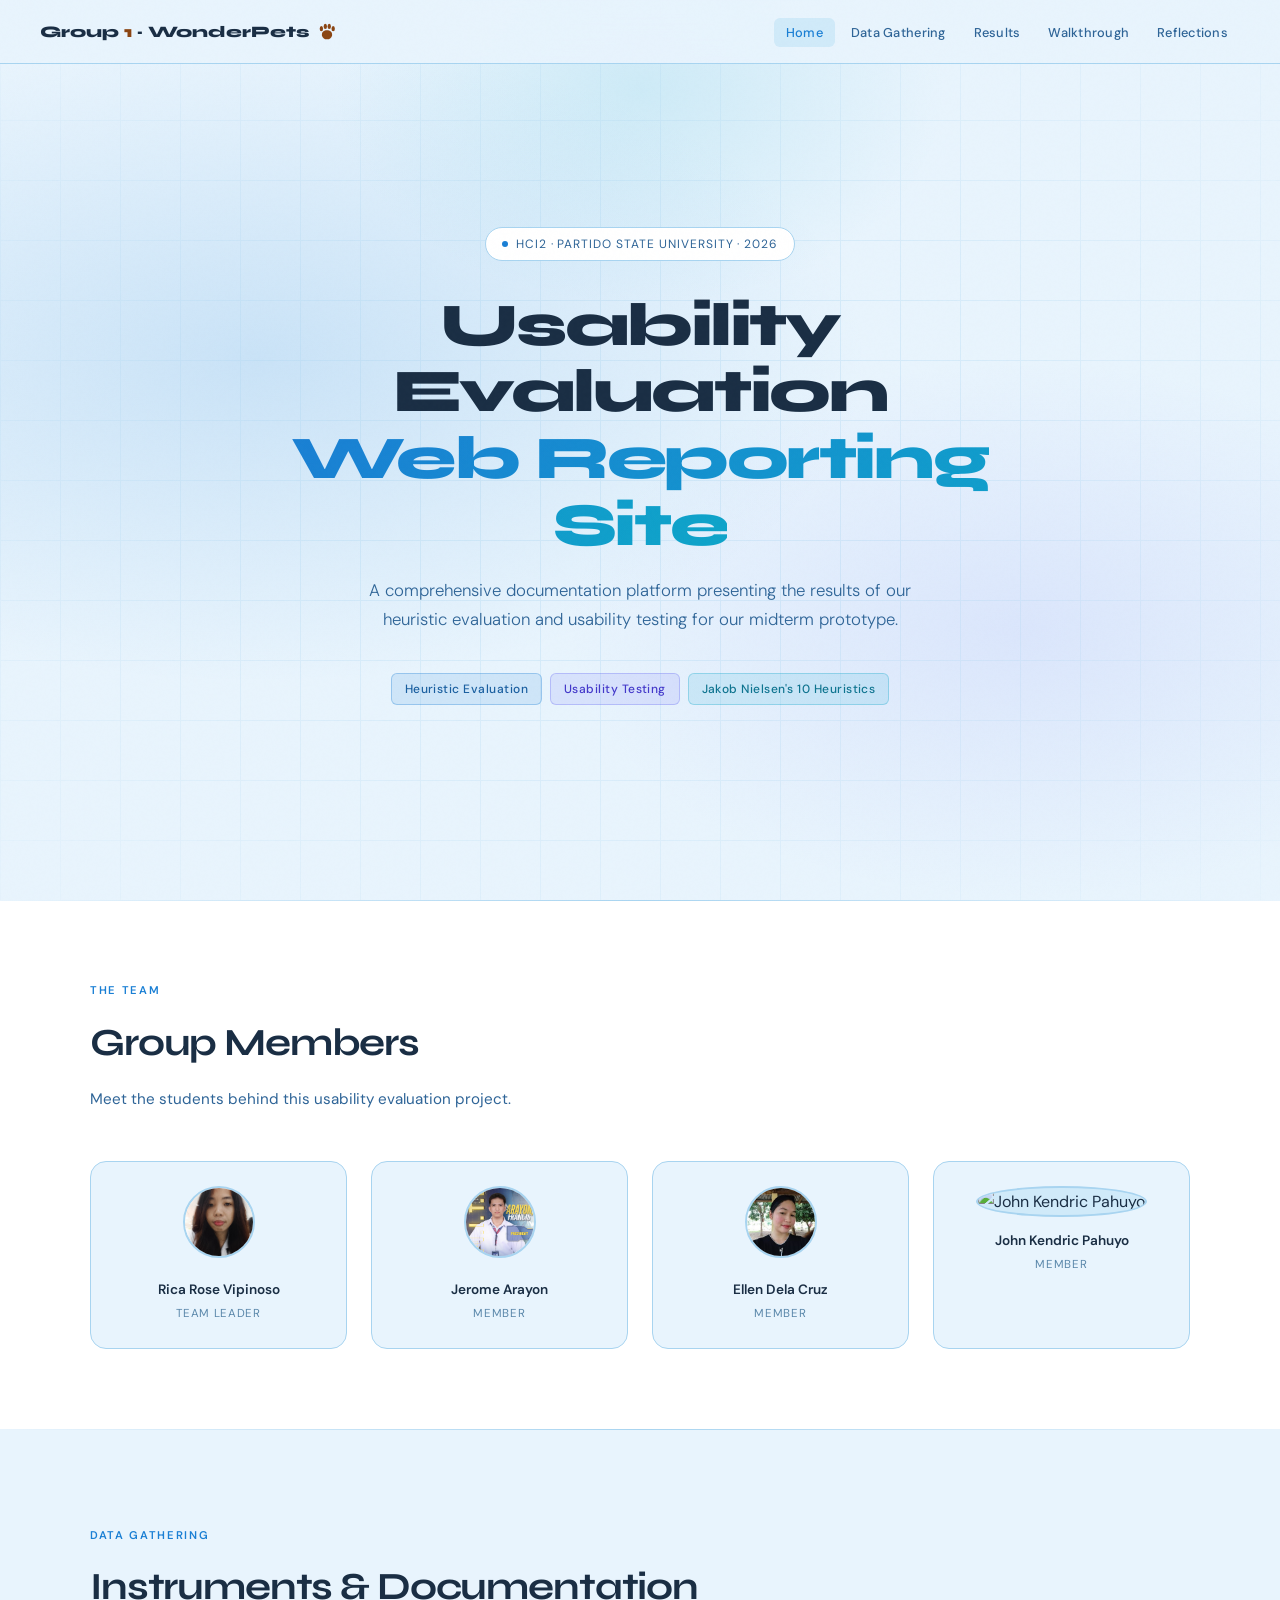
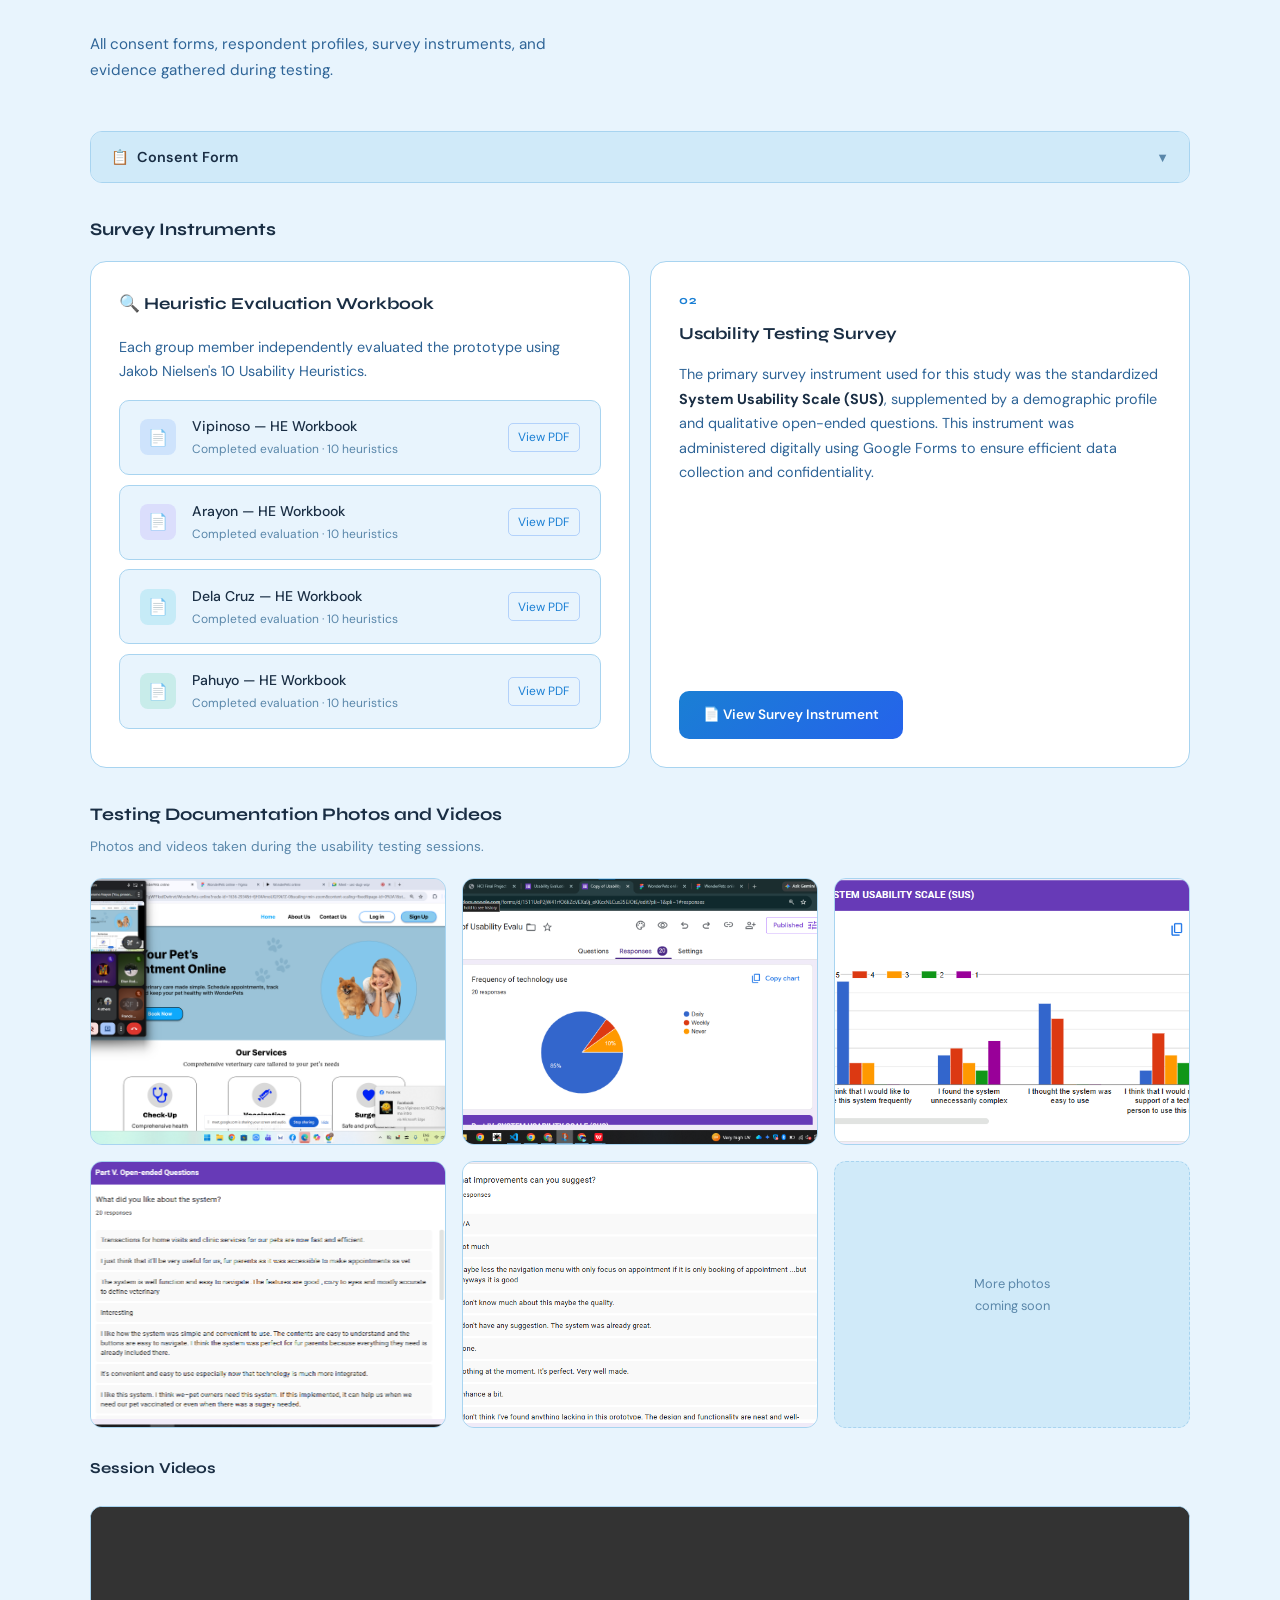
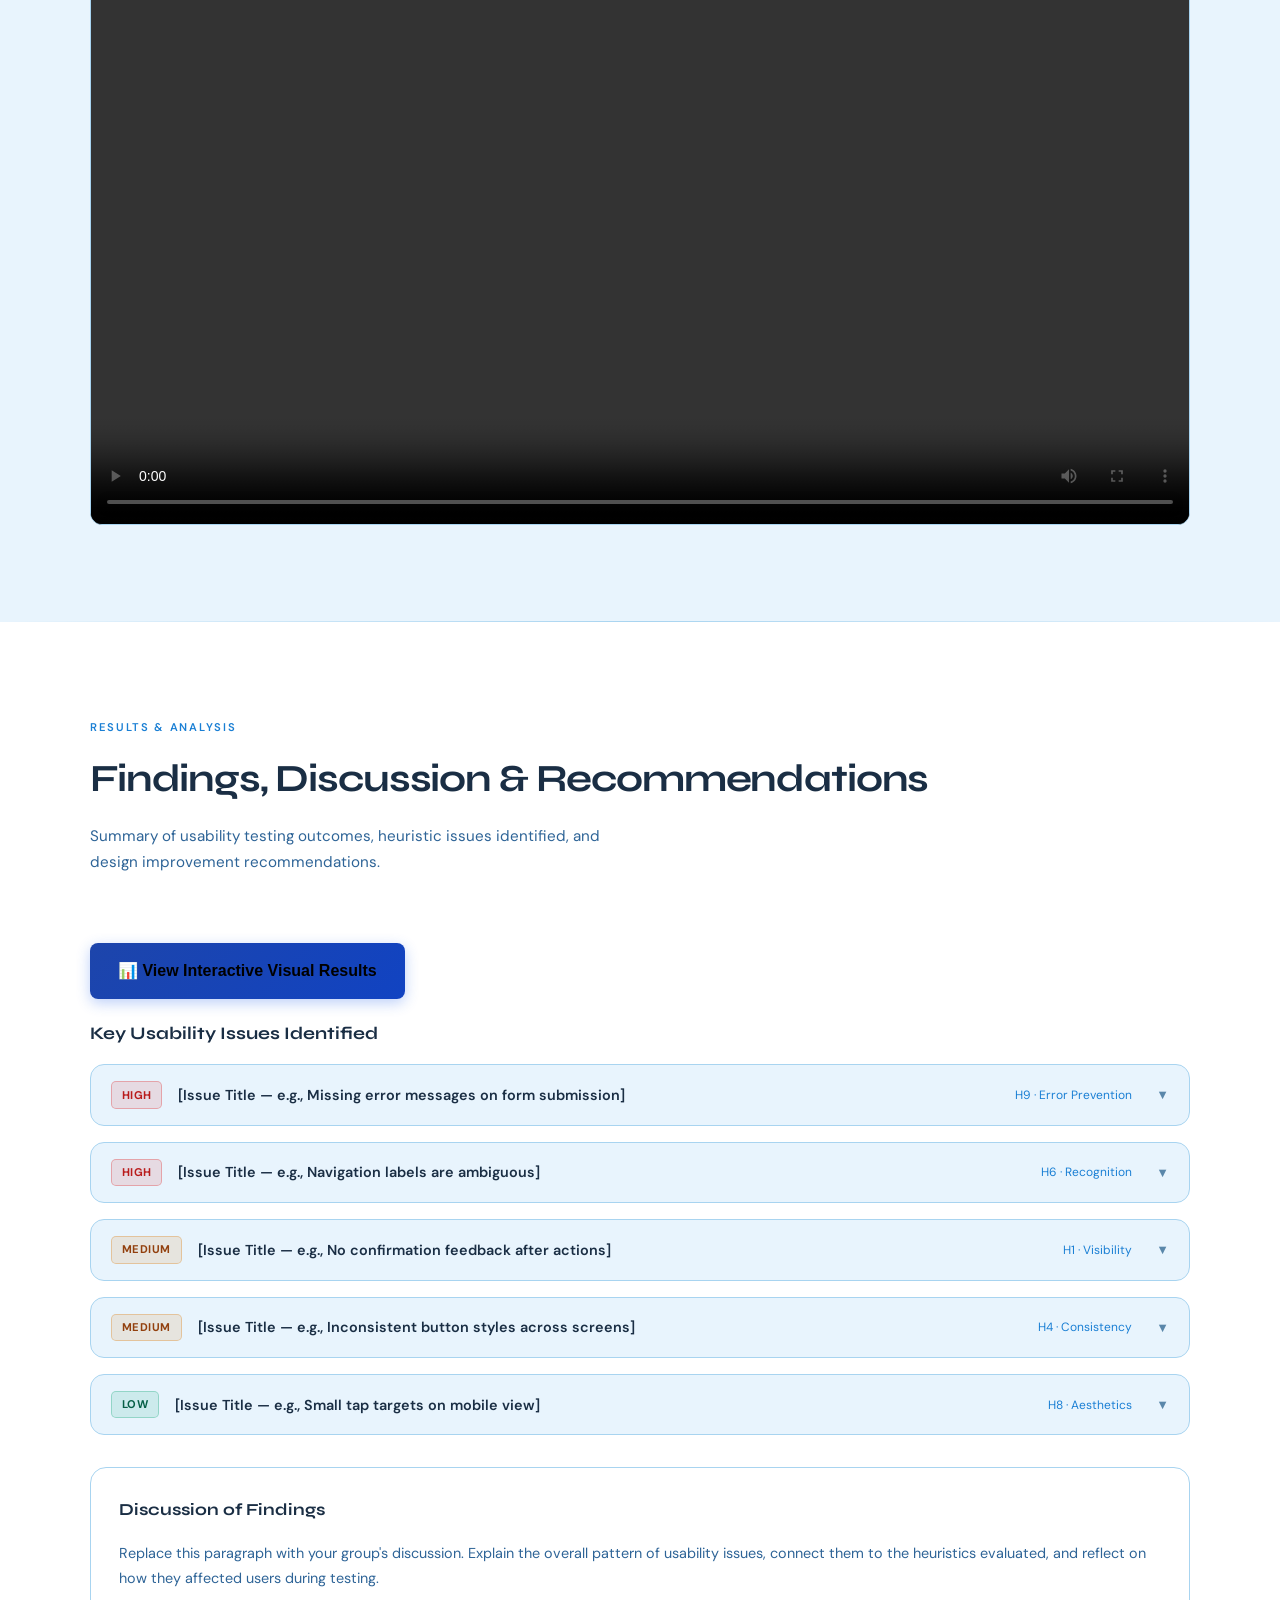
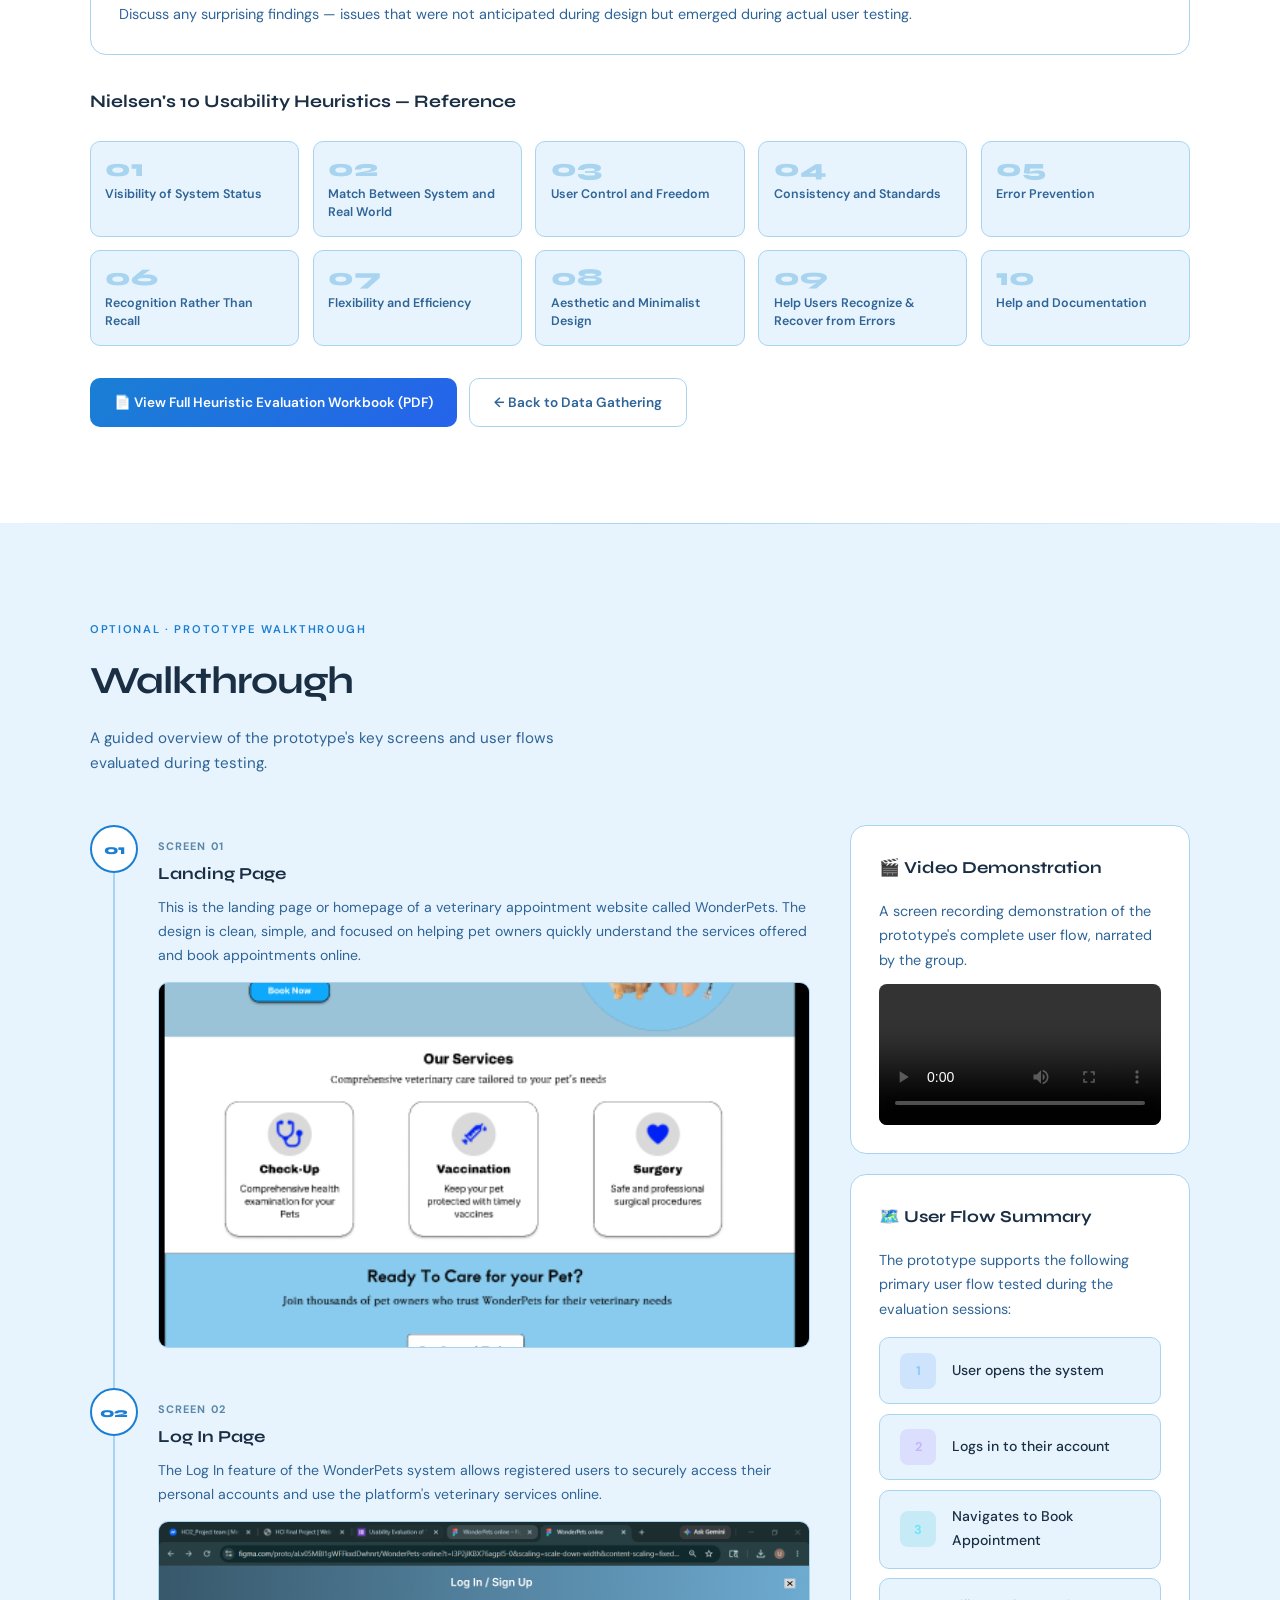
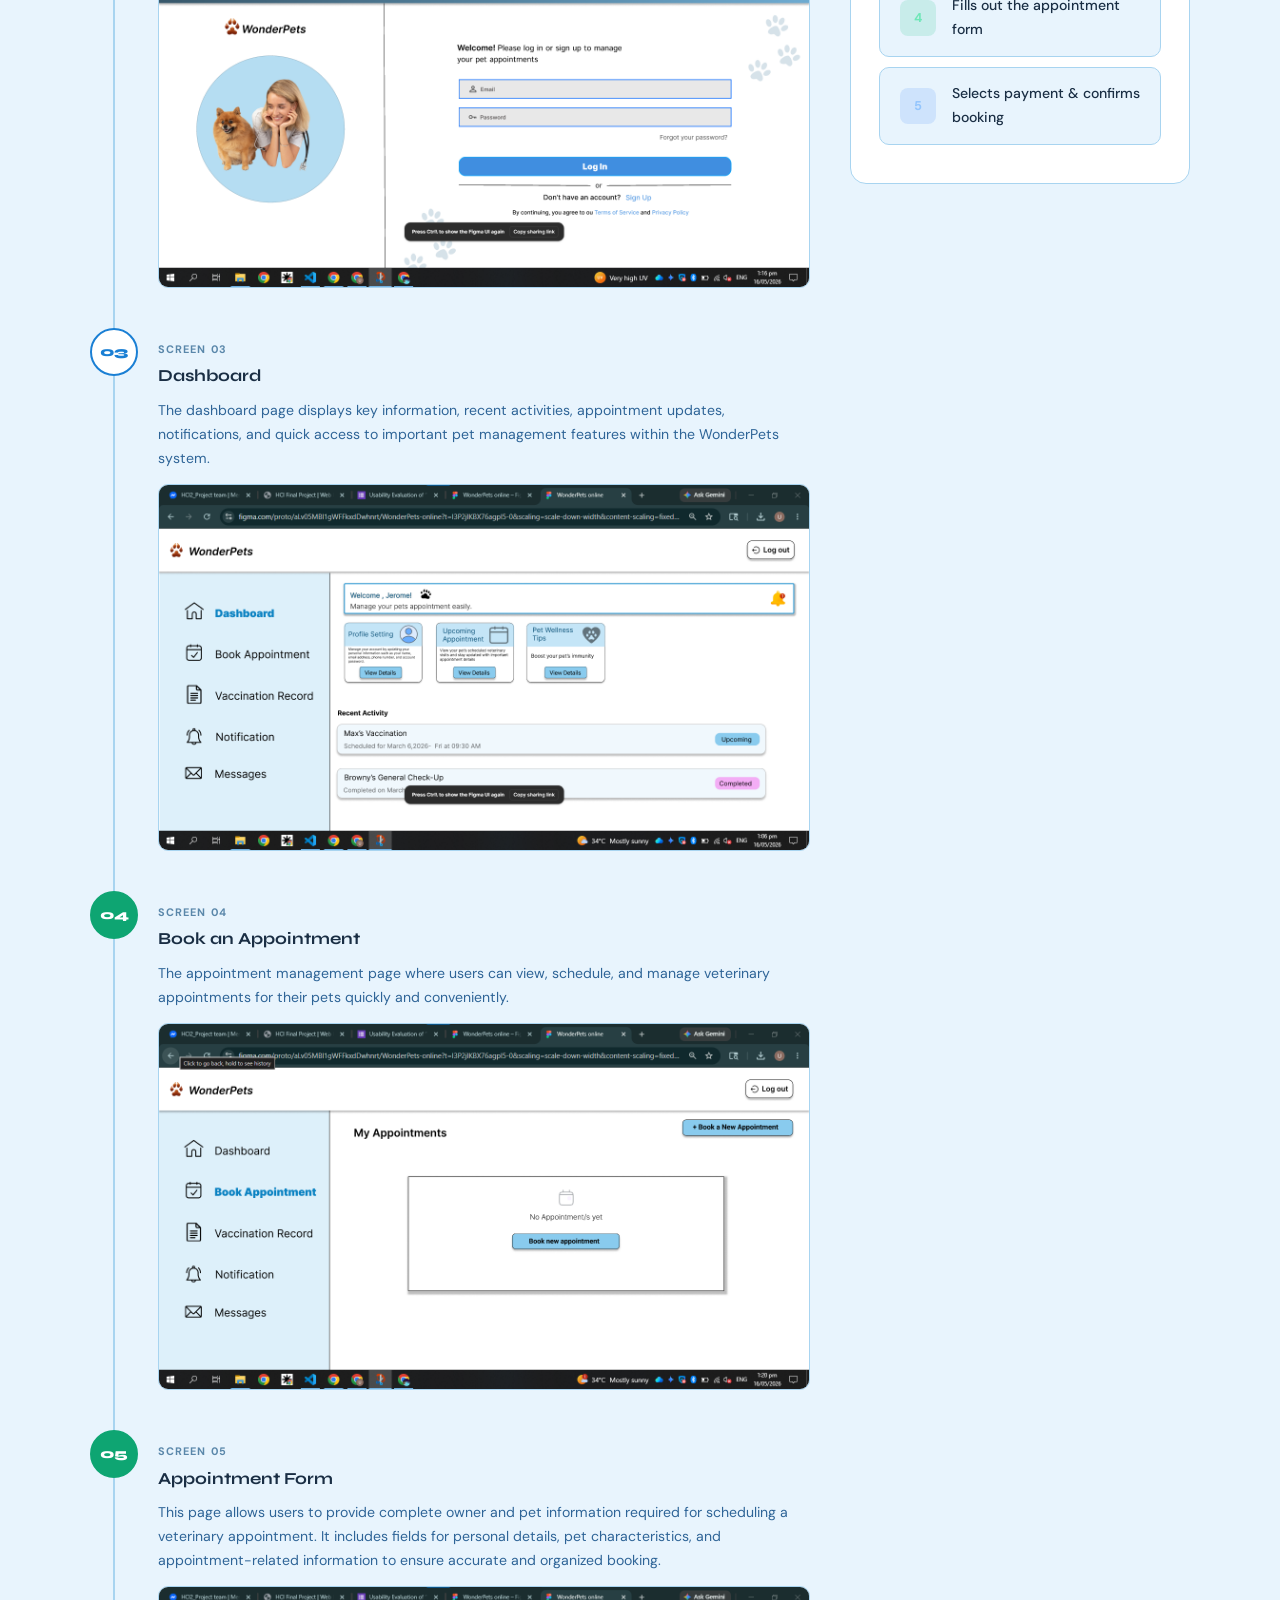
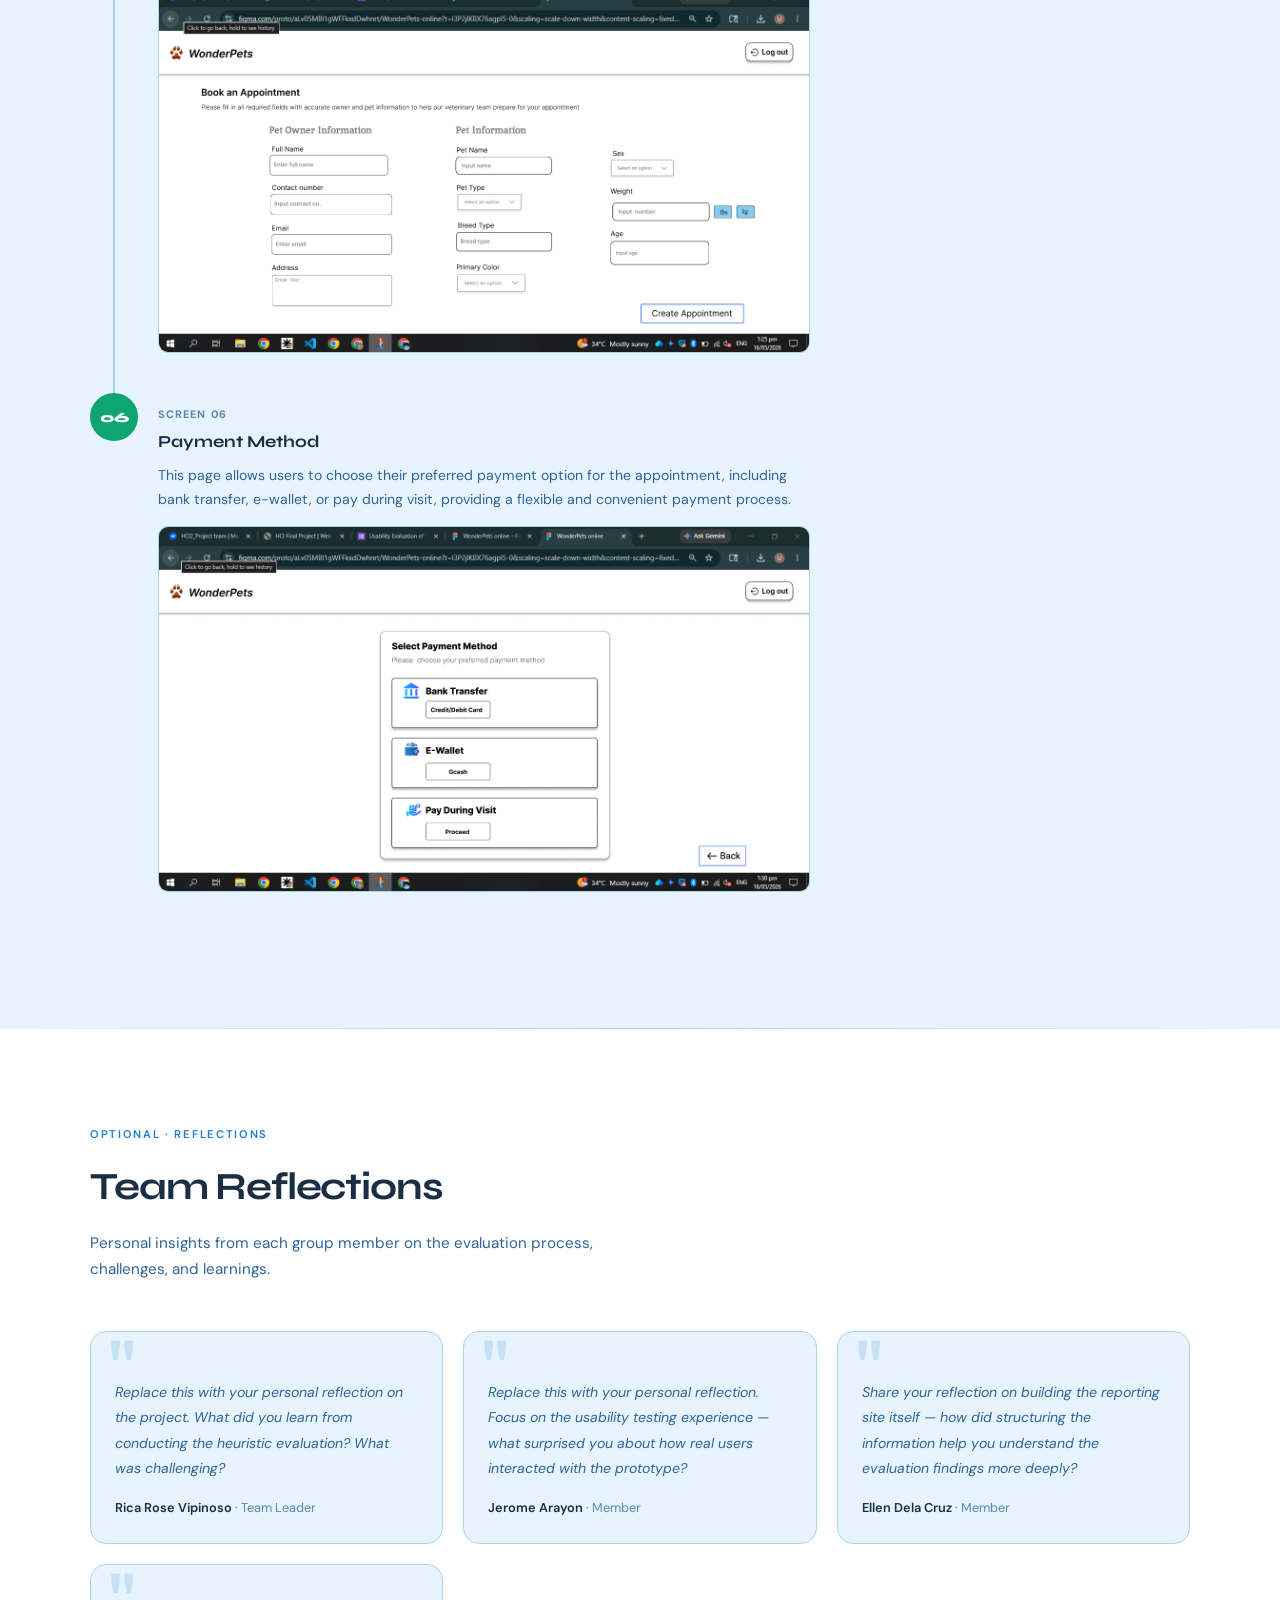
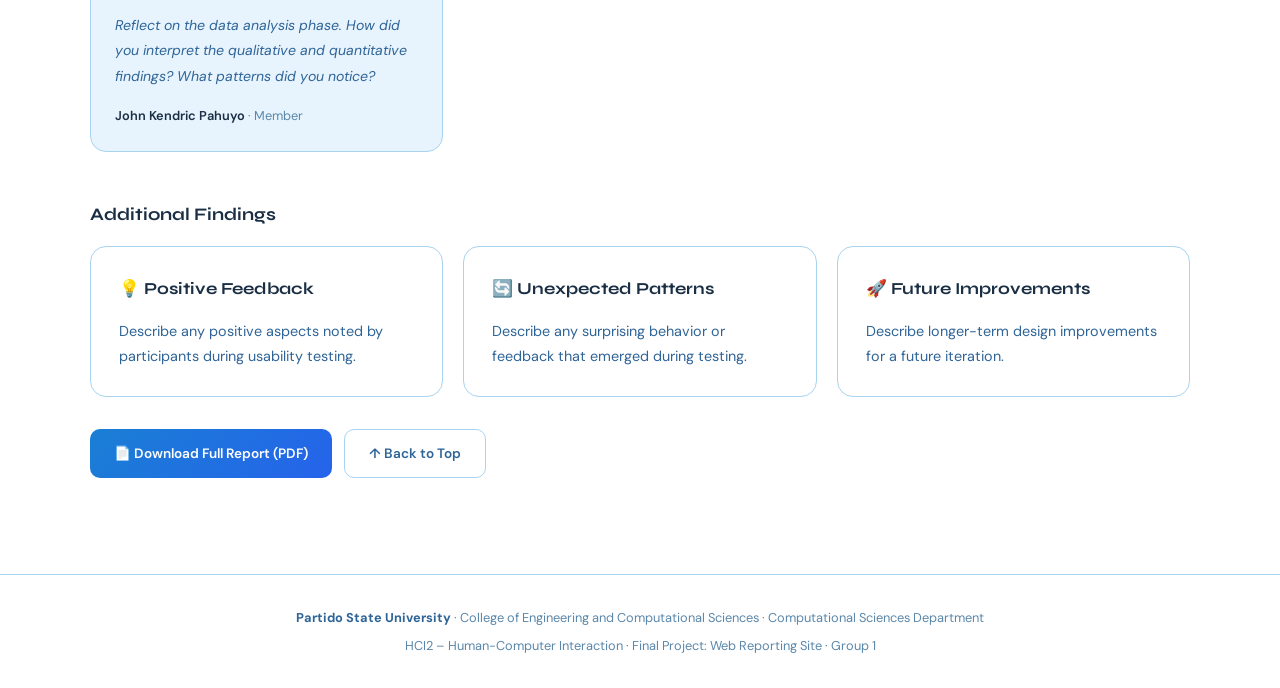
==== index.html @ 6d0d9909 "Update index.html" ====
<!DOCTYPE html>
<html lang="en">
<head>
  <meta charset="UTF-8">
  <meta name="viewport" content="width=device-width, initial-scale=1.0">
  <title>HCI Final Project | Web Reporting Site</title>
  <link href="https://fonts.googleapis.com/css2?family=Syne:wght@400;600;700;800&family=DM+Sans:ital,wght@0,300;0,400;0,500;1,300&display=swap" rel="stylesheet">
  <link rel="stylesheet" href="https://cdn.jsdelivr.net/npm/@tabler/icons-webfont@2.44.0/tabler-icons.min.css" />
  <link rel="stylesheet" href="s.css"> 
  

</head>
<body>

  <!-- NAVBAR -->
  <nav class="navbar">
    <div class="nav-container">
      <span class="logo">Group <span>1</span> · WonderPets <svg xmlns="http://www.w3.org/2000/svg" width="18" height="18" viewBox="0 0 64 64" style="display:inline-block;vertical-align:middle;margin-left:4px;position:relative;top:-1px;" fill="#8B4513"><ellipse cx="12" cy="20" rx="6" ry="9"/><ellipse cx="26" cy="12" rx="6" ry="9"/><ellipse cx="40" cy="12" rx="6" ry="9"/><ellipse cx="54" cy="20" rx="6" ry="9"/><path d="M32 26c-10 0-20 6-18 18 1.5 8.5 8 14 18 14s16.5-5.5 18-14c2-12-8-18-18-18z"/></svg></span>

      <ul class="nav-links">
        <li><a href="#home">Home</a></li>
        <li><a href="#data">Data Gathering</a></li>
        <li><a href="#results">Results</a></li>
        <li><a href="#walkthrough">Walkthrough</a></li>
        <li><a href="#reflections">Reflections</a></li>
      </ul>

      <button class="hamburger" id="hamburgerBtn" aria-label="Toggle menu" aria-expanded="false">
        <span></span>
        <span></span>
        <span></span>
      </button>
    </div>
  </nav>

  <!-- Mobile menu -->
  <div class="mobile-menu" id="mobileMenu" aria-hidden="true">
    <div class="mobile-menu-label">Navigation</div>
    <ul>
      <li><a href="#home"        class="mobile-nav-link"><span class="menu-icon">🏠</span> Home</a></li>
      <li><a href="#data"        class="mobile-nav-link"><span class="menu-icon">📋</span> Data Gathering</a></li>
      <li><a href="#results"     class="mobile-nav-link"><span class="menu-icon">📊</span> Results</a></li>
      <li><a href="#walkthrough" class="mobile-nav-link"><span class="menu-icon">🖥️</span> Walkthrough</a></li>
      <li><a href="#reflections" class="mobile-nav-link"><span class="menu-icon">💬</span> Reflections</a></li>
    </ul>
    <div class="mobile-menu-divider"></div>
    <div class="mobile-menu-label">Project Info</div>
    <ul>
      <li><a href="#members" class="mobile-nav-link"><span class="menu-icon">👥</span> Group Members</a></li>
    </ul>
  </div>

  <!-- HERO -->
  <section id="home" class="hero">
    <div class="hero-bg"></div>
    <div class="hero-grid"></div>
    <div class="hero-content">
      <div class="badge">
        <span class="badge-dot"></span>
        HCI2 · Partido State University · 2026
      </div>
      <h1>
        Usability Evaluation<br>
        <span class="highlight">Web Reporting Site</span>
      </h1>
      <p class="subtitle">
        A comprehensive documentation platform presenting the results of our<br>
        heuristic evaluation and usability testing for our midterm prototype.
      </p>
      <div class="hero-tags">
        <span class="tag tag-blue">Heuristic Evaluation</span>
        <span class="tag tag-purple">Usability Testing</span>
        <span class="tag tag-cyan">Jakob Nielsen's 10 Heuristics</span>
      </div>
    </div>
  </section>

  <div class="divider"></div>

  <!-- MEMBERS -->
  <section id="members" class="fade-in">
    <div class="container">
      <p class="section-eyebrow">The Team</p>
      <h2 class="section-title">Group Members</h2>
      <p class="section-desc">Meet the students behind this usability evaluation project.</p>
      <div class="members-grid">
        <div class="member-card">
          <img src="PSX_20260119_190307.jpg" alt="Rica Rose Vipinoso">
          <div class="member-name">Rica Rose Vipinoso</div>
          <div class="member-role">Team Leader</div>
        </div>
        <div class="member-card">
          <img src="arayon.jpg" alt="Jerome Arayon">
          <div class="member-name">Jerome Arayon</div>
          <div class="member-role">Member</div>
        </div>
        <div class="member-card">
          <img src="ellen.jpg" alt="Ellen Dela Cruz">
          <div class="member-name">Ellen Dela Cruz</div>
          <div class="member-role">Member</div>
        </div>
        <div class="member-card">
          <img src="4.jpg" alt="John Kendric Pahuyo">
          <div class="member-name">John Kendric Pahuyo</div>
          <div class="member-role">Member</div>
        </div>
      </div>
    </div>
  </section>

  <div class="divider"></div>

  <!-- DATA GATHERING -->
  <section id="data" class="section fade-in">
    <div class="container">
      <p class="section-eyebrow">Data Gathering</p>
      <h2 class="section-title">Instruments & Documentation</h2>
      <p class="section-desc">All consent forms, respondent profiles, survey instruments, and evidence gathered during testing.</p>

      <!-- Consent Form -->
      <div class="accordion" id="consentAccordion">
        <button class="accordion-header" onclick="toggleAccordion('consentAccordion')">
          <span>📋 &nbsp;Consent Form</span>
          <span class="accordion-chevron">▼</span>
        </button>
        <div class="accordion-body">
          <div class="accordion-inner" style="text-align:center; padding: 2rem;">
            <p style="color:var(--soft); margin-bottom:1.25rem;">View or download the full consent form document.</p>
            <a href="Group1_Consent-Form .pdf" class="btn btn-primary" target="_blank">
              📄 Open Consent Form (PDF)
            </a>
          </div>
        </div>
      </div>

     
      <!-- Survey Instruments -->
      <h3 style="font-family:'Syne',sans-serif;font-weight:700;color:var(--text);margin:2rem 0 1rem;font-size:1.1rem;">Survey Instruments</h3>
      <div class="grid-2">
        <div class="card">
          <h3>🔍 Heuristic Evaluation Workbook</h3>
          <p>Each group member independently evaluated the prototype using Jakob Nielsen's 10 Usability Heuristics.</p>
          <div style="margin-top:1rem;">
            <div class="instrument-item">
              <div class="instrument-icon icon-blue">📄</div>
              <div><div class="instrument-label">Vipinoso — HE Workbook</div><div class="instrument-sub">Completed evaluation · 10 heuristics</div></div>
              <a href="Vipinoso_Heuristic_Evaluation_Workbook.pdf" class="instrument-link" target="_blank">View PDF</a>
            </div>
            <div class="instrument-item">
              <div class="instrument-icon icon-purple">📄</div>
              <div><div class="instrument-label">Arayon — HE Workbook</div><div class="instrument-sub">Completed evaluation · 10 heuristics</div></div>
              <a href="he-workbook-Arayon.pdf" class="instrument-link" target="_blank">View PDF</a>
            </div>
            <div class="instrument-item">
              <div class="instrument-icon icon-cyan">📄</div>
              <div><div class="instrument-label">Dela Cruz — HE Workbook</div><div class="instrument-sub">Completed evaluation · 10 heuristics</div></div>
              <a href="he-workbook-delacruz.pdf" class="instrument-link" target="_blank">View PDF</a>
            </div>
            <div class="instrument-item">
              <div class="instrument-icon icon-green">📄</div>
              <div><div class="instrument-label">Pahuyo — HE Workbook</div><div class="instrument-sub">Completed evaluation · 10 heuristics</div></div>
              <a href="he-workbook-pahuyo.pdf" class="instrument-link" target="_blank">View PDF</a>
            </div>
          </div>
        </div>
        <div class="card" style="display:flex;flex-direction:column;justify-content:space-between;gap:1.25rem;">
          <div>
            <div style="font-family:'Syne',sans-serif;font-size:0.75rem;font-weight:700;color:var(--accent);letter-spacing:0.12em;text-transform:uppercase;margin-bottom:0.6rem;">02</div>
            <h3 style="margin-bottom:0.85rem;">Usability Testing Survey</h3>
            <p>The primary survey instrument used for this study was the standardized <strong style="color:var(--text);">System Usability Scale (SUS)</strong>, supplemented by a demographic profile and qualitative open-ended questions. This instrument was administered digitally using Google Forms to ensure efficient data collection and confidentiality.</p>
          </div>
          <div>
            <a href="https://docs.google.com/forms/d/e/1FAIpQLSe9Sd_8IfXexPWmL0MPh-xOSyh7jBk7Nxp_4jD7Kl1loy6gJw/viewform?usp=header" target="_blank" class="btn btn-primary">
              📄 View Survey Instrument
            </a>
          </div>
        </div>
      </div>

      <!-- ── TESTING DOCUMENTATION PHOTOS & VIDEOS — FIXED ── -->
      <h3 style="font-family:'Syne',sans-serif;font-weight:700;color:var(--text);margin:2rem 0 0.35rem;font-size:1.1rem;">Testing Documentation Photos and Videos</h3>
      <p style="color:var(--muted);font-size:0.85rem;margin-bottom:1rem;">Photos and videos taken during the usability testing sessions.</p>

      <!-- 3-column photo grid, uniform 4:3 boxes -->
      <div class="gallery-grid">
        <!-- Photo 1 — lightbox enabled -->
        <div class="gallery-item">
          <a class="lightbox-trigger" href="javascript:void(0)"
             onclick="openLightbox('testing 1.png','Testing Session 1')"
             aria-label="View Testing Session 1 full size">
            <img src="testing 1.png" alt="Testing Session 1"
                 onerror="this.style.display='none';this.parentElement.innerHTML='<span class=\'placeholder-label\'>📸 Testing Session 1</span>'">
            <span class="lb-icon" aria-hidden="true">⛶</span>
          </a>
        </div>
        <!-- Photo 2 -->
        <div class="gallery-item">
          <a class="lightbox-trigger" href="javascript:void(0)"
             onclick="openLightbox('frequency.png','Testing Session 2')"
             aria-label="View Testing Session 2 full size">
            <img src="frequency.png" alt="Testing Session 2"
                 onerror="this.style.display='none';this.parentElement.innerHTML='<span class=\'placeholder-label\'>📸 Testing Session 2</span>'">
            <span class="lb-icon" aria-hidden="true">⛶</span>
          </a>
        </div>
        <!-- Photo 3 -->
        <div class="gallery-item">
          <a class="lightbox-trigger" href="javascript:void(0)"
             onclick="openLightbox('usability.png','Testing Session 3')"
             aria-label="View Testing Session 3 full size">
            <img src="usability.png" alt="Testing Session 3"
                 onerror="this.style.display='none';this.parentElement.innerHTML='<span class=\'placeholder-label\'>📸 Testing Session 3</span>'">
            <span class="lb-icon" aria-hidden="true">⛶</span>
          </a>
        </div>
        <!-- Photo 4 -->
        <div class="gallery-item">
          <a class="lightbox-trigger" href="javascript:void(0)"
             onclick="openLightbox('testing.png','Testing Session 4')"
             aria-label="View Testing Session 4 full size">
            <img src="testing.png" alt="Testing Session 4"
                 onerror="this.style.display='none';this.parentElement.innerHTML='<span class=\'placeholder-label\'>📸 Testing Session 4</span>'">
            <span class="lb-icon" aria-hidden="true">⛶</span>
          </a>
        </div>
        <!-- Photo 5 -->
        <div class="gallery-item">
          <a class="lightbox-trigger" href="javascript:void(0)"
             onclick="openLightbox('testing 2.png','Testing Session 5')"
             aria-label="View Testing Session 5 full size">
            <img src="testing 2.png" alt="Testing Session 5"
                 onerror="this.style.display='none';this.parentElement.innerHTML='<span class=\'placeholder-label\'>📸 Testing Session 5</span>'">
            <span class="lb-icon" aria-hidden="true">⛶</span>
          </a>
        </div>
        <!-- Placeholder slot 6 — keeps grid tidy on desktop -->
        <div class="gallery-item" style="background: var(--surface2); border-style: dashed; cursor: default;">
          <span class="placeholder-label" style="color:var(--muted);">More photos<br>coming soon</span>
        </div>
      </div>

      <h4 style="font-family:'Syne',sans-serif;font-weight:700;color:var(--text);margin:1.75rem 0 0.5rem;font-size:0.95rem;">Session Videos</h4>
      <div class="session-video-section">
        <div class="session-video-wrapper">
          <video controls>
            <source src="gmeet video.mp4" type="video/mp4">
            Your browser does not support the video tag.
          </video>
        </div>
      </div>
    </div>
  </section>

  <div class="divider"></div>

  <!-- RESULTS -->
  <section id="results" class="section alt-bg fade-in">
    <div class="container">
      <p class="section-eyebrow">Results & Analysis</p>
      <h2 class="section-title">Findings, Discussion & Recommendations</h2>
      <p class="section-desc">Summary of usability testing outcomes, heuristic issues identified, and design improvement recommendations.</p>

   <a href="results.html" class="btn-dashboard-primary">
  📊 View Interactive Visual Results 
</a>

      <h3 style="font-family:'Syne',sans-serif;font-weight:700;color:var(--text);margin-bottom:1rem;font-size:1.1rem;">Key Usability Issues Identified</h3>

      <div class="finding-card">
        <div class="finding-header" onclick="toggleFinding(this)">
          <span class="severity-badge sev-high">High</span>
          <span class="finding-title">[Issue Title — e.g., Missing error messages on form submission]</span>
          <span class="finding-heuristic">H9 · Error Prevention</span>
          <span style="color:var(--muted);font-size:0.8rem;margin-left:0.5rem;">▼</span>
        </div>
        <div class="finding-body">
          <p><strong style="color:var(--text)">Description:</strong> Replace this with a specific description of the usability issue observed.</p>
          <p><strong style="color:var(--text)">Heuristic Violated:</strong> Nielsen Heuristic #9 — Help users recognize, diagnose, and recover from errors.</p>
          <div class="rec-box"><strong>Recommendation:</strong> Replace this with a concrete design recommendation to fix the issue.</div>
        </div>
      </div>

      <div class="finding-card">
        <div class="finding-header" onclick="toggleFinding(this)">
          <span class="severity-badge sev-high">High</span>
          <span class="finding-title">[Issue Title — e.g., Navigation labels are ambiguous]</span>
          <span class="finding-heuristic">H6 · Recognition</span>
          <span style="color:var(--muted);font-size:0.8rem;margin-left:0.5rem;">▼</span>
        </div>
        <div class="finding-body">
          <p><strong style="color:var(--text)">Description:</strong> Describe the navigation issue here.</p>
          <p><strong style="color:var(--text)">Heuristic Violated:</strong> Nielsen Heuristic #6 — Recognition rather than recall.</p>
          <div class="rec-box"><strong>Recommendation:</strong> Relabel navigation items, add icons, use breadcrumbs.</div>
        </div>
      </div>

      <div class="finding-card">
        <div class="finding-header" onclick="toggleFinding(this)">
          <span class="severity-badge sev-med">Medium</span>
          <span class="finding-title">[Issue Title — e.g., No confirmation feedback after actions]</span>
          <span class="finding-heuristic">H1 · Visibility</span>
          <span style="color:var(--muted);font-size:0.8rem;margin-left:0.5rem;">▼</span>
        </div>
        <div class="finding-body">
          <p><strong style="color:var(--text)">Description:</strong> Describe the feedback issue here.</p>
          <p><strong style="color:var(--text)">Heuristic Violated:</strong> Nielsen Heuristic #1 — Visibility of system status.</p>
          <div class="rec-box"><strong>Recommendation:</strong> Add toast notifications, loading indicators, or success/error banners.</div>
        </div>
      </div>

      <div class="finding-card">
        <div class="finding-header" onclick="toggleFinding(this)">
          <span class="severity-badge sev-med">Medium</span>
          <span class="finding-title">[Issue Title — e.g., Inconsistent button styles across screens]</span>
          <span class="finding-heuristic">H4 · Consistency</span>
          <span style="color:var(--muted);font-size:0.8rem;margin-left:0.5rem;">▼</span>
        </div>
        <div class="finding-body">
          <p><strong style="color:var(--text)">Description:</strong> Describe the inconsistency issue here.</p>
          <p><strong style="color:var(--text)">Heuristic Violated:</strong> Nielsen Heuristic #4 — Consistency and standards.</p>
          <div class="rec-box"><strong>Recommendation:</strong> Establish a design system for all interactive components.</div>
        </div>
      </div>

      <div class="finding-card">
        <div class="finding-header" onclick="toggleFinding(this)">
          <span class="severity-badge sev-low">Low</span>
          <span class="finding-title">[Issue Title — e.g., Small tap targets on mobile view]</span>
          <span class="finding-heuristic">H8 · Aesthetics</span>
          <span style="color:var(--muted);font-size:0.8rem;margin-left:0.5rem;">▼</span>
        </div>
        <div class="finding-body">
          <p><strong style="color:var(--text)">Description:</strong> Describe the tap-target or aesthetic issue here.</p>
          <p><strong style="color:var(--text)">Heuristic Violated:</strong> Nielsen Heuristic #8 — Aesthetic and minimalist design.</p>
          <div class="rec-box"><strong>Recommendation:</strong> Increase minimum touch target sizes to at least 44×44px.</div>
        </div>
      </div>

      <div class="card" style="margin-top:2rem;">
        <h3>Discussion of Findings</h3>
        <p>Replace this paragraph with your group's discussion. Explain the overall pattern of usability issues, connect them to the heuristics evaluated, and reflect on how they affected users during testing.</p>
        <p style="margin-top:0.75rem;">Discuss any surprising findings — issues that were not anticipated during design but emerged during actual user testing.</p>
      </div>

      <h3 style="font-family:'Syne',sans-serif;font-weight:700;color:var(--text);margin:2rem 0 0.5rem;font-size:1.1rem;">Nielsen's 10 Usability Heuristics — Reference</h3>
      <div class="heuristic-grid">
        <div class="heuristic-chip"><div class="heuristic-num">01</div><div class="heuristic-name">Visibility of System Status</div></div>
        <div class="heuristic-chip"><div class="heuristic-num">02</div><div class="heuristic-name">Match Between System and Real World</div></div>
        <div class="heuristic-chip"><div class="heuristic-num">03</div><div class="heuristic-name">User Control and Freedom</div></div>
        <div class="heuristic-chip"><div class="heuristic-num">04</div><div class="heuristic-name">Consistency and Standards</div></div>
        <div class="heuristic-chip"><div class="heuristic-num">05</div><div class="heuristic-name">Error Prevention</div></div>
        <div class="heuristic-chip"><div class="heuristic-num">06</div><div class="heuristic-name">Recognition Rather Than Recall</div></div>
        <div class="heuristic-chip"><div class="heuristic-num">07</div><div class="heuristic-name">Flexibility and Efficiency</div></div>
        <div class="heuristic-chip"><div class="heuristic-num">08</div><div class="heuristic-name">Aesthetic and Minimalist Design</div></div>
        <div class="heuristic-chip"><div class="heuristic-num">09</div><div class="heuristic-name">Help Users Recognize & Recover from Errors</div></div>
        <div class="heuristic-chip"><div class="heuristic-num">10</div><div class="heuristic-name">Help and Documentation</div></div>
      </div>

      <div class="btn-row">
        <a href="Heuristic-Evaluation-Workbook.pdf" class="btn btn-primary" target="_blank">📄 View Full Heuristic Evaluation Workbook (PDF)</a>
        <a href="#data" class="btn btn-outline">← Back to Data Gathering</a>
      </div>
    </div>
  </section>

  <div class="divider"></div>

  <!-- ── WALKTHROUGH — FIXED ── -->
  <section id="walkthrough" class="section fade-in">
    <div class="container">
      <p class="section-eyebrow">Optional · Prototype Walkthrough</p>
      <h2 class="section-title">Walkthrough</h2>
      <p class="section-desc">A guided overview of the prototype's key screens and user flows evaluated during testing.</p>

      <div class="walkthrough-layout">

        <!-- LEFT: numbered steps with screen previews -->
        <div class="walkthrough-steps">

          <!-- Step 01 -->
          <div class="step">
            <div class="step-line"></div>
            <div class="step-number-bubble">01</div>
            <div class="step-content">
              <div class="step-label">Screen 01</div>
              <h4>Landing Page</h4>
              <p>This is the landing page or homepage of a veterinary appointment website called WonderPets. The design is clean, simple, and focused on helping pet owners quickly understand the services offered and book appointments online.</p>
              <div class="screen-thumb">
                <a class="lightbox-trigger" href="javascript:void(0)"
                   onclick="openLightbox('landing page.png','Landing Page — WonderPets')"
                   aria-label="View full-size landing page screenshot">
                  <img src="landing page.png" alt="WonderPets Landing Page"
                       onerror="this.style.display='none';this.closest('.screen-thumb').innerHTML='🖼 Screenshot: Landing Page'">
                  <span class="lb-icon" aria-hidden="true">⛶</span>
                </a>
              </div>
            </div>
          </div>

          <!-- Step 02 -->
          <div class="step">
            <div class="step-line"></div>
            <div class="step-number-bubble">02</div>
            <div class="step-content">
              <div class="step-label">Screen 02</div>
              <h4>Log In Page</h4>
              <p>The Log In feature of the WonderPets system allows registered users to securely access their personal accounts and use the platform's veterinary services online.</p>
              <div class="screen-thumb">
                <img src="login.png" alt="Login Page"
                     onerror="this.style.display='none';this.closest('.screen-thumb').innerHTML='🖼 Screenshot: Log In Page'">
              </div>
            </div>
          </div>

          <!-- Step 03 -->
          <div class="step">
            <div class="step-line"></div>
            <div class="step-number-bubble">03</div>
            <div class="step-content">
              <div class="step-label">Screen 03</div>
              <h4>Dashboard</h4>
              <p>The dashboard page displays key information, recent activities, appointment updates, notifications, and quick access to important pet management features within the WonderPets system.</p>
              <div class="screen-thumb">
                <img src="dashboard.png" alt="Dashboard"
                     onerror="this.style.display='none';this.closest('.screen-thumb').innerHTML='🖼 Screenshot: Dashboard'">
              </div>
            </div>
          </div>

          <!-- Step 04 -->
          <div class="step">
            <div class="step-line"></div>
            <div class="step-number-bubble done">04</div>
            <div class="step-content">
              <div class="step-label">Screen 04</div>
              <h4>Book an Appointment</h4>
              <p>The appointment management page where users can view, schedule, and manage veterinary appointments for their pets quickly and conveniently.</p>
              <div class="screen-thumb">
                <img src="appointment.png" alt="Book an Appointment"
                     onerror="this.style.display='none';this.closest('.screen-thumb').innerHTML='🖼 Screenshot: Book an Appointment'">
              </div>
            </div>
          </div>

          <!-- Step 05 -->
          <div class="step">
            <div class="step-line"></div>
            <div class="step-number-bubble done">05</div>
            <div class="step-content">
              <div class="step-label">Screen 05</div>
              <h4>Appointment Form</h4>
              <p>This page allows users to provide complete owner and pet information required for scheduling a veterinary appointment. It includes fields for personal details, pet characteristics, and appointment-related information to ensure accurate and organized booking.</p>
              <div class="screen-thumb">
                <img src="form.png" alt="Appointment Form"
                     onerror="this.style.display='none';this.closest('.screen-thumb').innerHTML='🖼 Screenshot: Appointment Form'">
              </div>
            </div>
          </div>

          <!-- Step 06 — last, no line -->
          <div class="step">
            <div class="step-number-bubble done">06</div>
            <div class="step-content">
              <div class="step-label">Screen 06</div>
              <h4>Payment Method</h4>
              <p>This page allows users to choose their preferred payment option for the appointment, including bank transfer, e-wallet, or pay during visit, providing a flexible and convenient payment process.</p>
              <div class="screen-thumb">
                <img src="payment method.png" alt="Payment Method"
                     onerror="this.style.display='none';this.closest('.screen-thumb').innerHTML='🖼 Screenshot: Payment Method'">
              </div>
            </div>
          </div>

        </div><!-- end walkthrough-steps -->

        <!-- RIGHT: sticky sidebar -->
        <div class="walkthrough-sidebar">

          <div class="card">
            <h3>🎬 Video Demonstration</h3>
            <p style="margin-bottom:0.75rem;">A screen recording demonstration of the prototype's complete user flow, narrated by the group.</p>
            <video width="100%" controls style="border-radius:8px;display:block;">
              <source src="demo.mp4" type="video/mp4">
              Your browser does not support the video tag.
            </video>
          </div>

          <div class="card">
            <h3>🗺️ User Flow Summary</h3>
            <p style="margin-bottom:1rem;">The prototype supports the following primary user flow tested during the evaluation sessions:</p>
            <div class="instrument-item"><div class="instrument-icon icon-blue" style="font-size:0.8rem;font-weight:700;color:#93c5fd;">1</div><div><div class="instrument-label">User opens the system</div></div></div>
            <div class="instrument-item"><div class="instrument-icon icon-purple" style="font-size:0.8rem;font-weight:700;color:#c4b5fd;">2</div><div><div class="instrument-label">Logs in to their account</div></div></div>
            <div class="instrument-item"><div class="instrument-icon icon-cyan" style="font-size:0.8rem;font-weight:700;color:#67e8f9;">3</div><div><div class="instrument-label">Navigates to Book Appointment</div></div></div>
            <div class="instrument-item"><div class="instrument-icon icon-green" style="font-size:0.8rem;font-weight:700;color:#6ee7b7;">4</div><div><div class="instrument-label">Fills out the appointment form</div></div></div>
            <div class="instrument-item"><div class="instrument-icon icon-blue" style="font-size:0.8rem;font-weight:700;color:#93c5fd;">5</div><div><div class="instrument-label">Selects payment & confirms booking</div></div></div>
          </div>

        </div><!-- end walkthrough-sidebar -->

      </div><!-- end walkthrough-layout -->
    </div>
  </section>

  <div class="divider"></div>

  <!-- REFLECTIONS -->
  <section id="reflections" class="section alt-bg fade-in">
    <div class="container">
      <p class="section-eyebrow">Optional · Reflections</p>
      <h2 class="section-title">Team Reflections</h2>
      <p class="section-desc">Personal insights from each group member on the evaluation process, challenges, and learnings.</p>

      <div class="grid-2">
        <div class="reflection-card">
          <div class="reflection-text">Replace this with your personal reflection on the project. What did you learn from conducting the heuristic evaluation? What was challenging?</div>
          <div class="reflection-author">Rica Rose Vipinoso <span>· Team Leader</span></div>
        </div>
        <div class="reflection-card">
          <div class="reflection-text">Replace this with your personal reflection. Focus on the usability testing experience — what surprised you about how real users interacted with the prototype?</div>
          <div class="reflection-author">Jerome Arayon <span>· Member</span></div>
        </div>
        <div class="reflection-card">
          <div class="reflection-text">Share your reflection on building the reporting site itself — how did structuring the information help you understand the evaluation findings more deeply?</div>
          <div class="reflection-author">Ellen Dela Cruz <span>· Member</span></div>
        </div>
        <div class="reflection-card">
          <div class="reflection-text">Reflect on the data analysis phase. How did you interpret the qualitative and quantitative findings? What patterns did you notice?</div>
          <div class="reflection-author">John Kendric Pahuyo <span>· Member</span></div>
        </div>
      </div>

      <h3 style="font-family:'Syne',sans-serif;font-weight:700;color:var(--text);margin:3rem 0 1rem;font-size:1.1rem;">Additional Findings</h3>
      <div class="grid-3">
        <div class="card"><h3>💡 Positive Feedback</h3><p>Describe any positive aspects noted by participants during usability testing.</p></div>
        <div class="card"><h3>🔄 Unexpected Patterns</h3><p>Describe any surprising behavior or feedback that emerged during testing.</p></div>
        <div class="card"><h3>🚀 Future Improvements</h3><p>Describe longer-term design improvements for a future iteration.</p></div>
      </div>

      <div class="btn-row">
        <a href="Heuristic-Evaluation-Workbook.pdf" class="btn btn-primary" target="_blank">📄 Download Full Report (PDF)</a>
        <a href="#home" class="btn btn-outline">↑ Back to Top</a>
      </div>
    </div>
  </section>

  <!-- LIGHTBOX OVERLAY -->
  <div class="lb-overlay" id="lbOverlay" onclick="closeLightboxOutside(event)" role="dialog" aria-modal="true" aria-label="Image preview">
    <button class="lb-close" onclick="closeLightbox()" aria-label="Close image preview">✕</button>
    <img id="lbImg" src="" alt="Full-size preview">
    <div class="lb-caption" id="lbCaption"></div>
  </div>

  <button id="scrollTop" title="Go to top" onclick="window.scrollTo({top:0,behavior:'smooth'})">↑</button>

  <footer>
    <p><strong>Partido State University</strong> · College of Engineering and Computational Sciences · Computational Sciences Department</p>
    <p style="margin-top:0.35rem;">HCI2 – Human-Computer Interaction · Final Project: Web Reporting Site · Group 1</p>
  </footer>

  <script src="https://cdnjs.cloudflare.com/ajax/libs/Chart.js/4.4.1/chart.umd.js"></script>
   <script src="sus.js"></script>
  <script src="script.js"></script>
 



</body>
</html>
---- s.css ----
:root {
      --bg: #e8f4fd;
      --surface: #ffffff;
      --surface2: #d0eaf9;
      --border: #a8d4f0;
      --accent: #1a7fd4;
      --accent2: #0ea5c9;
      --accent3: #6366f1;
      --text: #1a2e44;
      --muted: #5a87aa;
      --soft: #2e6497;
      --white: #ffffff;
      --good: #0ea572;
      --warn: #d97706;
      --danger: #dc2626;
    }

    * { margin: 0; padding: 0; box-sizing: border-box; }
    html { scroll-behavior: smooth; }

    body {
      font-family: 'DM Sans', sans-serif;
      background: var(--bg);
      color: var(--text);
      line-height: 1.7;
      overflow-x: hidden;
    }

    body::before {
      content: '';
      position: fixed;
      inset: 0;
      background-image: url("data:image/svg+xml,%3Csvg viewBox='0 0 256 256' xmlns='http://www.w3.org/2000/svg'%3E%3Cfilter id='noise'%3E%3CfeTurbulence type='fractalNoise' baseFrequency='0.9' numOctaves='4' stitchTiles='stitch'/%3E%3C/filter%3E%3Crect width='100%25' height='100%25' filter='url(%23noise)' opacity='0.03'/%3E%3C/svg%3E");
      pointer-events: none;
      z-index: 9999;
      opacity: 0.4;
    }

    /* ── NAVBAR ── */
    .navbar {
      position: fixed;
      top: 0; left: 0; right: 0;
      z-index: 1000;
      padding: 0 2rem;
      height: 64px;
      display: flex;
      align-items: center;
      background: rgba(232, 244, 253, 0.95);
      backdrop-filter: blur(16px);
      border-bottom: 1px solid var(--border);
    }

    .nav-container {
      width: 100%;
      max-width: 1200px;
      margin: 0 auto;
      display: flex;
      justify-content: space-between;
      align-items: center;
      position: relative;
    }

    .logo {
      font-family: 'Syne', sans-serif;
      font-weight: 800;
      font-size: 1rem;
      color: var(--text);
      z-index: 1001;
    }

    .logo span { color: #8B4513; }

    .nav-links {
      list-style: none;
      display: flex;
      gap: 0.25rem;
      flex-wrap: wrap;
    }

    .nav-links a {
      text-decoration: none;
      color: var(--soft);
      font-size: 0.8rem;
      font-weight: 500;
      padding: 0.4rem 0.75rem;
      border-radius: 6px;
      transition: all 0.2s;
      letter-spacing: 0.02em;
    }

    .nav-links a:hover {
      color: var(--accent);
      background: var(--surface2);
    }

    /* ── HAMBURGER ── */
    .hamburger {
      display: none;
      flex-direction: column;
      justify-content: center;
      align-items: center;
      gap: 5px;
      width: 40px;
      height: 40px;
      background: var(--surface2);
      border: 1px solid var(--border);
      border-radius: 8px;
      cursor: pointer;
      z-index: 1001;
      flex-shrink: 0;
      transition: border-color 0.2s;
    }

    .hamburger:hover { border-color: var(--accent); }

    .hamburger span {
      display: block;
      width: 18px;
      height: 2px;
      background: var(--soft);
      border-radius: 2px;
      transition: all 0.3s ease;
      transform-origin: center;
    }

    .hamburger.open span:nth-child(1) { transform: translateY(7px) rotate(45deg); background: var(--white); }
    .hamburger.open span:nth-child(2) { opacity: 0; transform: scaleX(0); }
    .hamburger.open span:nth-child(3) { transform: translateY(-7px) rotate(-45deg); background: var(--white); }

    /* ── MOBILE MENU ── */
    .mobile-menu {
      display: none;
      position: fixed;
      top: 64px;
      left: 0;
      right: 0;
      background: rgba(232, 244, 253, 0.99);
      backdrop-filter: blur(20px);
      border-bottom: 1px solid var(--border);
      z-index: 999;
      padding: 1rem 1.5rem 1.5rem;
      transform: translateY(-10px);
      opacity: 0;
      transition: transform 0.3s ease, opacity 0.3s ease;
    }

    .mobile-menu.open {
      display: block;
      transform: translateY(0);
      opacity: 1;
    }

    .mobile-menu ul {
      list-style: none;
      display: flex;
      flex-direction: column;
      gap: 0.25rem;
    }

    .mobile-menu ul li a {
      display: flex;
      align-items: center;
      gap: 0.75rem;
      text-decoration: none;
      color: var(--soft);
      font-size: 0.95rem;
      font-weight: 500;
      padding: 0.75rem 1rem;
      border-radius: 10px;
      transition: all 0.2s;
      border: 1px solid transparent;
    }

    .mobile-menu ul li a:hover {
      color: var(--accent);
      background: var(--surface2);
      border-color: var(--border);
    }

    .mobile-menu ul li a .menu-icon { font-size: 1rem; width: 24px; text-align: center; }
    .mobile-menu-divider { height: 1px; background: var(--border); margin: 0.75rem 0; }
    .mobile-menu-label { font-size: 0.65rem; font-weight: 700; letter-spacing: 0.12em; text-transform: uppercase; color: var(--muted); padding: 0 1rem; margin-bottom: 0.5rem; }

    /* ── HERO ── */
    .hero {
      min-height: 100vh;
      display: flex;
      align-items: center;
      justify-content: center;
      position: relative;
      overflow: hidden;
      padding: 6rem 2rem 4rem;
    }

    .hero-bg {
      position: absolute;
      inset: 0;
      background:
        radial-gradient(ellipse 80% 60% at 20% 40%, rgba(26,127,212,0.15) 0%, transparent 60%),
        radial-gradient(ellipse 60% 50% at 80% 70%, rgba(99,102,241,0.1) 0%, transparent 60%),
        radial-gradient(ellipse 40% 40% at 50% 10%, rgba(14,165,201,0.12) 0%, transparent 60%);
    }

    .hero-grid {
      position: absolute;
      inset: 0;
      background-image:
        linear-gradient(var(--border) 1px, transparent 1px),
        linear-gradient(90deg, var(--border) 1px, transparent 1px);
      background-size: 60px 60px;
      opacity: 0.3;
      mask-image: radial-gradient(ellipse 80% 80% at 50% 50%, black 30%, transparent 100%);
    }

    .hero-content {
      position: relative;
      text-align: center;
      max-width: 860px;
    }

    .badge {
      display: inline-flex;
      align-items: center;
      gap: 0.5rem;
      padding: 0.35rem 1rem;
      border: 1px solid var(--border);
      border-radius: 999px;
      font-size: 0.75rem;
      color: var(--soft);
      letter-spacing: 0.08em;
      text-transform: uppercase;
      margin-bottom: 2rem;
      background: var(--surface);
    }

    .badge-dot {
      width: 6px; height: 6px;
      border-radius: 50%;
      background: var(--accent);
      animation: pulse 2s ease-in-out infinite;
    }

    .btn-dashboard-primary {
  /* Adds 20px space to the top and bottom, and 0px to the left and right */
  margin: 20px 0; 
  
  display: inline-block;
  padding: 14px 28px;
  background: linear-gradient(135deg, #1d45ab, #1143c2); 
  color: #000000;
  font-family: 'Segoe UI', Roboto, Helvetica, Arial, sans-serif;
  font-weight: 600;
  font-size: 16px;
  text-decoration: none;
  border-radius: 8px;
  box-shadow: 0 4px 14px rgba(37, 99, 235, 0.3);
  transition: transform 0.2s, box-shadow 0.2s, background 0.2s;
}

.btn-dashboard-primary .arrow {
  display: inline-block;
  transition: transform 0.2s ease;
  margin-left: 4px;
}

/* Hover Effects */
.btn-dashboard-primary:hover {
  background: linear-gradient(135deg, #1d4ed8, #1e40af);
  box-shadow: 0 6px 20px rgba(37, 99, 235, 0.45);
  transform: translateY(-1px);
}

.btn-dashboard-primary:hover .arrow {
  transform: translateX(5px);
}

/* Click Effect */
.btn-dashboard-primary:active {
  transform: translateY(1px);
  box-shadow: 0 3px 10px rgba(37, 99, 235, 0.2);
}

    @keyframes pulse {
      0%, 100% { opacity: 1; transform: scale(1); }
      50% { opacity: 0.5; transform: scale(0.7); }
    }

    .hero h1 {
      font-family: 'Syne', sans-serif;
      font-size: clamp(2.2rem, 5vw, 3.8rem);
      font-weight: 800;
      line-height: 1.1;
      letter-spacing: -0.04em;
      color: var(--text);
      margin-bottom: 1rem;
    }

    .hero h1 .highlight {
      background: linear-gradient(135deg, var(--accent), var(--accent2));
      -webkit-background-clip: text;
      -webkit-text-fill-color: transparent;
      background-clip: text;
    }

    .subtitle {
      font-size: 1.05rem;
      color: var(--soft);
      font-weight: 300;
      margin-bottom: 2.5rem;
    }

    .hero-tags {
      display: flex;
      gap: 0.5rem;
      justify-content: center;
      flex-wrap: wrap;
    }

    .tag {
      padding: 0.3rem 0.8rem;
      border-radius: 6px;
      font-size: 0.75rem;
      font-weight: 500;
      letter-spacing: 0.04em;
    }

    .tag-blue   { background: rgba(26,127,212,0.12); color: #1a5fa0; border: 1px solid rgba(26,127,212,0.3); }
    .tag-purple { background: rgba(99,102,241,0.12); color: #4338ca; border: 1px solid rgba(99,102,241,0.3); }
    .tag-cyan   { background: rgba(14,165,201,0.12); color: #0e7490; border: 1px solid rgba(14,165,201,0.3); }

    /* ── SECTIONS ── */
    .section { padding: 6rem 2rem; }

    .container {
      max-width: 1100px;
      margin: 0 auto;
    }

    .section-eyebrow {
      font-size: 0.7rem;
      font-weight: 600;
      letter-spacing: 0.15em;
      text-transform: uppercase;
      color: var(--accent);
      margin-bottom: 0.6rem;
    }

    .section-title {
      font-family: 'Syne', sans-serif;
      font-size: clamp(1.6rem, 3vw, 2.4rem);
      font-weight: 700;
      letter-spacing: -0.03em;
      color: var(--text);
      margin-bottom: 0.75rem;
    }

    .section-desc {
      color: var(--soft);
      font-size: 0.95rem;
      max-width: 520px;
      margin-bottom: 3rem;
    }

    .divider {
      width: 100%;
      height: 1px;
      background: linear-gradient(90deg, transparent, var(--border), transparent);
    }

    /* ── MEMBERS ── */
    #members { padding: 5rem 2rem; background: var(--surface); }

    .members-grid {
      display: grid;
      grid-template-columns: repeat(auto-fit, minmax(160px, 1fr));
      gap: 1.5rem;
      margin-top: 2.5rem;
    }

    .member-card {
      background: var(--bg);
      border: 1px solid var(--border);
      border-radius: 16px;
      padding: 1.5rem 1rem;
      text-align: center;
      transition: all 0.3s;
      position: relative;
      overflow: hidden;
    }

    .member-card::before {
      content: '';
      position: absolute;
      top: 0; left: 0; right: 0;
      height: 2px;
      background: linear-gradient(90deg, var(--accent), var(--accent2));
      opacity: 0;
      transition: opacity 0.3s;
    }

    .member-card:hover { transform: translateY(-4px); border-color: var(--accent); }
    .member-card:hover::before { opacity: 1; }

    .member-card img {
      width: 72px; height: 72px;
      border-radius: 50%;
      object-fit: cover;
      border: 2px solid var(--border);
      margin-bottom: 0.75rem;
      background: var(--surface2);
    }

    .member-name { font-weight: 600; font-size: 0.85rem; color: var(--text); margin-bottom: 0.2rem; }
    .member-role { font-size: 0.72rem; color: var(--muted); text-transform: uppercase; letter-spacing: 0.06em; }

    /* ── CARDS ── */
    .card {
      background: var(--surface);
      border: 1px solid var(--border);
      border-radius: 16px;
      padding: 1.75rem;
      transition: border-color 0.3s;
    }

    .card:hover { border-color: var(--accent); }

    .card h3 {
      font-family: 'Syne', sans-serif;
      font-size: 1.05rem;
      font-weight: 700;
      color: var(--text);
      margin-bottom: 1rem;
    }

    .card p, .card li { font-size: 0.9rem; color: var(--soft); line-height: 1.7; }
    .card ul { padding-left: 1.2rem; }
    .card li { margin-bottom: 0.4rem; }

    .grid-2 {
      display: grid;
      grid-template-columns: repeat(auto-fit, minmax(280px, 1fr));
      gap: 1.25rem;
      margin-bottom: 2rem;
    }

    .grid-3 {
      display: grid;
      grid-template-columns: repeat(auto-fit, minmax(240px, 1fr));
      gap: 1.25rem;
      margin-bottom: 2rem;
    }

    /* ── DATA GATHERING ── */
    #data { background: var(--bg); }

    .instrument-item {
      display: flex;
      align-items: center;
      gap: 1rem;
      padding: 0.9rem 1.25rem;
      border: 1px solid var(--border);
      border-radius: 10px;
      margin-bottom: 0.6rem;
      background: var(--bg);
      transition: all 0.2s;
    }

    .instrument-item:hover { border-color: var(--accent); background: var(--surface2); }

    .instrument-icon {
      width: 36px; height: 36px;
      border-radius: 8px;
      display: flex; align-items: center; justify-content: center;
      font-size: 1rem;
      flex-shrink: 0;
    }

    .icon-blue   { background: rgba(59,130,246,0.15); }
    .icon-purple { background: rgba(139,92,246,0.15); }
    .icon-cyan   { background: rgba(6,182,212,0.15); }
    .icon-green  { background: rgba(16,185,129,0.15); }

    .instrument-label { font-size: 0.88rem; color: var(--text); font-weight: 500; }
    .instrument-sub   { font-size: 0.75rem; color: var(--muted); }

    .instrument-link {
      margin-left: auto;
      font-size: 0.75rem;
      color: var(--accent);
      text-decoration: none;
      padding: 0.2rem 0.6rem;
      border: 1px solid rgba(59,130,246,0.3);
      border-radius: 5px;
      transition: all 0.2s;
    }

    .instrument-link:hover { background: rgba(59,130,246,0.15); }

    .respondent-table-wrap {
      overflow-x: auto;
      border-radius: 12px;
      border: 1px solid var(--border);
      margin-top: 1rem;
    }

    table { width: 100%; border-collapse: collapse; font-size: 0.85rem; }
    thead { background: var(--surface2); }

    th {
      padding: 0.85rem 1rem;
      text-align: left;
      font-weight: 600;
      font-size: 0.75rem;
      text-transform: uppercase;
      letter-spacing: 0.06em;
      color: var(--muted);
      border-bottom: 1px solid var(--border);
    }

    td {
      padding: 0.8rem 1rem;
      color: var(--soft);
      border-bottom: 1px solid rgba(168,212,240,0.6);
      word-break: break-all;
    }

    td:first-child { word-break: normal; font-weight: 600; color: var(--text); }

    tr:last-child td { border-bottom: none; }
    tr:hover td { background: rgba(59,130,246,0.04); }

    .respondent-hidden { display: none; }

    .show-more-btn {
      margin-top: 0.75rem;
      display: inline-flex;
      align-items: center;
      gap: 0.45rem;
      padding: 0.45rem 1rem;
      border-radius: 8px;
      border: 1px solid var(--border);
      background: var(--bg);
      color: var(--soft);
      font-size: 0.8rem;
      font-family: 'DM Sans', sans-serif;
      cursor: pointer;
      transition: all 0.2s;
    }

    .show-more-btn:hover { border-color: var(--accent); color: var(--accent); background: var(--surface2); }

    .show-more-btn .count-pill {
      font-size: 0.7rem;
      background: var(--surface2);
      padding: 1px 8px;
      border-radius: 99px;
      border: 1px solid var(--border);
      color: var(--muted);
    }

    /* ── PHOTO GALLERY — FIXED ── */
    .gallery-grid {
      display: grid;
      grid-template-columns: repeat(3, 1fr);
      gap: 1rem;
      margin-top: 1.25rem;
    }

    .gallery-item {
      border-radius: 12px;
      overflow: hidden;
      border: 1px solid var(--border);
      aspect-ratio: 4 / 3;
      background: var(--surface2);
      display: flex;
      align-items: center;
      justify-content: center;
      color: var(--muted);
      font-size: 0.8rem;
      text-align: center;
      padding: 0;
      position: relative;
    }

    .gallery-item img {
      width: 100%;
      height: 100%;
      object-fit: cover;
      display: block;
    }

    .gallery-item .placeholder-label {
      padding: 1rem;
    }

    @media (max-width: 900px) {
      .gallery-grid { grid-template-columns: repeat(2, 1fr); }
    }

    @media (max-width: 540px) {
      .gallery-grid { grid-template-columns: 1fr; }
    }

    /* ── SESSION VIDEO ── */
    .session-video-section { margin-top: 1.5rem; }

    .session-video-wrapper {
      width: 100%;
      border-radius: 12px;
      overflow: hidden;
      border: 1px solid var(--border);
      background: #000;
      aspect-ratio: 16 / 9;
    }

    .session-video-wrapper video { width: 100%; height: 100%; display: block; object-fit: contain; }

    /* ── LIGHTBOX ── */
    .lightbox-trigger {
      cursor: zoom-in;
      display: block;
      position: relative;
      width: 100%;
      height: 100%;
    }

    .lightbox-trigger img { width: 100%; height: 100%; display: block; object-fit: cover; transition: opacity 0.2s, transform 0.3s; }
    .lightbox-trigger:hover img { opacity: 0.88; transform: scale(1.02); }

    .lightbox-trigger .lb-icon {
      position: absolute;
      top: 8px; right: 8px;
      background: rgba(0,0,0,0.52);
      color: #fff;
      width: 30px; height: 30px;
      border-radius: 7px;
      display: flex;
      align-items: center;
      justify-content: center;
      font-size: 0.9rem;
      pointer-events: none;
      opacity: 0;
      transition: opacity 0.2s;
    }

    .lightbox-trigger:hover .lb-icon { opacity: 1; }

    .lb-overlay {
      display: none;
      position: fixed;
      inset: 0;
      background: rgba(0,0,0,0.88);
      z-index: 9999;
      align-items: center;
      justify-content: center;
      animation: lbFadeIn 0.2s ease;
    }

    .lb-overlay.active { display: flex; }

    @keyframes lbFadeIn {
      from { opacity: 0; }
      to { opacity: 1; }
    }

    .lb-overlay img {
      max-width: 92vw;
      max-height: 88vh;
      border-radius: 12px;
      object-fit: contain;
      box-shadow: 0 20px 60px rgba(0,0,0,0.6);
      animation: lbScale 0.25s ease;
    }

    @keyframes lbScale {
      from { transform: scale(0.94); opacity: 0; }
      to { transform: scale(1); opacity: 1; }
    }

    .lb-close {
      position: fixed;
      top: 18px; right: 18px;
      background: rgba(255,255,255,0.14);
      border: 1px solid rgba(255,255,255,0.2);
      color: #fff;
      width: 40px; height: 40px;
      border-radius: 10px;
      font-size: 1.2rem;
      cursor: pointer;
      display: flex;
      align-items: center;
      justify-content: center;
      transition: background 0.2s;
      z-index: 10000;
    }

    .lb-close:hover { background: rgba(255,255,255,0.25); }

    .lb-caption {
      position: fixed;
      bottom: 20px;
      left: 50%;
      transform: translateX(-50%);
      background: rgba(0,0,0,0.6);
      color: #fff;
      font-size: 0.8rem;
      padding: 0.4rem 1rem;
      border-radius: 99px;
      pointer-events: none;
    }

    /* ── RESULTS ── */
    #results { background: var(--surface); }

    .stat-row {
      display: grid;
      grid-template-columns: repeat(auto-fit, minmax(140px, 1fr));
      gap: 1rem;
      margin-bottom: 2.5rem;
    }

    .stat-box {
      background: var(--bg);
      border: 1px solid var(--border);
      border-radius: 14px;
      padding: 1.25rem;
      text-align: center;
    }

    .stat-number {
      font-family: 'Syne', sans-serif;
      font-size: 2rem;
      font-weight: 800;
      background: linear-gradient(135deg, var(--accent), var(--accent2));
      -webkit-background-clip: text;
      -webkit-text-fill-color: transparent;
      background-clip: text;
    }

    .stat-label { font-size: 0.75rem; color: var(--muted); margin-top: 0.25rem; text-transform: uppercase; letter-spacing: 0.05em; }

    .finding-card {
      border: 1px solid var(--border);
      border-radius: 14px;
      overflow: hidden;
      margin-bottom: 1rem;
      background: var(--bg);
    }

    .finding-header {
      display: flex;
      align-items: center;
      gap: 1rem;
      padding: 1rem 1.25rem;
      cursor: pointer;
      transition: background 0.2s;
    }

    .finding-header:hover { background: var(--surface2); }

    .severity-badge {
      padding: 0.2rem 0.6rem;
      border-radius: 5px;
      font-size: 0.7rem;
      font-weight: 700;
      letter-spacing: 0.05em;
      text-transform: uppercase;
      flex-shrink: 0;
    }

    .sev-high { background: rgba(220,38,38,0.12); color: #b91c1c; border: 1px solid rgba(220,38,38,0.3); }
    .sev-med  { background: rgba(217,119,6,0.12);  color: #92400e; border: 1px solid rgba(217,119,6,0.3); }
    .sev-low  { background: rgba(14,165,114,0.12); color: #065f46; border: 1px solid rgba(14,165,114,0.3); }

    .finding-title     { font-weight: 600; font-size: 0.9rem; color: var(--text); flex: 1; }
    .finding-heuristic { font-size: 0.75rem; color: var(--accent); flex-shrink: 0; }

    .finding-body { padding: 0 1.25rem 1.25rem; display: none; }
    .finding-body.open { display: block; }
    .finding-body p { font-size: 0.85rem; color: var(--soft); margin-bottom: 0.75rem; }

    .rec-box {
      background: rgba(59,130,246,0.08);
      border: 1px solid rgba(59,130,246,0.2);
      border-radius: 8px;
      padding: 0.75rem 1rem;
      font-size: 0.83rem;
      color: var(--soft);
    }

    .rec-box strong { color: var(--accent); }

    .progress-item { margin-bottom: 1rem; }
    .progress-meta { display: flex; justify-content: space-between; font-size: 0.8rem; margin-bottom: 0.35rem; }
    .progress-label { color: var(--soft); }
    .progress-val   { color: var(--text); font-weight: 600; }
    .progress-bar   { height: 6px; background: var(--border); border-radius: 99px; overflow: hidden; }
    .progress-fill  { height: 100%; border-radius: 99px; background: linear-gradient(90deg, var(--accent), var(--accent2)); transition: width 1s ease; }

    .btn {
      display: inline-flex;
      align-items: center;
      gap: 0.5rem;
      padding: 0.75rem 1.5rem;
      border-radius: 10px;
      font-size: 0.85rem;
      font-weight: 600;
      text-decoration: none;
      cursor: pointer;
      border: none;
      transition: all 0.2s;
    }

    .btn-primary { background: linear-gradient(135deg, var(--accent), #2563eb); color: white; }
    .btn-primary:hover { opacity: 0.88; transform: translateY(-1px); }
    .btn-outline { background: transparent; border: 1px solid var(--border); color: var(--soft); }
    .btn-outline:hover { border-color: var(--accent); color: var(--accent); }
    .btn-row { display: flex; gap: 0.75rem; flex-wrap: wrap; margin-top: 2rem; }

    /* ── WALKTHROUGH — FIXED ── */
    #walkthrough { background: var(--bg); }

    /* Two-column: left = steps (wider), right = sidebar cards */
    .walkthrough-layout {
      display: grid;
      grid-template-columns: 1fr 340px;
      gap: 2.5rem;
      align-items: start;
      margin-top: 2rem;
    }

    @media (max-width: 900px) {
      .walkthrough-layout { grid-template-columns: 1fr; }
    }

    /* Numbered step list */
    .walkthrough-steps {
      display: flex;
      flex-direction: column;
      gap: 0;
    }

    .step {
      display: grid;
      grid-template-columns: 48px 1fr;
      gap: 0 1.25rem;
      position: relative;
    }

    /* Vertical connector line between steps */
    .step:not(:last-child) .step-line {
      position: absolute;
      left: 23px;
      top: 48px;
      bottom: -1px;
      width: 2px;
      background: var(--border);
      z-index: 0;
    }

    .step-number-bubble {
      width: 48px;
      height: 48px;
      border-radius: 50%;
      background: var(--surface);
      border: 2px solid var(--accent);
      display: flex;
      align-items: center;
      justify-content: center;
      font-family: 'Syne', sans-serif;
      font-weight: 800;
      font-size: 0.85rem;
      color: var(--accent);
      flex-shrink: 0;
      position: relative;
      z-index: 1;
    }

    .step-number-bubble.done {
      background: var(--good);
      border-color: var(--good);
      color: white;
    }

    .step-content {
      padding: 0 0 2.5rem 0;
    }

    .step-label {
      font-size: 0.68rem;
      font-weight: 700;
      color: var(--muted);
      text-transform: uppercase;
      letter-spacing: 0.1em;
      margin-bottom: 0.25rem;
      margin-top: 0.75rem;
    }

    .step-content h4 {
      font-family: 'Syne', sans-serif;
      font-size: 1.05rem;
      font-weight: 700;
      color: var(--text);
      margin-bottom: 0.5rem;
    }

    .step-content p {
      font-size: 0.88rem;
      color: var(--soft);
      line-height: 1.7;
      margin-bottom: 0.85rem;
    }

    /* Screen preview inside step — taller ratio, lightbox-ready */
    .screen-thumb {
      width: 100%;
      border-radius: 10px;
      border: 1px solid var(--border);
      background: var(--surface2);
      aspect-ratio: 16 / 9;
      overflow: hidden;
      display: flex;
      align-items: center;
      justify-content: center;
      color: var(--muted);
      font-size: 0.8rem;
    }

    .screen-thumb img {
      width: 100%;
      height: 100%;
      object-fit: cover;
      display: block;
    }

    /* Sidebar sticky */
    .walkthrough-sidebar {
      display: flex;
      flex-direction: column;
      gap: 1.25rem;
      position: sticky;
      top: 80px;
    }

    /* ── REFLECTIONS ── */
    #reflections { background: var(--surface); }

    .reflection-card {
      background: var(--bg);
      border: 1px solid var(--border);
      border-radius: 16px;
      padding: 1.5rem;
      position: relative;
      overflow: hidden;
    }

    .reflection-card::before {
      content: '"';
      position: absolute;
      top: -0.5rem; left: 1rem;
      font-family: 'Syne', sans-serif;
      font-size: 6rem;
      color: #c5e2f5;
      line-height: 1;
      pointer-events: none;
    }

    .reflection-text {
      font-size: 0.88rem;
      color: var(--soft);
      line-height: 1.8;
      font-style: italic;
      position: relative;
      padding-top: 1.5rem;
    }

    .reflection-author { margin-top: 1rem; font-size: 0.8rem; font-weight: 600; color: var(--text); }
    .reflection-author span { color: var(--muted); font-weight: 400; }

    footer {
      background: var(--surface);
      border-top: 1px solid var(--border);
      text-align: center;
      padding: 2rem;
      font-size: 0.8rem;
      color: var(--muted);
    }

    footer strong { color: var(--soft); }

    #scrollTop {
      position: fixed;
      bottom: 2rem; right: 2rem;
      width: 42px; height: 42px;
      border-radius: 10px;
      background: var(--surface);
      border: 1px solid var(--border);
      color: var(--soft);
      font-size: 1.1rem;
      cursor: pointer;
      display: none;
      align-items: center;
      justify-content: center;
      transition: all 0.2s;
      z-index: 500;
    }

    #scrollTop:hover { border-color: var(--accent); color: var(--accent); transform: translateY(-2px); }
    #scrollTop.visible { display: flex; }

    .accordion {
      border: 1px solid var(--border);
      border-radius: 12px;
      overflow: hidden;
      margin-bottom: 1rem;
    }

    .accordion-header {
      width: 100%;
      background: var(--surface2);
      border: none;
      padding: 1rem 1.25rem;
      display: flex;
      justify-content: space-between;
      align-items: center;
      cursor: pointer;
      color: var(--text);
      font-size: 0.9rem;
      font-weight: 600;
      font-family: 'DM Sans', sans-serif;
      transition: background 0.2s;
    }

    .accordion-header:hover { background: var(--border); }
    .accordion-chevron { transition: transform 0.3s; font-size: 0.8rem; color: var(--muted); }
    .accordion.open .accordion-chevron { transform: rotate(180deg); }

    .accordion-body { max-height: 0; overflow: hidden; transition: max-height 0.4s ease; background: var(--bg); }
    .accordion.open .accordion-body { max-height: 2000px; }

    .accordion-inner { padding: 1.25rem; font-size: 0.85rem; color: var(--soft); line-height: 1.8; }
    .accordion-inner h4 { font-family: 'Syne', sans-serif; font-size: 0.9rem; color: var(--text); margin-bottom: 0.5rem; }
    .accordion-inner p  { margin-bottom: 0.75rem; }
    .accordion-inner ul { padding-left: 1.2rem; }
    .accordion-inner li { margin-bottom: 0.3rem; }

    .heuristic-grid {
      display: grid;
      grid-template-columns: repeat(auto-fill, minmax(200px, 1fr));
      gap: 0.85rem;
      margin-top: 1.5rem;
    }

    .heuristic-chip {
      border: 1px solid var(--border);
      border-radius: 10px;
      padding: 0.9rem;
      background: var(--bg);
      transition: all 0.2s;
    }

    .heuristic-chip:hover { border-color: var(--accent); transform: translateY(-2px); }
    .heuristic-num  { font-family: 'Syne', sans-serif; font-size: 1.5rem; font-weight: 800; color: #a8d4f0; line-height: 1; margin-bottom: 0.35rem; }
    .heuristic-name { font-size: 0.78rem; font-weight: 600; color: var(--soft); line-height: 1.4; }

    .fade-in { opacity: 0; transform: translateY(20px); transition: opacity 0.6s ease, transform 0.6s ease; }
    .fade-in.visible { opacity: 1; transform: translateY(0); }

    .alt-bg { background: var(--surface) !important; }

    /* ── RESPONSIVE ── */
    @media (max-width: 768px) {
      .nav-links { display: none; }
      .hamburger { display: flex; }
    }

    @media (max-width: 640px) {
      .hero h1 { font-size: 2rem; }
      .members-grid { grid-template-columns: repeat(2, 1fr); }
      .navbar { padding: 0 1rem; }
    }

/* ════════════════════════════════════════════════════════════
   SUS RESULTS SECTION — adapted to site variables
   ════════════════════════════════════════════════════════════ */

.sus-results-wrap { font-family: 'DM Sans', sans-serif; }

/* ── KPI Cards ── */
.sus-kpi-row {
  display: grid;
  grid-template-columns: repeat(auto-fit, minmax(150px, 1fr));
  gap: 1rem;
  margin: 2rem 0;
}
.sus-kpi {
  background: var(--surface);
  border: 1px solid var(--border);
  border-radius: 12px;
  padding: 1.25rem 1rem;
  text-align: center;
  transition: border-color 0.2s;
}
.sus-kpi:hover { border-color: var(--accent); }
.sus-kpi .kpi-num {
  font-family: 'Syne', sans-serif;
  font-size: 2rem;
  font-weight: 800;
  line-height: 1;
  margin-bottom: 6px;
}
.sus-kpi .kpi-label {
  font-size: 0.78rem;
  color: var(--muted);
  font-weight: 400;
}
.sus-kpi.green  { border-top: 3px solid #1D9E75; }
.sus-kpi.green  .kpi-num { color: #0a6644; }
.sus-kpi.purple { border-top: 3px solid var(--accent3); }
.sus-kpi.purple .kpi-num { color: var(--accent3); }
.sus-kpi.orange { border-top: 3px solid #D85A30; }
.sus-kpi.orange .kpi-num { color: #b54420; }
.sus-kpi.amber  { border-top: 3px solid var(--warn); }
.sus-kpi.amber  .kpi-num { color: var(--warn); }

/* ── Gauge ── */
.sus-gauge-row {
  display: grid;
  grid-template-columns: 1fr 1fr;
  gap: 2.5rem;
  align-items: center;
  margin: 2rem 0;
}
@media (max-width: 680px) { .sus-gauge-row { grid-template-columns: 1fr; } }

.sus-gauge-block { text-align: center; }
.sus-gauge-canvas { position: relative; display: inline-block; }
#susGaugeEl { display: block; margin: 0 auto; }
.sus-gauge-overlay {
  position: absolute;
  bottom: 4px;
  left: 50%;
  transform: translateX(-50%);
  text-align: center;
  pointer-events: none;
}
.sus-gauge-overlay .g-big {
  font-family: 'Syne', sans-serif;
  font-size: 2.4rem;
  font-weight: 800;
  color: var(--text);
  line-height: 1;
}
.sus-gauge-overlay .g-sub { font-size: 0.75rem; color: var(--muted); }
.sus-grade-pill {
  display: inline-block;
  margin-top: 0.75rem;
  background: rgba(14,165,114,0.12);
  color: #065f46;
  font-size: 0.85rem;
  font-weight: 600;
  padding: 5px 18px;
  border-radius: 20px;
  border: 1px solid rgba(14,165,114,0.3);
}
.sus-scale-vis { margin-top: 1rem; }
.sus-scale-track {
  position: relative;
  height: 14px;
  border-radius: 7px;
  background: linear-gradient(to right, #e74c3c 0%, #f39c12 35%, #1D9E75 60%, #065f46 100%);
  margin: 0.5rem 0 0.4rem;
}
.sus-scale-needle {
  position: absolute;
  top: -5px;
  width: 4px;
  height: 24px;
  border-radius: 2px;
  background: var(--text);
  left: 72.625%;
  transform: translateX(-50%);
}
.sus-scale-labels {
  display: flex;
  justify-content: space-between;
  font-size: 0.7rem;
  color: var(--muted);
}
.sus-scale-bands {
  display: flex;
  justify-content: space-between;
  font-size: 0.68rem;
  margin-top: 6px;
}
.sus-scale-bands span { color: var(--soft); }

/* ── Interpretation ── */
.sus-interp-info h4 {
  font-family: 'Syne', sans-serif;
  font-size: 1.15rem;
  font-weight: 700;
  color: var(--text);
  margin-bottom: 0.6rem;
}
.sus-interp-info p { font-size: 0.88rem; color: var(--soft); line-height: 1.7; margin-bottom: 0.75rem; }
.sus-interp-grid {
  display: grid;
  grid-template-columns: 1fr 1fr;
  gap: 8px;
  margin-top: 1rem;
}
.sus-icard {
  border-radius: 8px;
  padding: 10px 12px;
  font-size: 0.8rem;
  border: 1px solid var(--border);
  background: var(--bg);
  color: var(--muted);
}
.sus-icard.active-card {
  background: rgba(14,165,114,0.1);
  border-color: #1D9E75;
  color: #065f46;
}
.sus-icard .ic-grade { font-weight: 700; font-size: 0.88rem; margin-bottom: 2px; }

/* ── Chart cards ── */
.sus-chart-card {
  background: var(--surface);
  border: 1px solid var(--border);
  border-radius: 12px;
  padding: 1.4rem 1.5rem;
  margin: 1.5rem 0;
  transition: border-color 0.2s;
}
.sus-chart-card:hover { border-color: var(--accent); }
.sus-chart-card h4 {
  font-size: 0.72rem;
  font-weight: 700;
  text-transform: uppercase;
  letter-spacing: 0.1em;
  color: var(--muted);
  margin-bottom: 1rem;
}
.sus-chart-wrap { position: relative; }

/* ── Question tabs ── */
.sus-q-tabs {
  display: flex;
  border-bottom: 1px solid var(--border);
  margin: 1.5rem 0 1rem;
}
.sus-q-tab {
  padding: 8px 18px;
  font-size: 0.82rem;
  font-weight: 500;
  color: var(--muted);
  background: transparent;
  border: none;
  cursor: pointer;
  border-bottom: 2px solid transparent;
  transition: all 0.2s;
  font-family: 'DM Sans', sans-serif;
}
.sus-q-tab:hover { color: var(--accent); }
.sus-q-tab.active { color: var(--accent); border-bottom-color: var(--accent); }
.sus-q-panel { display: none; }
.sus-q-panel.active { display: block; }
.sus-q-list { display: grid; gap: 0.75rem; }
.sus-q-row {
  display: flex;
  align-items: center;
  gap: 10px;
  background: var(--surface);
  border: 1px solid var(--border);
  border-radius: 10px;
  padding: 0.9rem 1.1rem;
  flex-wrap: wrap;
  transition: border-color 0.2s;
}
.sus-q-row:hover { border-color: var(--accent); }
.sus-q-num { font-size: 0.72rem; font-weight: 700; color: var(--muted); min-width: 26px; }
.sus-q-text { font-size: 0.83rem; color: var(--text); flex: 1; min-width: 120px; line-height: 1.45; }
.sus-q-type {
  font-size: 0.68rem;
  padding: 2px 8px;
  border-radius: 10px;
  font-weight: 600;
  white-space: nowrap;
}
.sus-q-type.pos { background: rgba(14,165,114,0.12); color: #065f46; border: 1px solid rgba(14,165,114,0.3); }
.sus-q-type.neg { background: rgba(220,38,38,0.10);  color: #991b1b; border: 1px solid rgba(220,38,38,0.25); }
.sus-q-bar-wrap { width: 120px; height: 7px; border-radius: 4px; background: var(--surface2); flex-shrink: 0; }
.sus-q-bar { height: 100%; border-radius: 4px; }
.sus-q-score { font-size: 0.88rem; font-weight: 600; min-width: 30px; text-align: right; }

/* ── Demographics ── */
.sus-demo-grid {
  display: grid;
  grid-template-columns: repeat(auto-fit, minmax(220px, 1fr));
  gap: 1.2rem;
  margin: 1.5rem 0;
}
.sus-legend { display: flex; flex-wrap: wrap; gap: 10px; margin-top: 10px; font-size: 0.75rem; color: var(--muted); }
.sus-legend-dot { width: 9px; height: 9px; border-radius: 2px; display: inline-block; margin-right: 4px; }

/* ── Score table (sus- prefix avoids conflict with site's global table/th/td) ── */
.sus-table-wrap { overflow-x: auto; margin: 1.5rem 0; }
.sus-resp-table { width: 100%; border-collapse: collapse; font-size: 0.82rem; }
.sus-resp-table th {
  text-align: left;
  padding: 9px 11px;
  font-size: 0.72rem;
  font-weight: 700;
  text-transform: uppercase;
  letter-spacing: 0.08em;
  color: var(--muted);
  border-bottom: 1px solid var(--border);
  background: var(--surface2);
  white-space: nowrap;
}
.sus-resp-table td {
  padding: 9px 11px;
  color: var(--soft);
  border-bottom: 1px solid rgba(168,212,240,0.5);
  word-break: normal;
}
.sus-resp-table td:first-child { color: var(--muted); font-weight: 400; }
.sus-resp-table tr:last-child td { border-bottom: none; }
.sus-resp-table tr:hover td { background: rgba(26,127,212,0.04); }
.sus-badge {
  display: inline-block;
  padding: 3px 9px;
  border-radius: 20px;
  font-size: 0.74rem;
  font-weight: 600;
}

/* ── Quote cards ── */
.sus-quotes-grid {
  display: grid;
  grid-template-columns: repeat(auto-fit, minmax(260px, 1fr));
  gap: 1.1rem;
  margin: 1.2rem 0;
}
.sus-quote-card {
  background: var(--surface);
  border: 1px solid var(--border);
  border-radius: 12px;
  padding: 1.1rem 1.25rem 1rem;
  position: relative;
  overflow: hidden;
  transition: border-color 0.2s;
}
.sus-quote-card:hover { border-color: var(--accent); }
.sus-quote-card::before {
  content: '\201C';
  position: absolute;
  top: -12px; right: 14px;
  font-size: 4.5rem;
  color: var(--surface2);
  font-family: Georgia, serif;
  line-height: 1;
}
.sus-quote-card p { font-size: 0.85rem; color: var(--soft); line-height: 1.65; position: relative; }
.sus-quote-card .qmeta { font-size: 0.72rem; color: var(--muted); margin-top: 8px; font-weight: 500; }

/* ── Suggestion list ── */
.sus-suggest-list { display: grid; gap: 0.75rem; margin: 1.2rem 0; }
.sus-suggest-item {
  display: flex;
  gap: 12px;
  align-items: flex-start;
  background: var(--surface);
  border: 1px solid var(--border);
  border-radius: 10px;
  padding: 0.9rem 1.1rem;
  transition: border-color 0.2s;
}
.sus-suggest-item:hover { border-color: var(--accent); }
.sus-suggest-icon {
  width: 30px; height: 30px;
  border-radius: 8px;
  background: var(--surface2);
  border: 1px solid var(--border);
  display: flex; align-items: center; justify-content: center;
  font-size: 1rem;
  flex-shrink: 0;
}
.sus-suggest-text { font-size: 0.85rem; color: var(--soft); line-height: 1.6; }

/* ── Sub-label ── */
.sus-sub-label {
  font-size: 0.7rem;
  font-weight: 700;
  text-transform: uppercase;
  letter-spacing: 0.14em;
  color: var(--accent);
  margin: 2rem 0 0.75rem;
}
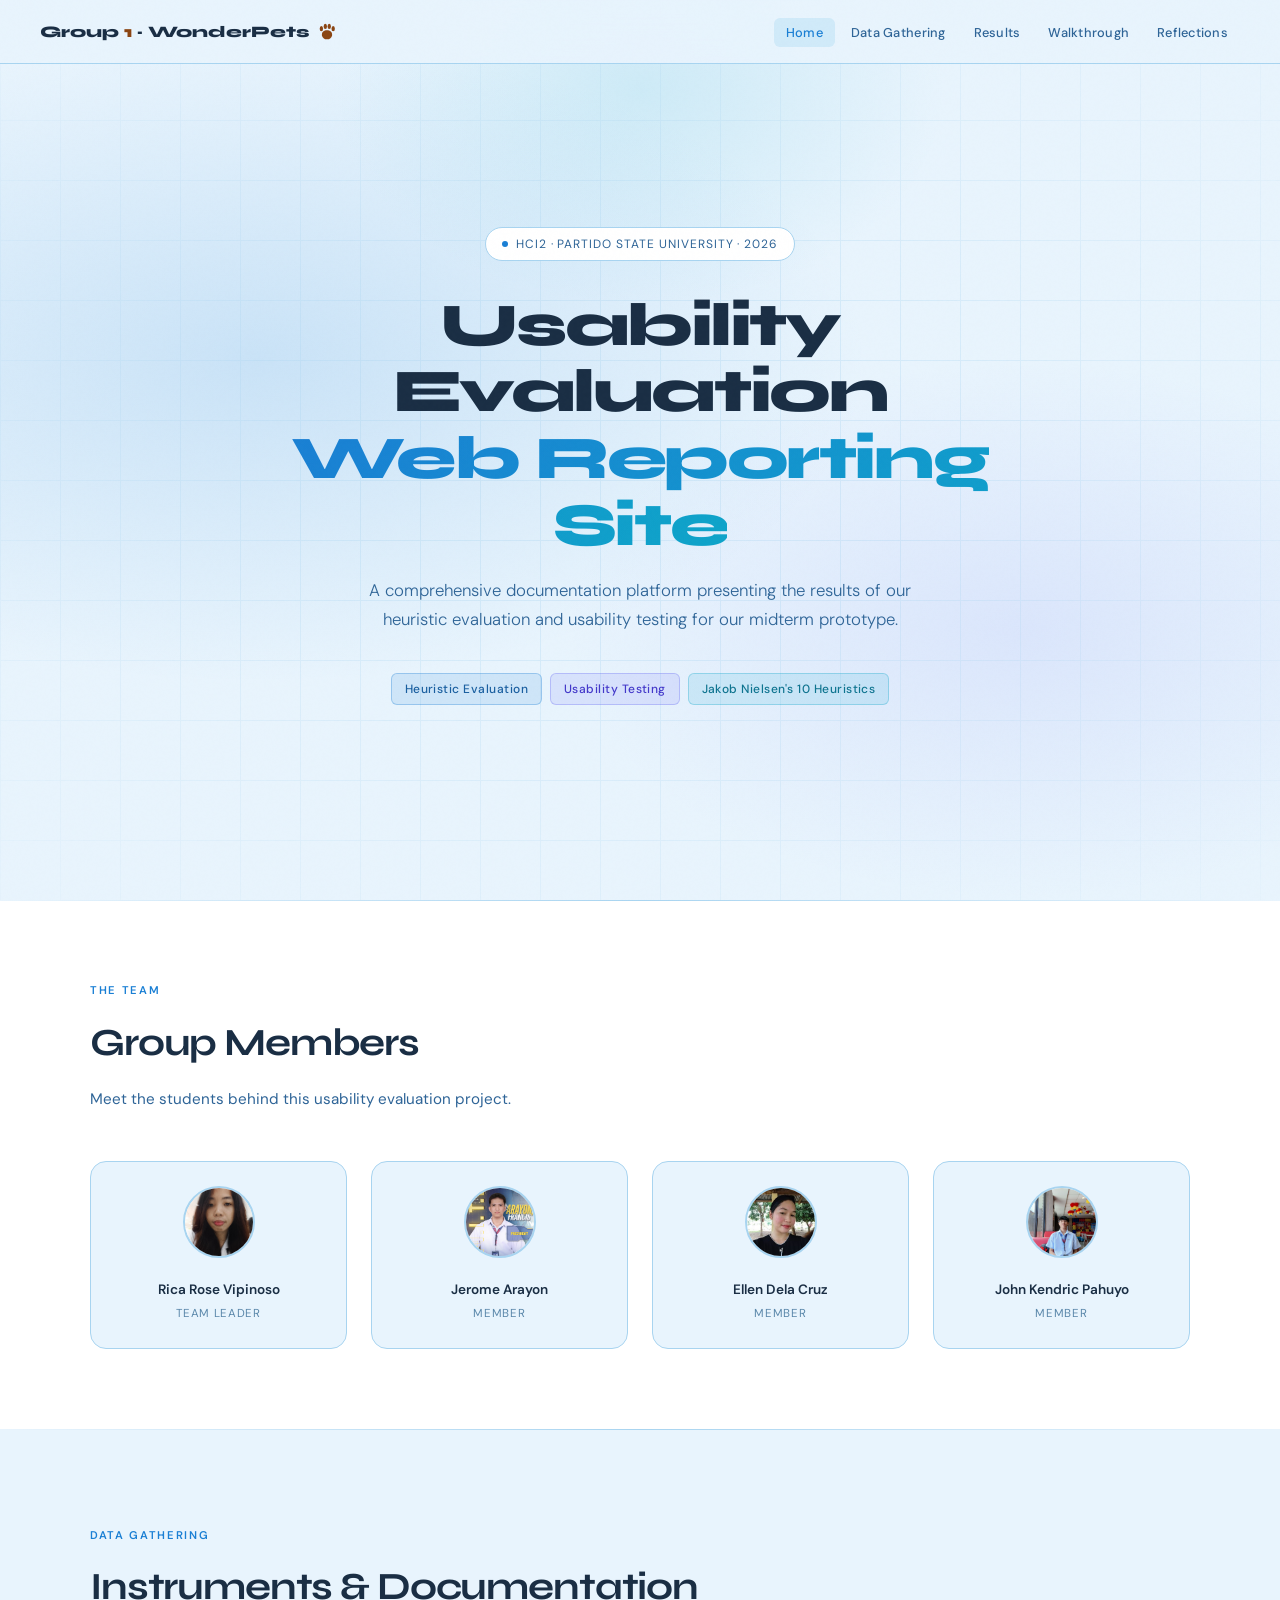
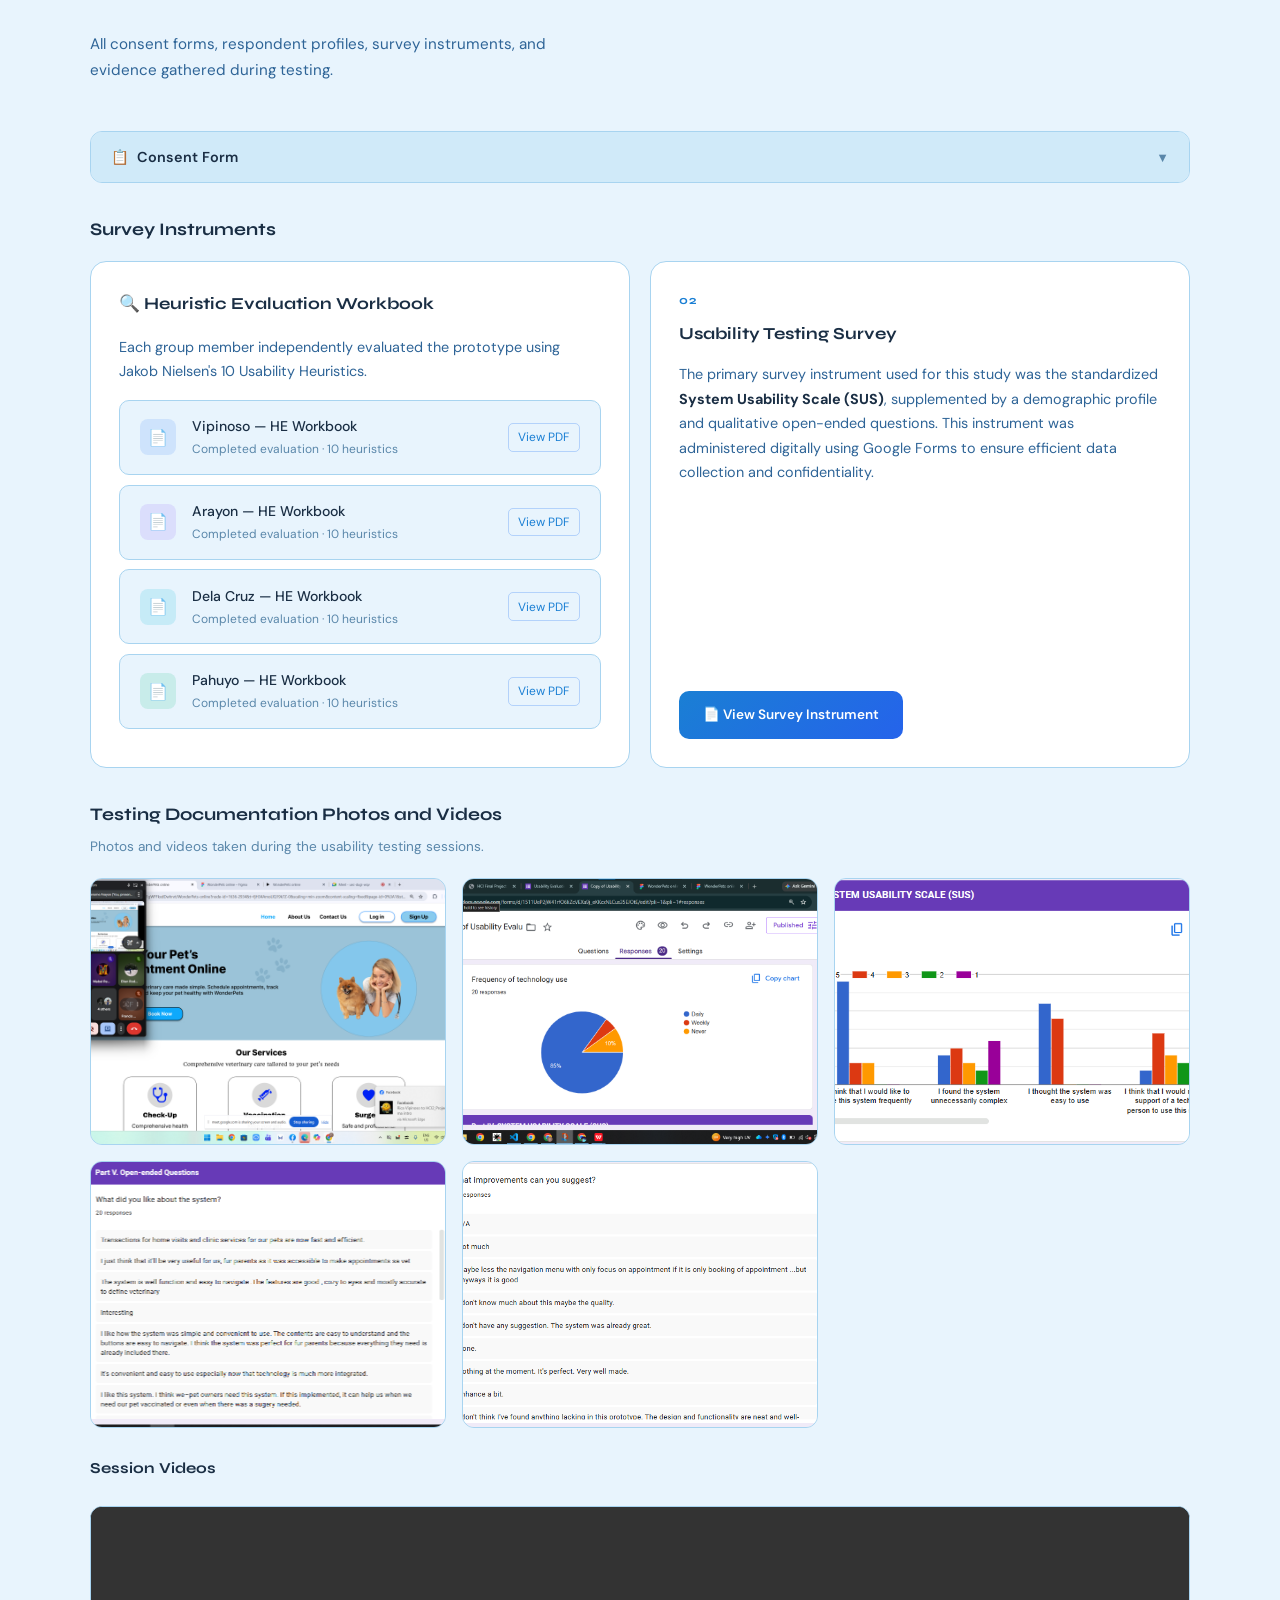
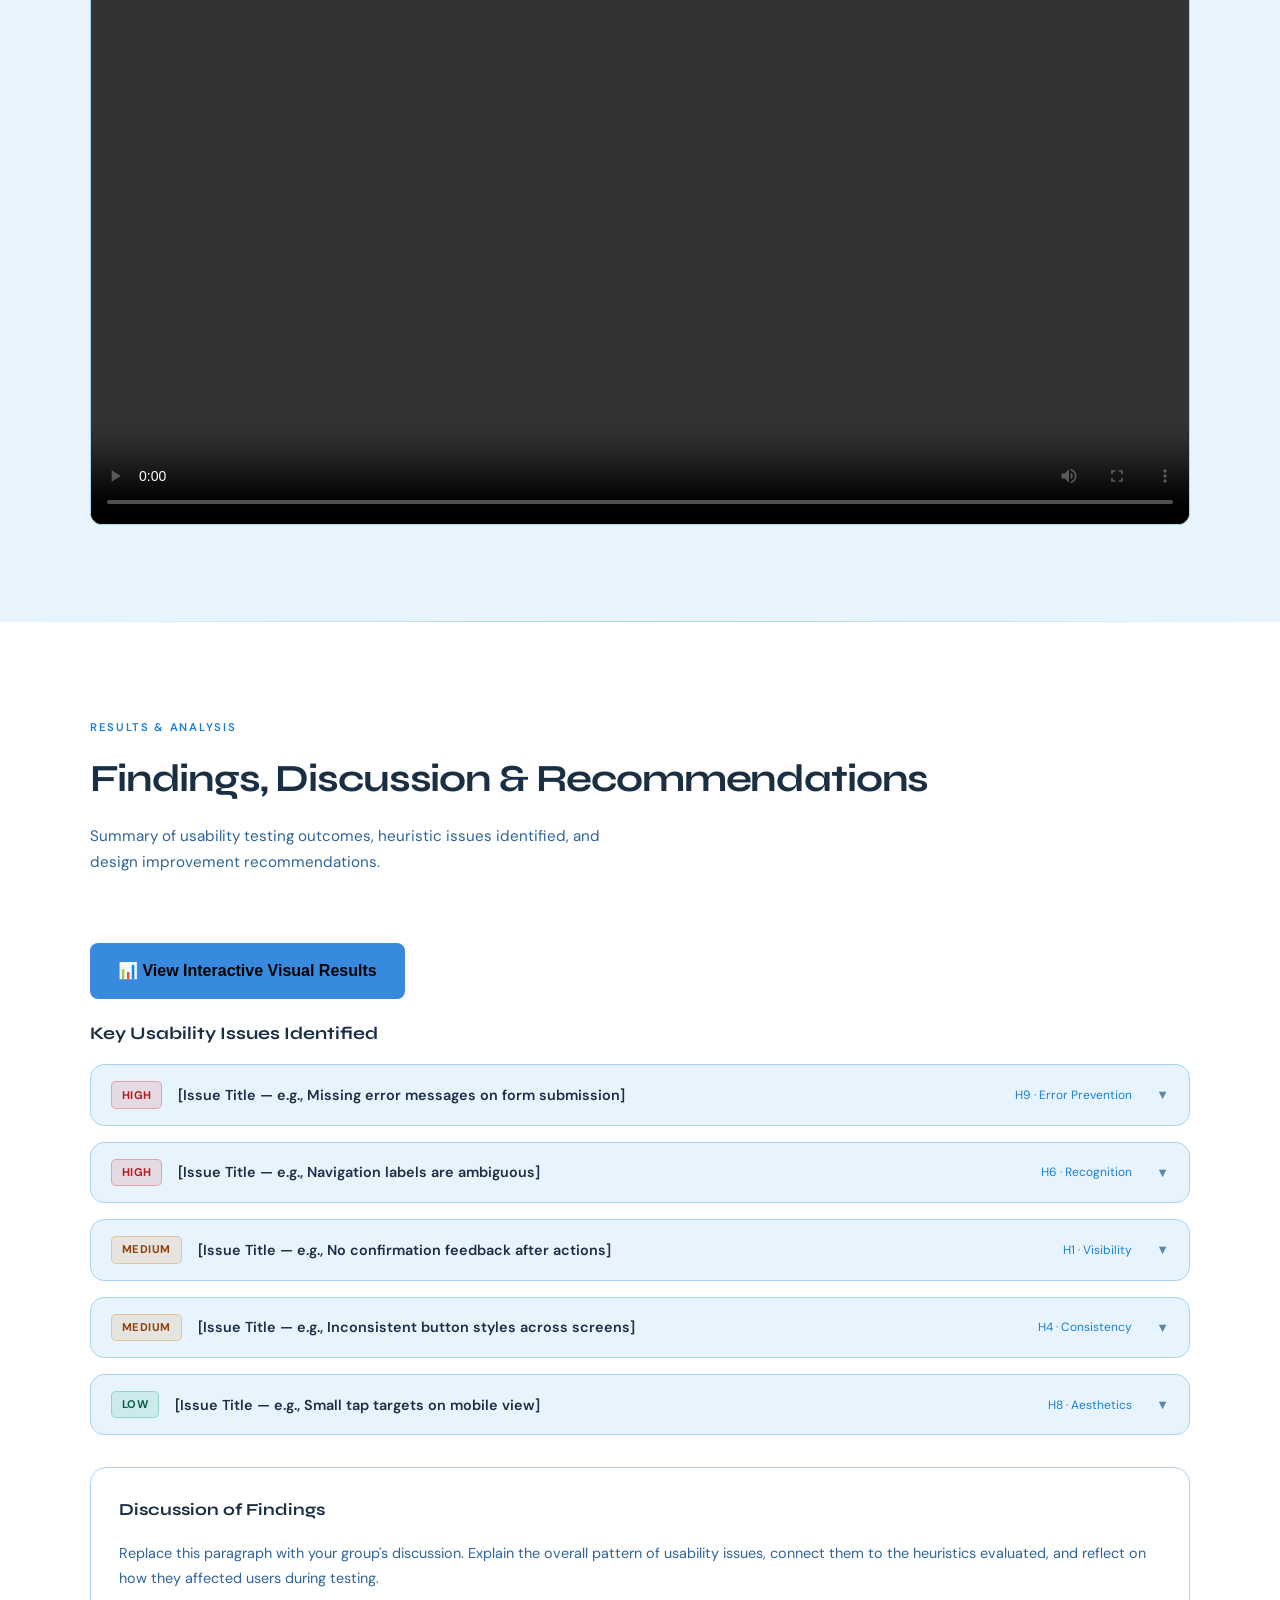
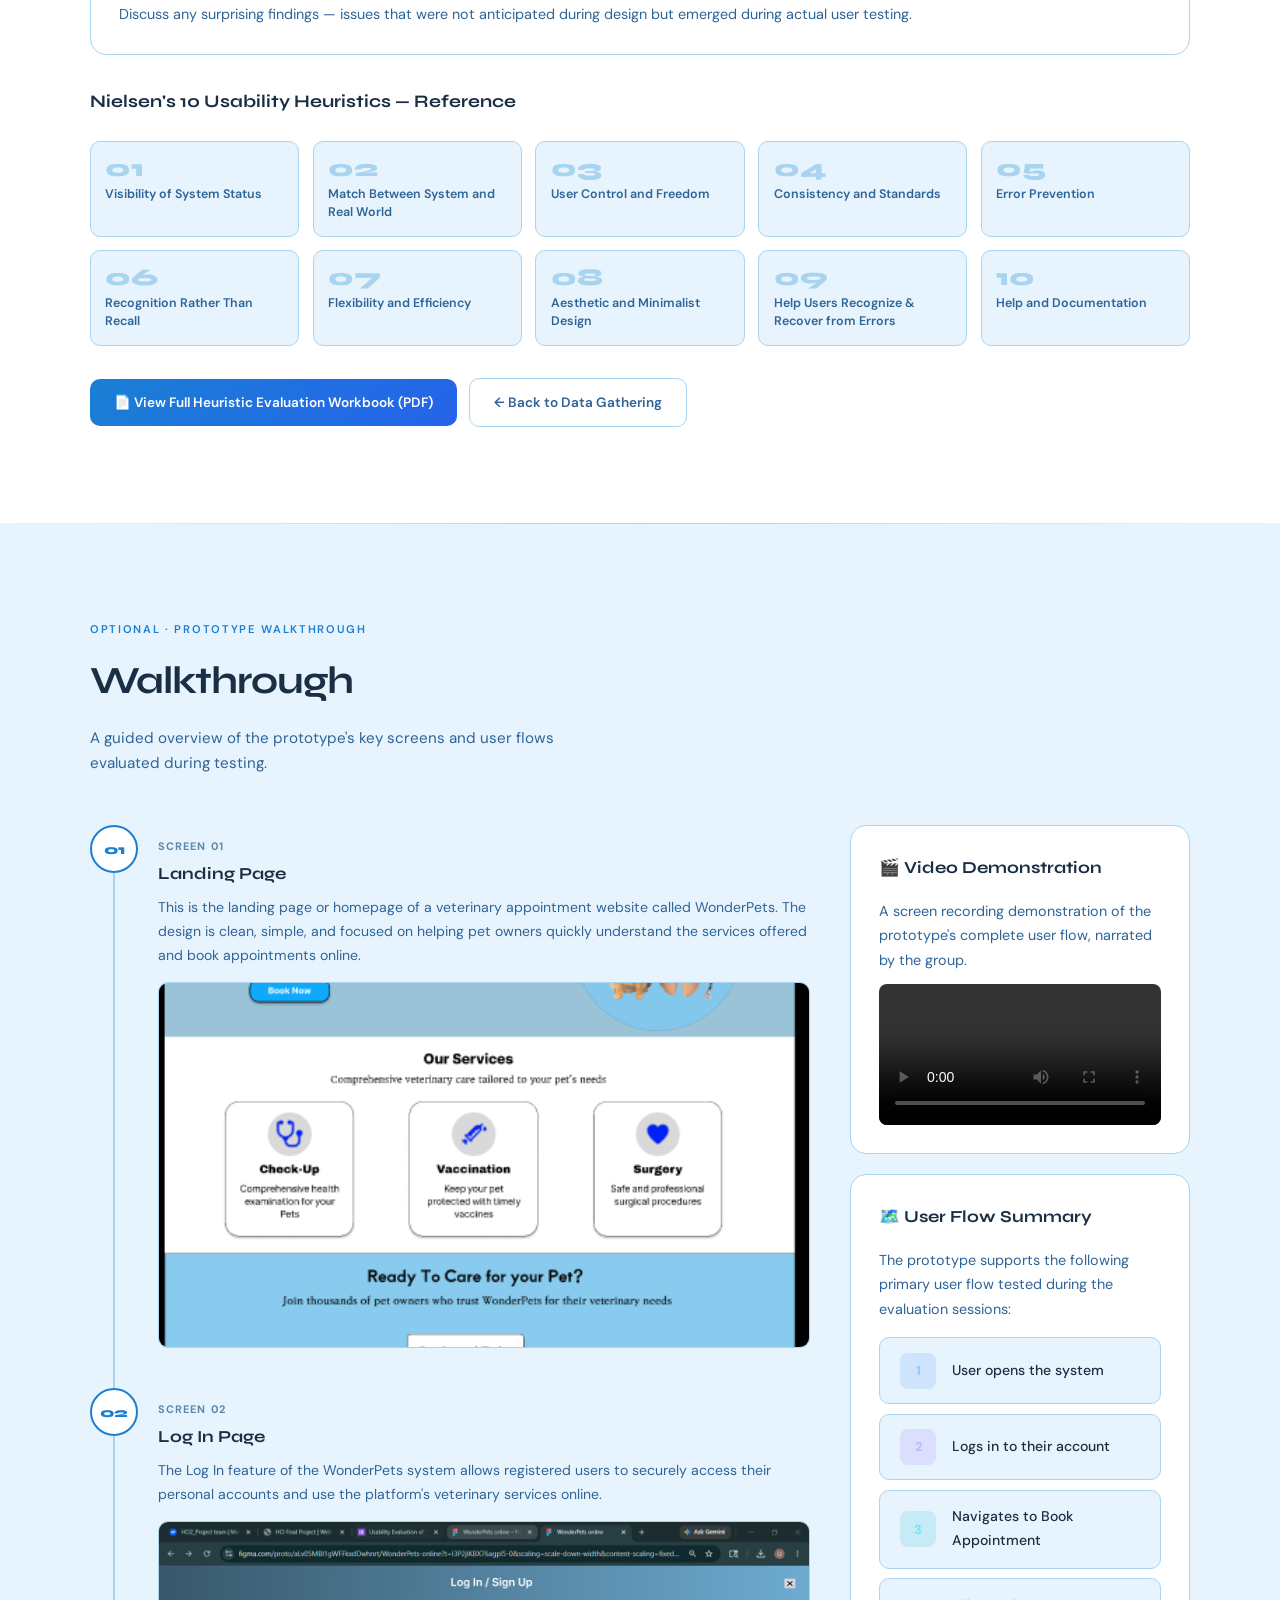
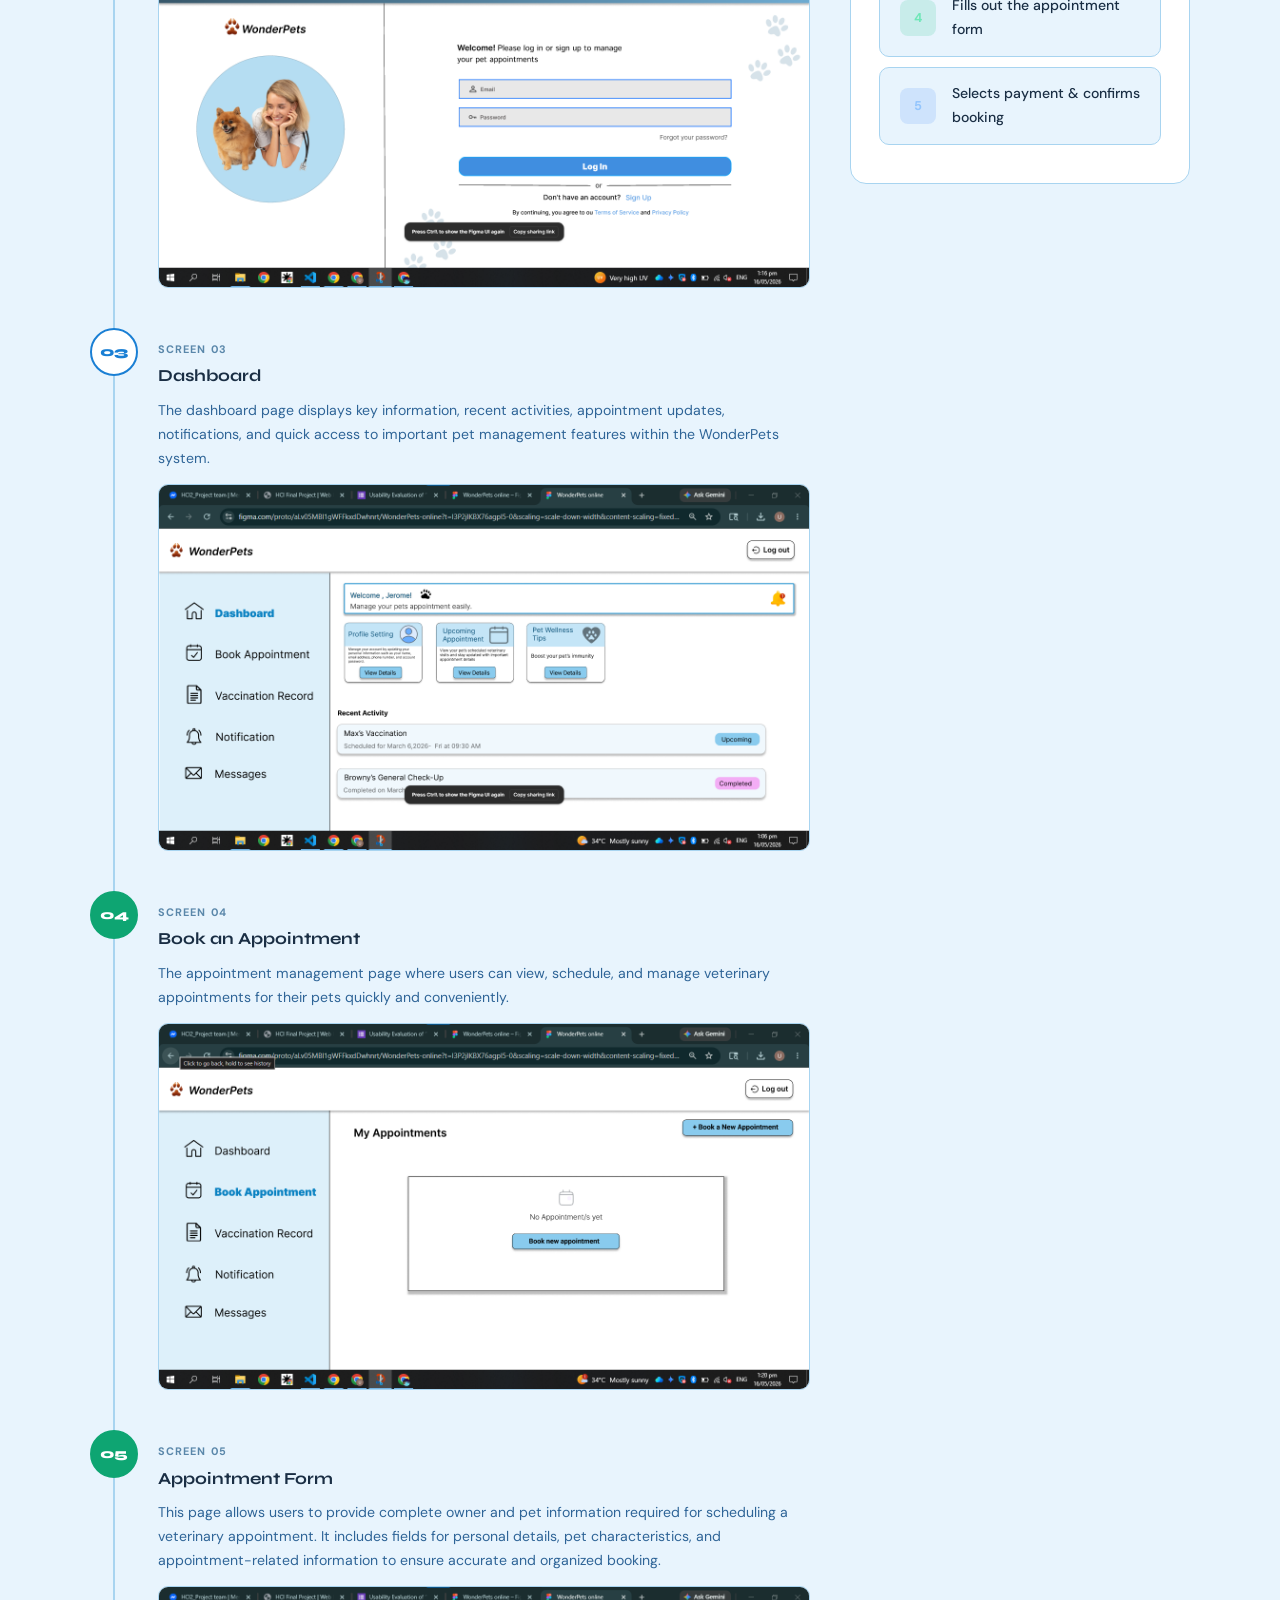
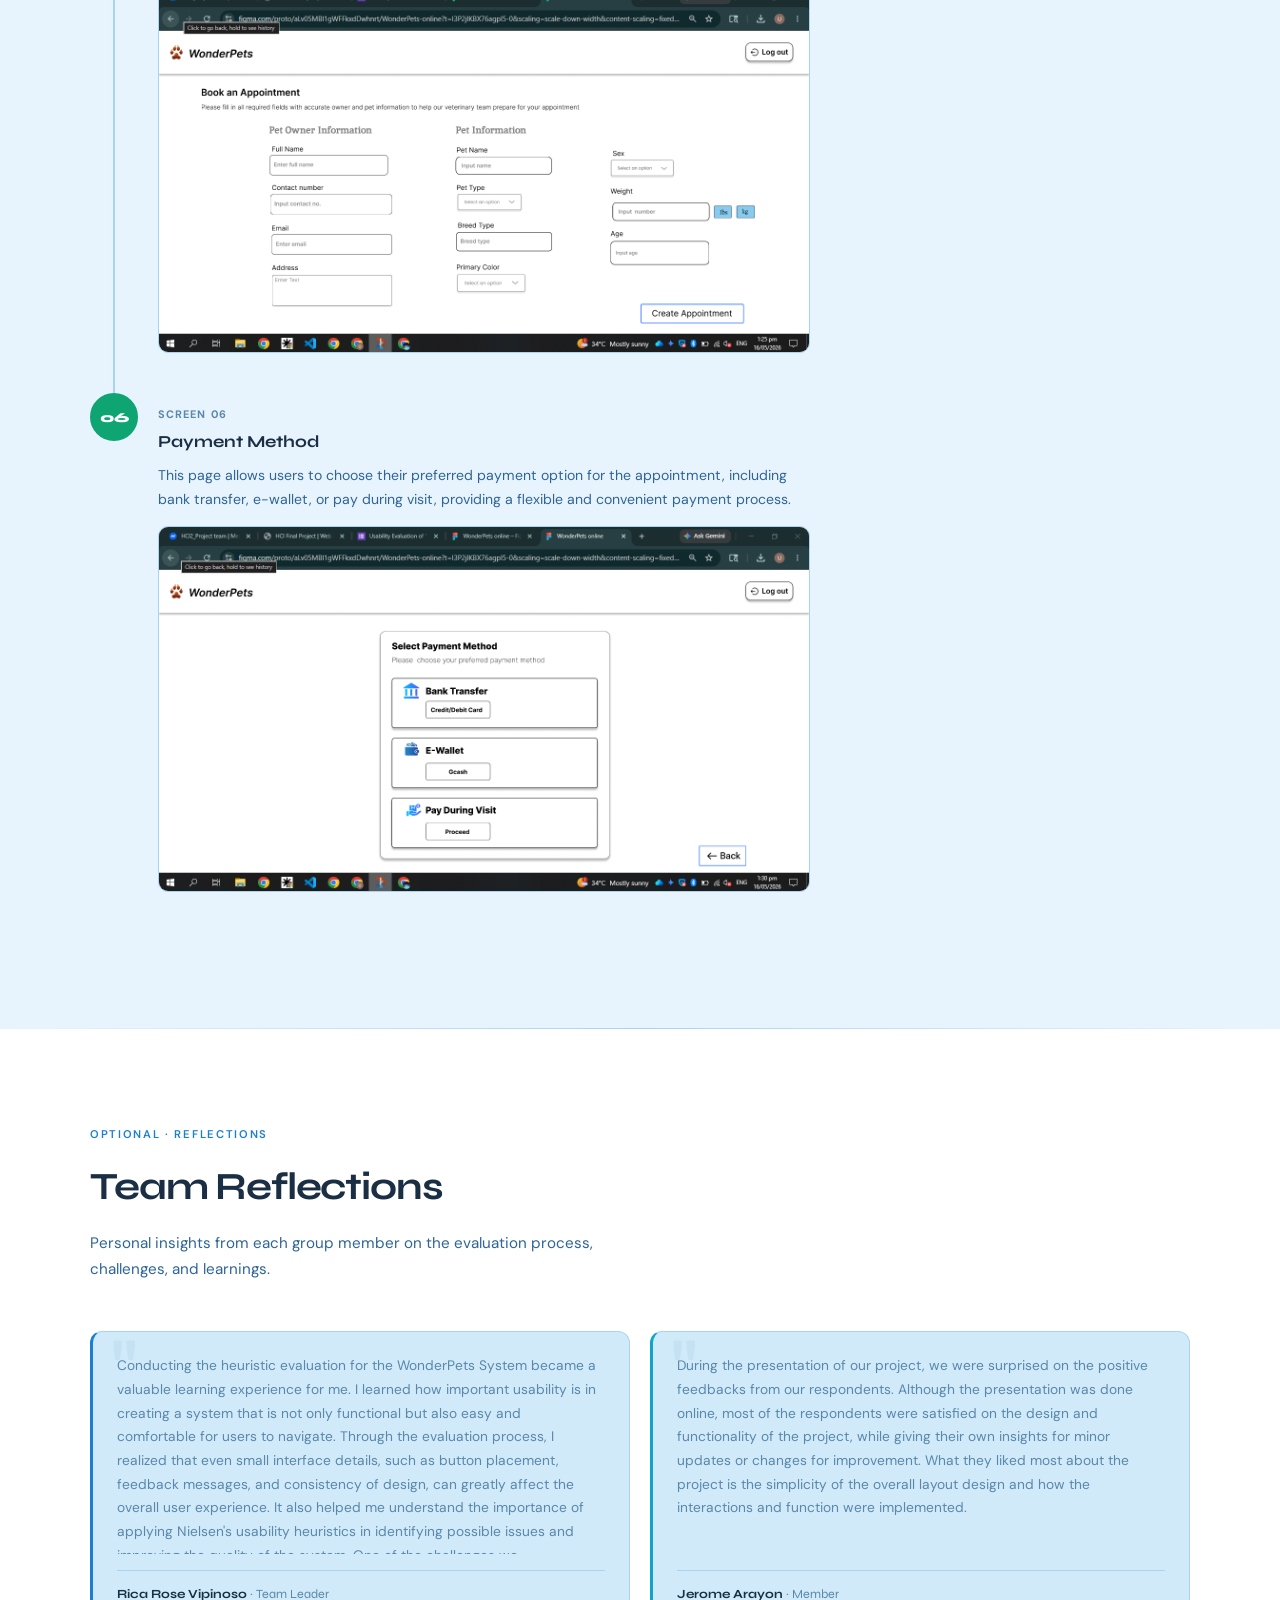
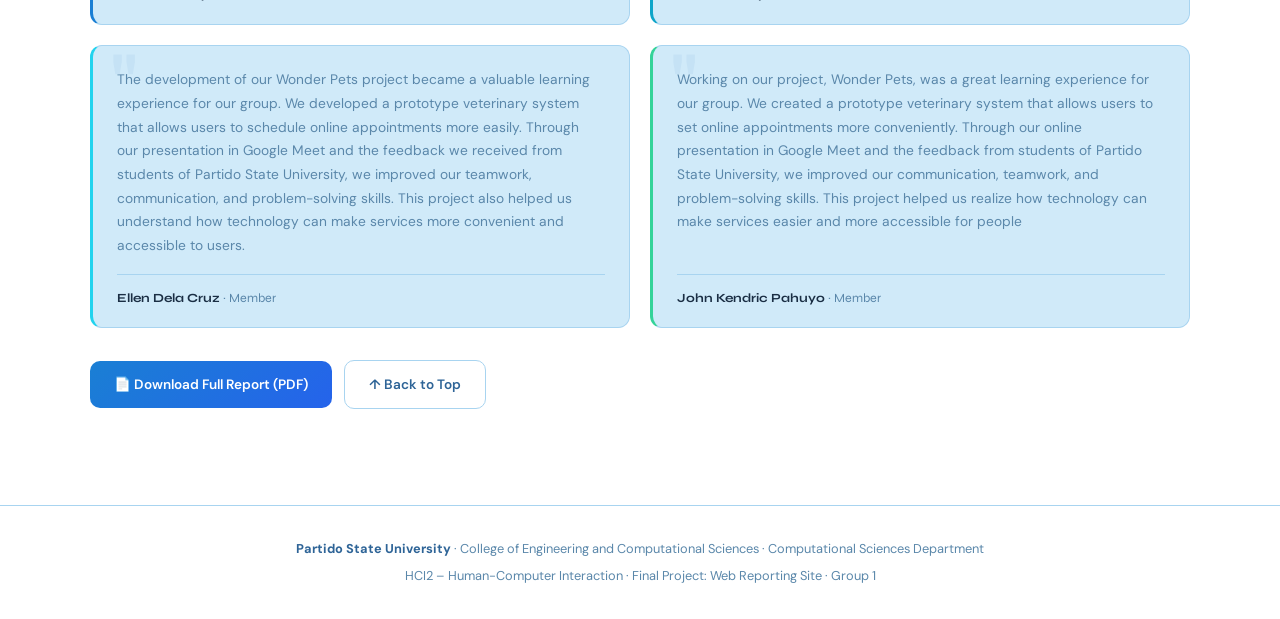
==== commit 845cf982: "new update files" ====
--- a/index.html
+++ b/index.html
@@ -6,9 +6,67 @@
   <title>HCI Final Project | Web Reporting Site</title>
   <link href="https://fonts.googleapis.com/css2?family=Syne:wght@400;600;700;800&family=DM+Sans:ital,wght@0,300;0,400;0,500;1,300&display=swap" rel="stylesheet">
   <link rel="stylesheet" href="https://cdn.jsdelivr.net/npm/@tabler/icons-webfont@2.44.0/tabler-icons.min.css" />
-  <link rel="stylesheet" href="s.css"> 
-  
-
+  <link rel="stylesheet" href="s.css">
+
+  <style>
+    /* ── REFLECTION CARDS — uniform size fix ── */
+    .reflections-grid {
+      display: grid;
+      grid-template-columns: repeat(2, 1fr);
+      gap: 1.25rem;
+      align-items: stretch;          /* all rows same height */
+    }
+    @media (max-width: 680px) {
+      .reflections-grid { grid-template-columns: 1fr; }
+    }
+
+    .reflection-card {
+      background: var(--surface2, #1a1e28);
+      border: 1px solid var(--border, #252a38);
+      border-radius: var(--radius, 12px);
+      padding: 1.4rem 1.5rem 1.2rem;
+      display: flex;
+      flex-direction: column;
+      justify-content: space-between;
+      min-height: 260px;             /* baseline height so short cards don't collapse */
+    }
+
+    .reflection-body {
+      flex: 1;
+      overflow-y: auto;              /* long text scrolls inside instead of stretching */
+      max-height: 200px;
+      font-size: .86rem;
+      color: var(--muted, #8b91a8);
+      line-height: 1.72;
+      padding-right: 4px;
+      margin-bottom: 1rem;
+      /* thin scrollbar */
+      scrollbar-width: thin;
+      scrollbar-color: var(--border, #252a38) transparent;
+    }
+    .reflection-body::-webkit-scrollbar { width: 4px; }
+    .reflection-body::-webkit-scrollbar-thumb { background: var(--border, #252a38); border-radius: 2px; }
+
+    .reflection-author {
+      font-family: var(--font-head, 'Syne', sans-serif);
+      font-size: .78rem;
+      font-weight: 700;
+      color: var(--text, #f0f2f8);
+      padding-top: .75rem;
+      border-top: 1px solid var(--border, #252a38);
+      margin-top: auto;
+    }
+    .reflection-author span {
+      font-weight: 400;
+      color: var(--muted, #8b91a8);
+    }
+
+    /* accent bar on left */
+    .reflection-card { border-left: 3px solid var(--accent, #6c8eff); }
+    .reflection-card:nth-child(2) { border-left-color: var(--accent2, #a78bfa); }
+    .reflection-card:nth-child(3) { border-left-color: var(--cyan, #22d3ee); }
+    .reflection-card:nth-child(4) { border-left-color: var(--green, #34d399); }
+  </style>
 </head>
 <body>
 
@@ -26,9 +84,7 @@
       </ul>
 
       <button class="hamburger" id="hamburgerBtn" aria-label="Toggle menu" aria-expanded="false">
-        <span></span>
-        <span></span>
-        <span></span>
+        <span></span><span></span><span></span>
       </button>
     </div>
   </nav>
@@ -100,7 +156,7 @@
           <div class="member-role">Member</div>
         </div>
         <div class="member-card">
-          <img src="4.jpg" alt="John Kendric Pahuyo">
+          <img src="pahoyo.jpg" alt="John Kendric Pahuyo">
           <div class="member-name">John Kendric Pahuyo</div>
           <div class="member-role">Member</div>
         </div>
@@ -117,7 +173,6 @@
       <h2 class="section-title">Instruments & Documentation</h2>
       <p class="section-desc">All consent forms, respondent profiles, survey instruments, and evidence gathered during testing.</p>
 
-      <!-- Consent Form -->
       <div class="accordion" id="consentAccordion">
         <button class="accordion-header" onclick="toggleAccordion('consentAccordion')">
           <span>📋 &nbsp;Consent Form</span>
@@ -126,15 +181,11 @@
         <div class="accordion-body">
           <div class="accordion-inner" style="text-align:center; padding: 2rem;">
             <p style="color:var(--soft); margin-bottom:1.25rem;">View or download the full consent form document.</p>
-            <a href="Group1_Consent-Form .pdf" class="btn btn-primary" target="_blank">
-              📄 Open Consent Form (PDF)
-            </a>
-          </div>
-        </div>
-      </div>
-
-     
-      <!-- Survey Instruments -->
+            <a href="Group1_Consent-Form .pdf" class="btn btn-primary" target="_blank">📄 Open Consent Form (PDF)</a>
+          </div>
+        </div>
+      </div>
+
       <h3 style="font-family:'Syne',sans-serif;font-weight:700;color:var(--text);margin:2rem 0 1rem;font-size:1.1rem;">Survey Instruments</h3>
       <div class="grid-2">
         <div class="card">
@@ -149,17 +200,17 @@
             <div class="instrument-item">
               <div class="instrument-icon icon-purple">📄</div>
               <div><div class="instrument-label">Arayon — HE Workbook</div><div class="instrument-sub">Completed evaluation · 10 heuristics</div></div>
-              <a href="he-workbook-Arayon.pdf" class="instrument-link" target="_blank">View PDF</a>
+              <a href="Arayon_Heuristic_Evaluation_Workbook.pdf" class="instrument-link" target="_blank">View PDF</a>
             </div>
             <div class="instrument-item">
               <div class="instrument-icon icon-cyan">📄</div>
               <div><div class="instrument-label">Dela Cruz — HE Workbook</div><div class="instrument-sub">Completed evaluation · 10 heuristics</div></div>
-              <a href="he-workbook-delacruz.pdf" class="instrument-link" target="_blank">View PDF</a>
+              <a href="De-la-Cruz_Heuristic_Evaluation_Workbook.pdf" class="instrument-link" target="_blank">View PDF</a>
             </div>
             <div class="instrument-item">
               <div class="instrument-icon icon-green">📄</div>
               <div><div class="instrument-label">Pahuyo — HE Workbook</div><div class="instrument-sub">Completed evaluation · 10 heuristics</div></div>
-              <a href="he-workbook-pahuyo.pdf" class="instrument-link" target="_blank">View PDF</a>
+              <a href="Pahoyo_Heuristic_Evaluation_Workbook.pdf" class="instrument-link" target="_blank">View PDF</a>
             </div>
           </div>
         </div>
@@ -170,72 +221,44 @@
             <p>The primary survey instrument used for this study was the standardized <strong style="color:var(--text);">System Usability Scale (SUS)</strong>, supplemented by a demographic profile and qualitative open-ended questions. This instrument was administered digitally using Google Forms to ensure efficient data collection and confidentiality.</p>
           </div>
           <div>
-            <a href="https://docs.google.com/forms/d/e/1FAIpQLSe9Sd_8IfXexPWmL0MPh-xOSyh7jBk7Nxp_4jD7Kl1loy6gJw/viewform?usp=header" target="_blank" class="btn btn-primary">
-              📄 View Survey Instrument
-            </a>
-          </div>
-        </div>
-      </div>
-
-      <!-- ── TESTING DOCUMENTATION PHOTOS & VIDEOS — FIXED ── -->
+            <a href="https://docs.google.com/forms/d/e/1FAIpQLSe9Sd_8IfXexPWmL0MPh-xOSyh7jBk7Nxp_4jD7Kl1loy6gJw/viewform?usp=header" target="_blank" class="btn btn-primary">📄 View Survey Instrument</a>
+          </div>
+        </div>
+      </div>
+
       <h3 style="font-family:'Syne',sans-serif;font-weight:700;color:var(--text);margin:2rem 0 0.35rem;font-size:1.1rem;">Testing Documentation Photos and Videos</h3>
       <p style="color:var(--muted);font-size:0.85rem;margin-bottom:1rem;">Photos and videos taken during the usability testing sessions.</p>
 
-      <!-- 3-column photo grid, uniform 4:3 boxes -->
       <div class="gallery-grid">
-        <!-- Photo 1 — lightbox enabled -->
         <div class="gallery-item">
-          <a class="lightbox-trigger" href="javascript:void(0)"
-             onclick="openLightbox('testing 1.png','Testing Session 1')"
-             aria-label="View Testing Session 1 full size">
-            <img src="testing 1.png" alt="Testing Session 1"
-                 onerror="this.style.display='none';this.parentElement.innerHTML='<span class=\'placeholder-label\'>📸 Testing Session 1</span>'">
+          <a class="lightbox-trigger" href="javascript:void(0)" onclick="openLightbox('testing 1.png','Testing Session 1')" aria-label="View Testing Session 1 full size">
+            <img src="testing 1.png" alt="Testing Session 1" onerror="this.style.display='none';this.parentElement.innerHTML='<span class=\'placeholder-label\'>📸 Testing Session 1</span>'">
             <span class="lb-icon" aria-hidden="true">⛶</span>
           </a>
         </div>
-        <!-- Photo 2 -->
         <div class="gallery-item">
-          <a class="lightbox-trigger" href="javascript:void(0)"
-             onclick="openLightbox('frequency.png','Testing Session 2')"
-             aria-label="View Testing Session 2 full size">
-            <img src="frequency.png" alt="Testing Session 2"
-                 onerror="this.style.display='none';this.parentElement.innerHTML='<span class=\'placeholder-label\'>📸 Testing Session 2</span>'">
+          <a class="lightbox-trigger" href="javascript:void(0)" onclick="openLightbox('frequency.png','Testing Session 2')" aria-label="View Testing Session 2 full size">
+            <img src="frequency.png" alt="Testing Session 2" onerror="this.style.display='none';this.parentElement.innerHTML='<span class=\'placeholder-label\'>📸 Testing Session 2</span>'">
             <span class="lb-icon" aria-hidden="true">⛶</span>
           </a>
         </div>
-        <!-- Photo 3 -->
         <div class="gallery-item">
-          <a class="lightbox-trigger" href="javascript:void(0)"
-             onclick="openLightbox('usability.png','Testing Session 3')"
-             aria-label="View Testing Session 3 full size">
-            <img src="usability.png" alt="Testing Session 3"
-                 onerror="this.style.display='none';this.parentElement.innerHTML='<span class=\'placeholder-label\'>📸 Testing Session 3</span>'">
+          <a class="lightbox-trigger" href="javascript:void(0)" onclick="openLightbox('usability.png','Testing Session 3')" aria-label="View Testing Session 3 full size">
+            <img src="usability.png" alt="Testing Session 3" onerror="this.style.display='none';this.parentElement.innerHTML='<span class=\'placeholder-label\'>📸 Testing Session 3</span>'">
             <span class="lb-icon" aria-hidden="true">⛶</span>
           </a>
         </div>
-        <!-- Photo 4 -->
         <div class="gallery-item">
-          <a class="lightbox-trigger" href="javascript:void(0)"
-             onclick="openLightbox('testing.png','Testing Session 4')"
-             aria-label="View Testing Session 4 full size">
-            <img src="testing.png" alt="Testing Session 4"
-                 onerror="this.style.display='none';this.parentElement.innerHTML='<span class=\'placeholder-label\'>📸 Testing Session 4</span>'">
+          <a class="lightbox-trigger" href="javascript:void(0)" onclick="openLightbox('testing.png','Testing Session 4')" aria-label="View Testing Session 4 full size">
+            <img src="testing.png" alt="Testing Session 4" onerror="this.style.display='none';this.parentElement.innerHTML='<span class=\'placeholder-label\'>📸 Testing Session 4</span>'">
             <span class="lb-icon" aria-hidden="true">⛶</span>
           </a>
         </div>
-        <!-- Photo 5 -->
         <div class="gallery-item">
-          <a class="lightbox-trigger" href="javascript:void(0)"
-             onclick="openLightbox('testing 2.png','Testing Session 5')"
-             aria-label="View Testing Session 5 full size">
-            <img src="testing 2.png" alt="Testing Session 5"
-                 onerror="this.style.display='none';this.parentElement.innerHTML='<span class=\'placeholder-label\'>📸 Testing Session 5</span>'">
+          <a class="lightbox-trigger" href="javascript:void(0)" onclick="openLightbox('testing 2.png','Testing Session 5')" aria-label="View Testing Session 5 full size">
+            <img src="testing 2.png" alt="Testing Session 5" onerror="this.style.display='none';this.parentElement.innerHTML='<span class=\'placeholder-label\'>📸 Testing Session 5</span>'">
             <span class="lb-icon" aria-hidden="true">⛶</span>
           </a>
-        </div>
-        <!-- Placeholder slot 6 — keeps grid tidy on desktop -->
-        <div class="gallery-item" style="background: var(--surface2); border-style: dashed; cursor: default;">
-          <span class="placeholder-label" style="color:var(--muted);">More photos<br>coming soon</span>
         </div>
       </div>
 
@@ -260,9 +283,7 @@
       <h2 class="section-title">Findings, Discussion & Recommendations</h2>
       <p class="section-desc">Summary of usability testing outcomes, heuristic issues identified, and design improvement recommendations.</p>
 
-   <a href="results.html" class="btn-dashboard-primary">
-  📊 View Interactive Visual Results 
-</a>
+      <a href="results.html" class="btn-dashboard-primary">📊 View Interactive Visual Results</a>
 
       <h3 style="font-family:'Syne',sans-serif;font-weight:700;color:var(--text);margin-bottom:1rem;font-size:1.1rem;">Key Usability Issues Identified</h3>
 
@@ -365,7 +386,7 @@
 
   <div class="divider"></div>
 
-  <!-- ── WALKTHROUGH — FIXED ── -->
+  <!-- WALKTHROUGH -->
   <section id="walkthrough" class="section fade-in">
     <div class="container">
       <p class="section-eyebrow">Optional · Prototype Walkthrough</p>
@@ -373,11 +394,8 @@
       <p class="section-desc">A guided overview of the prototype's key screens and user flows evaluated during testing.</p>
 
       <div class="walkthrough-layout">
-
-        <!-- LEFT: numbered steps with screen previews -->
         <div class="walkthrough-steps">
 
-          <!-- Step 01 -->
           <div class="step">
             <div class="step-line"></div>
             <div class="step-number-bubble">01</div>
@@ -386,18 +404,14 @@
               <h4>Landing Page</h4>
               <p>This is the landing page or homepage of a veterinary appointment website called WonderPets. The design is clean, simple, and focused on helping pet owners quickly understand the services offered and book appointments online.</p>
               <div class="screen-thumb">
-                <a class="lightbox-trigger" href="javascript:void(0)"
-                   onclick="openLightbox('landing page.png','Landing Page — WonderPets')"
-                   aria-label="View full-size landing page screenshot">
-                  <img src="landing page.png" alt="WonderPets Landing Page"
-                       onerror="this.style.display='none';this.closest('.screen-thumb').innerHTML='🖼 Screenshot: Landing Page'">
+                <a class="lightbox-trigger" href="javascript:void(0)" onclick="openLightbox('landing page.png','Landing Page — WonderPets')" aria-label="View full-size landing page screenshot">
+                  <img src="landing page.png" alt="WonderPets Landing Page" onerror="this.style.display='none';this.closest('.screen-thumb').innerHTML='🖼 Screenshot: Landing Page'">
                   <span class="lb-icon" aria-hidden="true">⛶</span>
                 </a>
               </div>
             </div>
           </div>
 
-          <!-- Step 02 -->
           <div class="step">
             <div class="step-line"></div>
             <div class="step-number-bubble">02</div>
@@ -406,13 +420,11 @@
               <h4>Log In Page</h4>
               <p>The Log In feature of the WonderPets system allows registered users to securely access their personal accounts and use the platform's veterinary services online.</p>
               <div class="screen-thumb">
-                <img src="login.png" alt="Login Page"
-                     onerror="this.style.display='none';this.closest('.screen-thumb').innerHTML='🖼 Screenshot: Log In Page'">
+                <img src="login.png" alt="Login Page" onerror="this.style.display='none';this.closest('.screen-thumb').innerHTML='🖼 Screenshot: Log In Page'">
               </div>
             </div>
           </div>
 
-          <!-- Step 03 -->
           <div class="step">
             <div class="step-line"></div>
             <div class="step-number-bubble">03</div>
@@ -421,13 +433,11 @@
               <h4>Dashboard</h4>
               <p>The dashboard page displays key information, recent activities, appointment updates, notifications, and quick access to important pet management features within the WonderPets system.</p>
               <div class="screen-thumb">
-                <img src="dashboard.png" alt="Dashboard"
-                     onerror="this.style.display='none';this.closest('.screen-thumb').innerHTML='🖼 Screenshot: Dashboard'">
+                <img src="dashboard.png" alt="Dashboard" onerror="this.style.display='none';this.closest('.screen-thumb').innerHTML='🖼 Screenshot: Dashboard'">
               </div>
             </div>
           </div>
 
-          <!-- Step 04 -->
           <div class="step">
             <div class="step-line"></div>
             <div class="step-number-bubble done">04</div>
@@ -436,13 +446,11 @@
               <h4>Book an Appointment</h4>
               <p>The appointment management page where users can view, schedule, and manage veterinary appointments for their pets quickly and conveniently.</p>
               <div class="screen-thumb">
-                <img src="appointment.png" alt="Book an Appointment"
-                     onerror="this.style.display='none';this.closest('.screen-thumb').innerHTML='🖼 Screenshot: Book an Appointment'">
+                <img src="appointment.png" alt="Book an Appointment" onerror="this.style.display='none';this.closest('.screen-thumb').innerHTML='🖼 Screenshot: Book an Appointment'">
               </div>
             </div>
           </div>
 
-          <!-- Step 05 -->
           <div class="step">
             <div class="step-line"></div>
             <div class="step-number-bubble done">05</div>
@@ -451,13 +459,11 @@
               <h4>Appointment Form</h4>
               <p>This page allows users to provide complete owner and pet information required for scheduling a veterinary appointment. It includes fields for personal details, pet characteristics, and appointment-related information to ensure accurate and organized booking.</p>
               <div class="screen-thumb">
-                <img src="form.png" alt="Appointment Form"
-                     onerror="this.style.display='none';this.closest('.screen-thumb').innerHTML='🖼 Screenshot: Appointment Form'">
+                <img src="form.png" alt="Appointment Form" onerror="this.style.display='none';this.closest('.screen-thumb').innerHTML='🖼 Screenshot: Appointment Form'">
               </div>
             </div>
           </div>
 
-          <!-- Step 06 — last, no line -->
           <div class="step">
             <div class="step-number-bubble done">06</div>
             <div class="step-content">
@@ -465,17 +471,14 @@
               <h4>Payment Method</h4>
               <p>This page allows users to choose their preferred payment option for the appointment, including bank transfer, e-wallet, or pay during visit, providing a flexible and convenient payment process.</p>
               <div class="screen-thumb">
-                <img src="payment method.png" alt="Payment Method"
-                     onerror="this.style.display='none';this.closest('.screen-thumb').innerHTML='🖼 Screenshot: Payment Method'">
+                <img src="payment method.png" alt="Payment Method" onerror="this.style.display='none';this.closest('.screen-thumb').innerHTML='🖼 Screenshot: Payment Method'">
               </div>
             </div>
           </div>
 
-        </div><!-- end walkthrough-steps -->
-
-        <!-- RIGHT: sticky sidebar -->
+        </div>
+
         <div class="walkthrough-sidebar">
-
           <div class="card">
             <h3>🎬 Video Demonstration</h3>
             <p style="margin-bottom:0.75rem;">A screen recording demonstration of the prototype's complete user flow, narrated by the group.</p>
@@ -494,10 +497,8 @@
             <div class="instrument-item"><div class="instrument-icon icon-green" style="font-size:0.8rem;font-weight:700;color:#6ee7b7;">4</div><div><div class="instrument-label">Fills out the appointment form</div></div></div>
             <div class="instrument-item"><div class="instrument-icon icon-blue" style="font-size:0.8rem;font-weight:700;color:#93c5fd;">5</div><div><div class="instrument-label">Selects payment & confirms booking</div></div></div>
           </div>
-
-        </div><!-- end walkthrough-sidebar -->
-
-      </div><!-- end walkthrough-layout -->
+        </div>
+      </div>
     </div>
   </section>
 
@@ -510,31 +511,40 @@
       <h2 class="section-title">Team Reflections</h2>
       <p class="section-desc">Personal insights from each group member on the evaluation process, challenges, and learnings.</p>
 
-      <div class="grid-2">
+      <!-- ── FIXED: uniform 2×2 grid, equal-height cards, scrollable text ── -->
+      <div class="reflections-grid">
+
         <div class="reflection-card">
-          <div class="reflection-text">Replace this with your personal reflection on the project. What did you learn from conducting the heuristic evaluation? What was challenging?</div>
+          <div class="reflection-body">
+            Conducting the heuristic evaluation for the WonderPets System became a valuable learning experience for me. I learned how important usability is in creating a system that is not only functional but also easy and comfortable for users to navigate. Through the evaluation process, I realized that even small interface details, such as button placement, feedback messages, and consistency of design, can greatly affect the overall user experience. It also helped me understand the importance of applying Nielsen's usability heuristics in identifying possible issues and improving the quality of the system.
+
+            One of the challenges we encountered was carefully analyzing every part of the system while considering the perspective of different users. Since we wanted the system to be user-friendly for both pet owners and administrators, we had to pay attention to how each feature would be understood and used. Another challenge was organizing our observations and recommendations in a clear and professional manner during the evaluation process. The experience of formulating the results was also challenging because we needed to review the findings carefully, categorize the usability issues properly, and provide realistic recommendations for improvement. It required teamwork, critical thinking, and attention to detail to make sure that the evaluation results were accurate and meaningful.
+          </div>
           <div class="reflection-author">Rica Rose Vipinoso <span>· Team Leader</span></div>
         </div>
+
         <div class="reflection-card">
-          <div class="reflection-text">Replace this with your personal reflection. Focus on the usability testing experience — what surprised you about how real users interacted with the prototype?</div>
+          <div class="reflection-body">
+            During the presentation of our project, we were surprised on the positive feedbacks from our respondents. Although the presentation was done online, most of the respondents were satisfied on the design and functionality of the project, while giving their own insights for minor updates or changes for improvement. What they liked most about the project is the simplicity of the overall layout design and how the interactions and function were implemented.
+          </div>
           <div class="reflection-author">Jerome Arayon <span>· Member</span></div>
         </div>
+
+       <div class="reflection-card">
+          <div class="reflection-body">
+           The development of our Wonder Pets project became a valuable learning experience for our group. We developed a prototype veterinary system that allows users to schedule online appointments more easily. Through our presentation in Google Meet and the feedback we received from students of Partido State University, we improved our teamwork, communication, and problem-solving skills. This project also helped us understand how technology can make services more convenient and accessible to users.
+          </div>
+          <div class="reflection-author">Ellen Dela Cruz <span>· Member</span></div>
+        </div>
+
         <div class="reflection-card">
-          <div class="reflection-text">Share your reflection on building the reporting site itself — how did structuring the information help you understand the evaluation findings more deeply?</div>
-          <div class="reflection-author">Ellen Dela Cruz <span>· Member</span></div>
-        </div>
-        <div class="reflection-card">
-          <div class="reflection-text">Reflect on the data analysis phase. How did you interpret the qualitative and quantitative findings? What patterns did you notice?</div>
+          <div class="reflection-body">
+            Working on our project, Wonder Pets, was a great learning experience for our group. We created a prototype veterinary system that allows users to set online appointments more conveniently. Through our online presentation in Google Meet and the feedback from students of Partido State University, we improved our communication, teamwork, and problem-solving skills. This project helped us realize how technology can make services easier and more accessible for people
+          </div>
           <div class="reflection-author">John Kendric Pahuyo <span>· Member</span></div>
         </div>
-      </div>
-
-      <h3 style="font-family:'Syne',sans-serif;font-weight:700;color:var(--text);margin:3rem 0 1rem;font-size:1.1rem;">Additional Findings</h3>
-      <div class="grid-3">
-        <div class="card"><h3>💡 Positive Feedback</h3><p>Describe any positive aspects noted by participants during usability testing.</p></div>
-        <div class="card"><h3>🔄 Unexpected Patterns</h3><p>Describe any surprising behavior or feedback that emerged during testing.</p></div>
-        <div class="card"><h3>🚀 Future Improvements</h3><p>Describe longer-term design improvements for a future iteration.</p></div>
-      </div>
+
+      </div><!-- end reflections-grid -->
 
       <div class="btn-row">
         <a href="Heuristic-Evaluation-Workbook.pdf" class="btn btn-primary" target="_blank">📄 Download Full Report (PDF)</a>
@@ -558,11 +568,8 @@
   </footer>
 
   <script src="https://cdnjs.cloudflare.com/ajax/libs/Chart.js/4.4.1/chart.umd.js"></script>
-   <script src="sus.js"></script>
+  <script src="sus.js"></script>
   <script src="script.js"></script>
- 
-
-
 
 </body>
 </html>
--- a/s.css
+++ b/s.css
@@ -246,14 +246,13 @@
   
   display: inline-block;
   padding: 14px 28px;
-  background: linear-gradient(135deg, #1d45ab, #1143c2); 
+  background: #378ADD; 
   color: #000000;
   font-family: 'Segoe UI', Roboto, Helvetica, Arial, sans-serif;
   font-weight: 600;
   font-size: 16px;
   text-decoration: none;
   border-radius: 8px;
-  box-shadow: 0 4px 14px rgba(37, 99, 235, 0.3);
   transition: transform 0.2s, box-shadow 0.2s, background 0.2s;
 }
 
@@ -265,8 +264,7 @@
 
 /* Hover Effects */
 .btn-dashboard-primary:hover {
-  background: linear-gradient(135deg, #1d4ed8, #1e40af);
-  box-shadow: 0 6px 20px rgba(37, 99, 235, 0.45);
+  background: linear-gradient(135deg, #1d4ed8, #3052c2);
   transform: translateY(-1px);
 }
 
@@ -444,10 +442,18 @@
     }
 
     .grid-3 {
-      display: grid;
-      grid-template-columns: repeat(auto-fit, minmax(240px, 1fr));
-      gap: 1.25rem;
-      margin-bottom: 2rem;
+  display: grid;
+  grid-template-columns: repeat(3, 1fr);
+  gap: 1.25rem;
+  margin-bottom: 2rem;
+  align-items: stretch;
+}
+
+@media (max-width: 768px) {
+  .grid-3 {
+    grid-template-columns: 1fr;
+  }
+
     }
 
     /* ── DATA GATHERING ── */
@@ -815,8 +821,7 @@
     .btn-primary:hover { opacity: 0.88; transform: translateY(-1px); }
     .btn-outline { background: transparent; border: 1px solid var(--border); color: var(--soft); }
     .btn-outline:hover { border-color: var(--accent); color: var(--accent); }
-    .btn-row { display: flex; gap: 0.75rem; flex-wrap: wrap; margin-top: 2rem; }
-
+    .btn-row { display: flex; gap: 0.75rem; flex-wrap: wrap; margin-top: 2rem; align-items: center; }
     /* ── WALKTHROUGH — FIXED ── */
     #walkthrough { background: var(--bg); }
 
@@ -1400,4 +1405,3 @@
   margin: 2rem 0 0.75rem;
 }
 
-
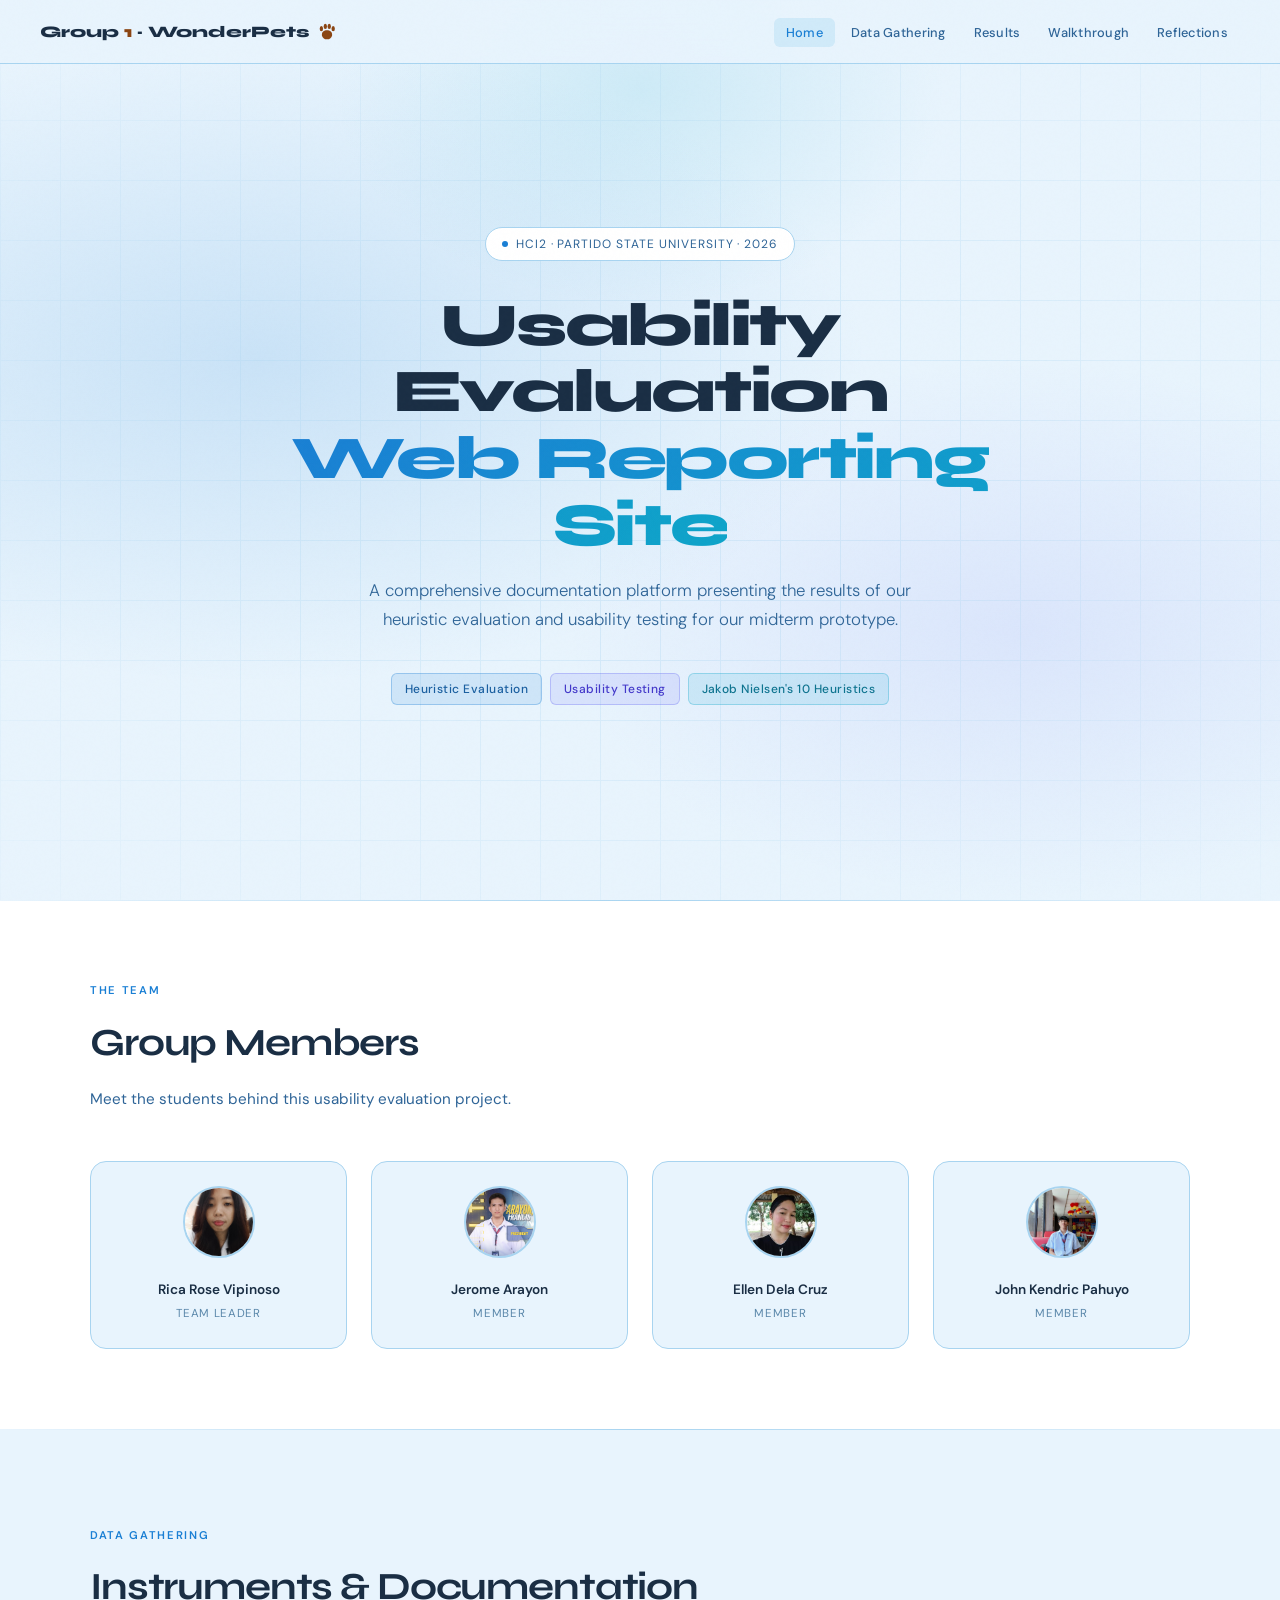
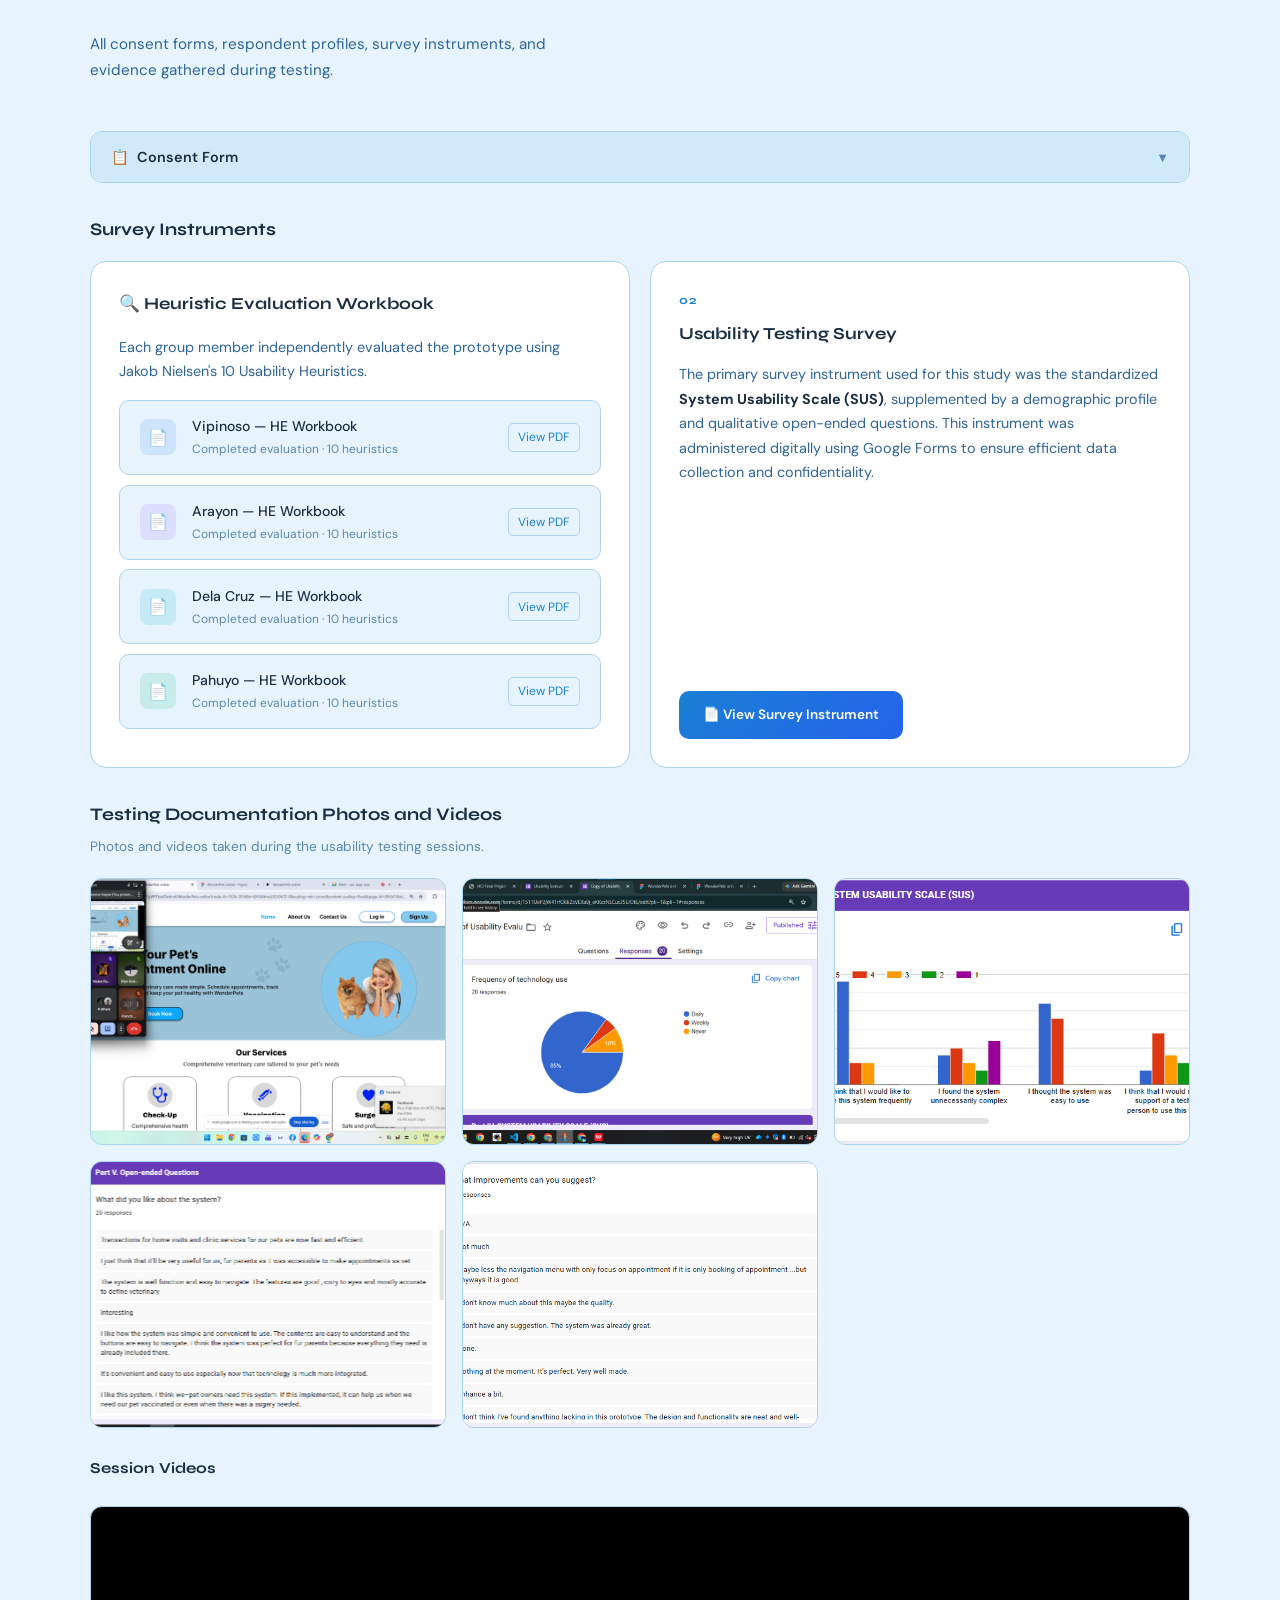
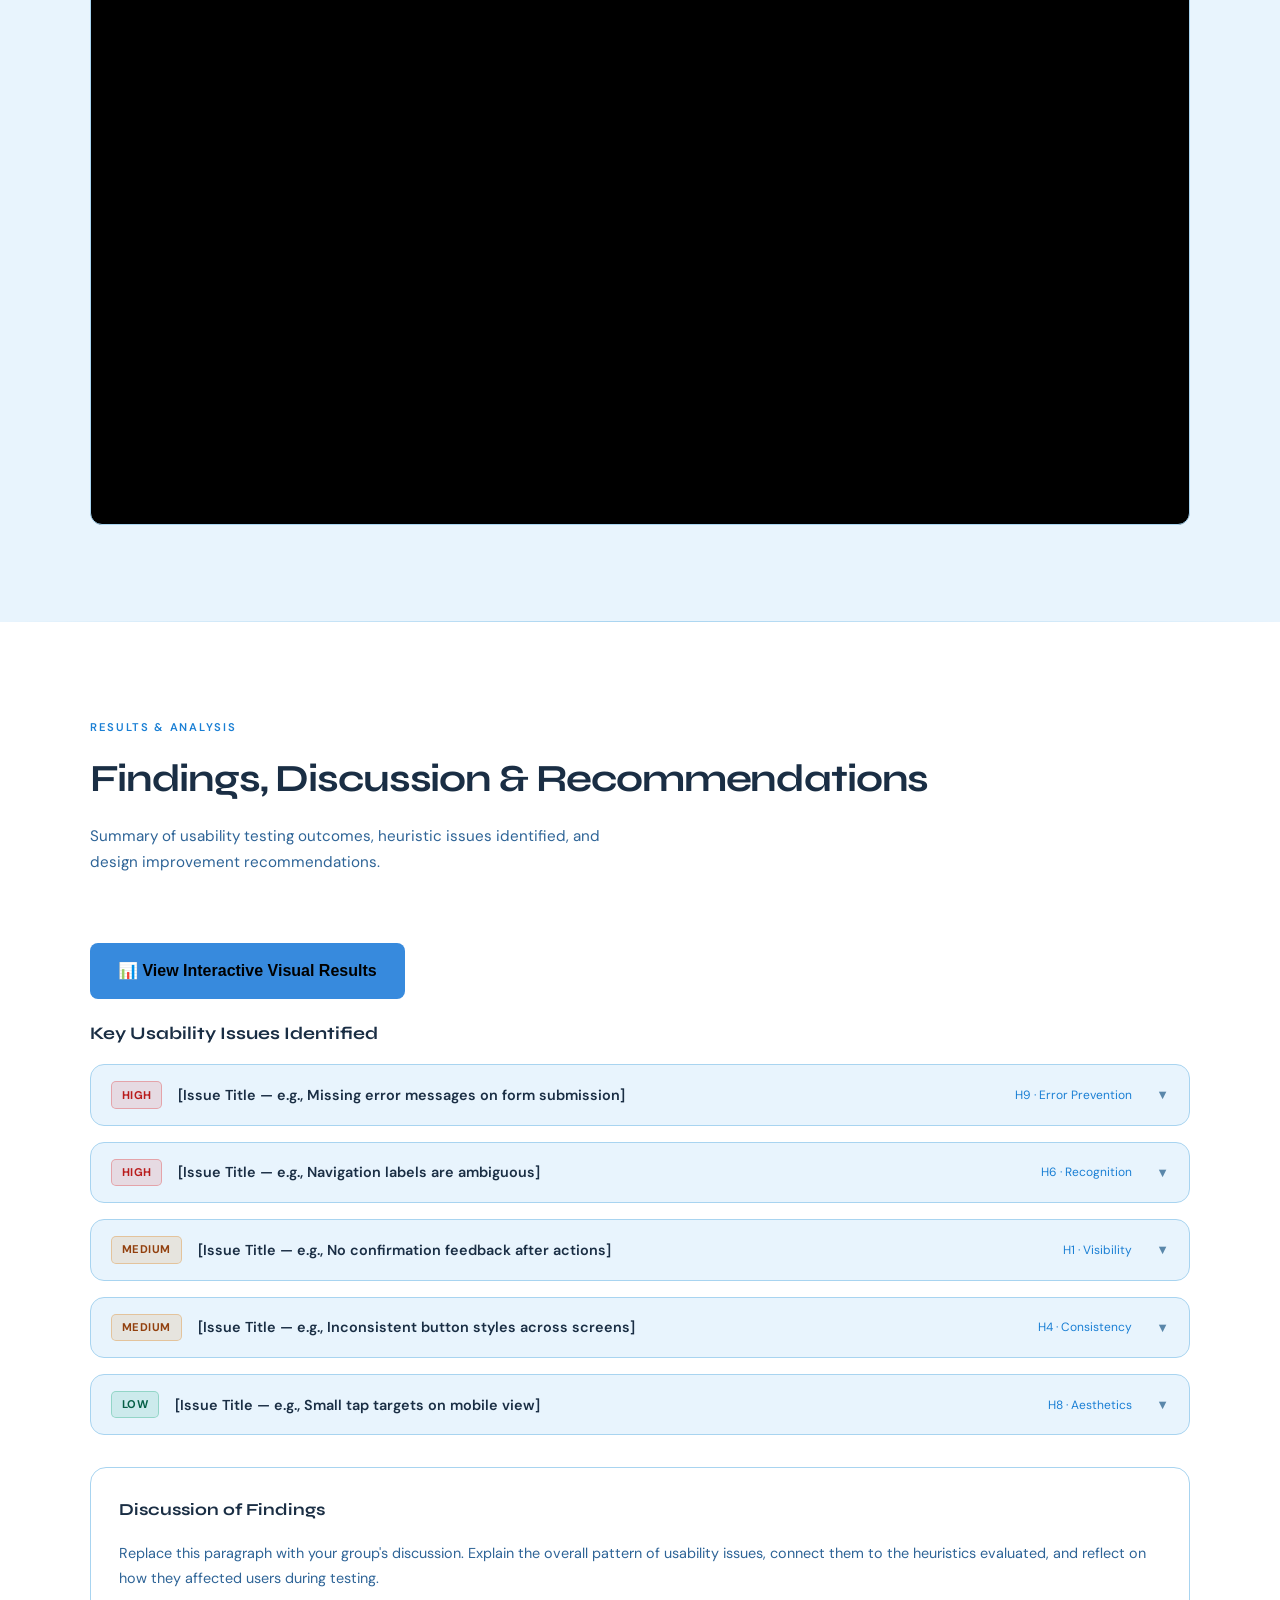
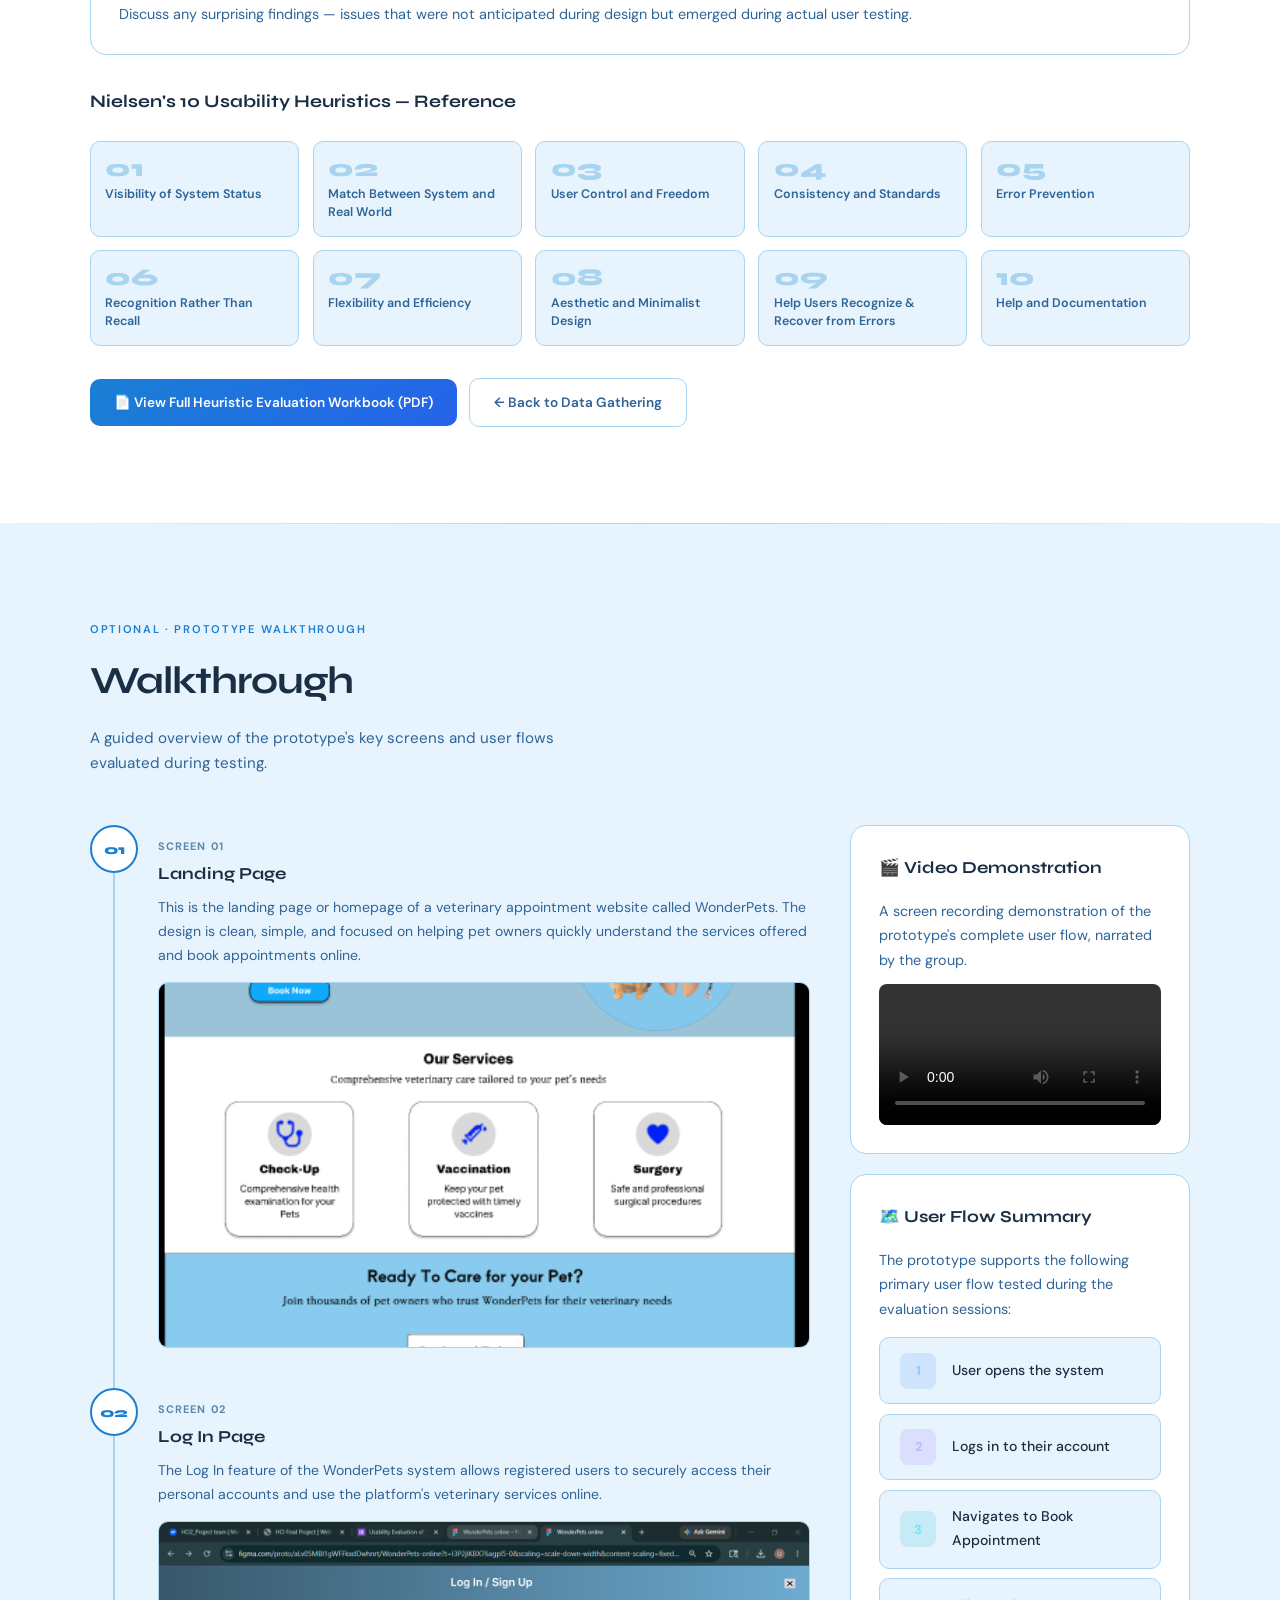
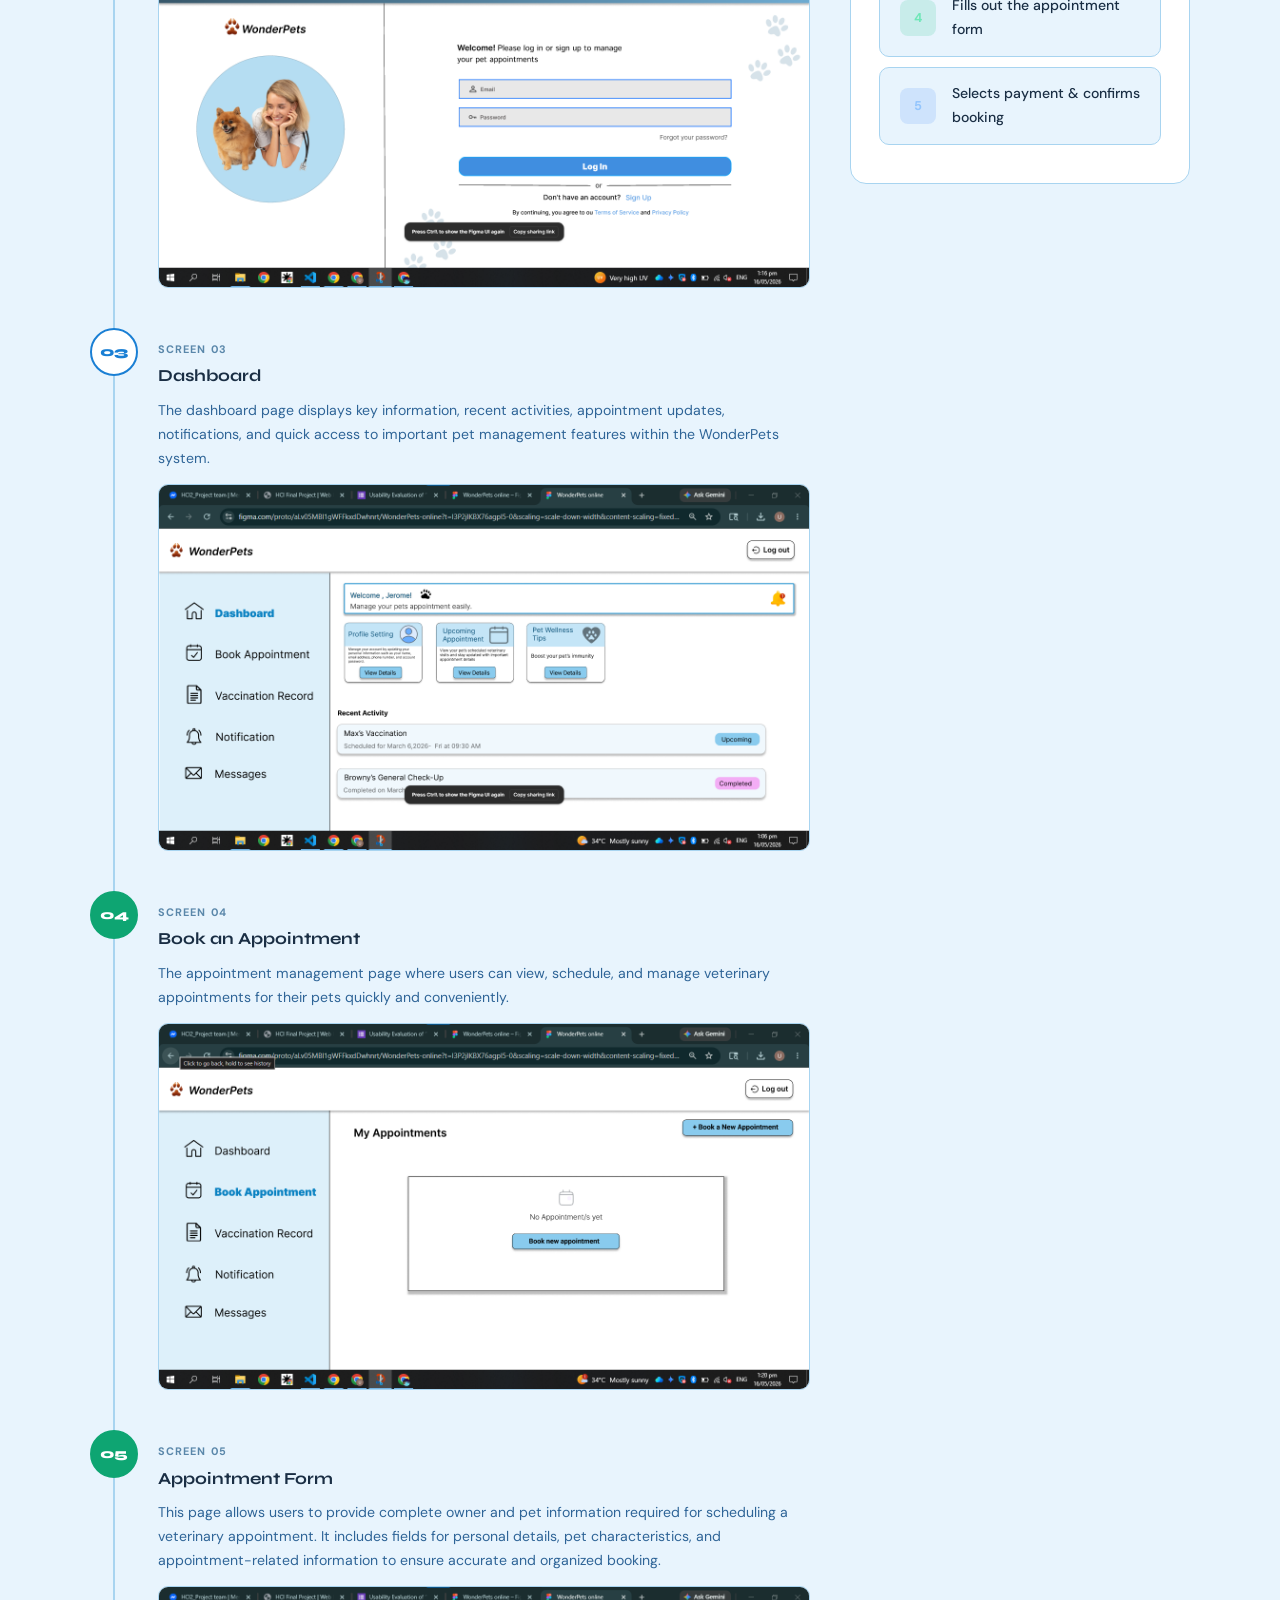
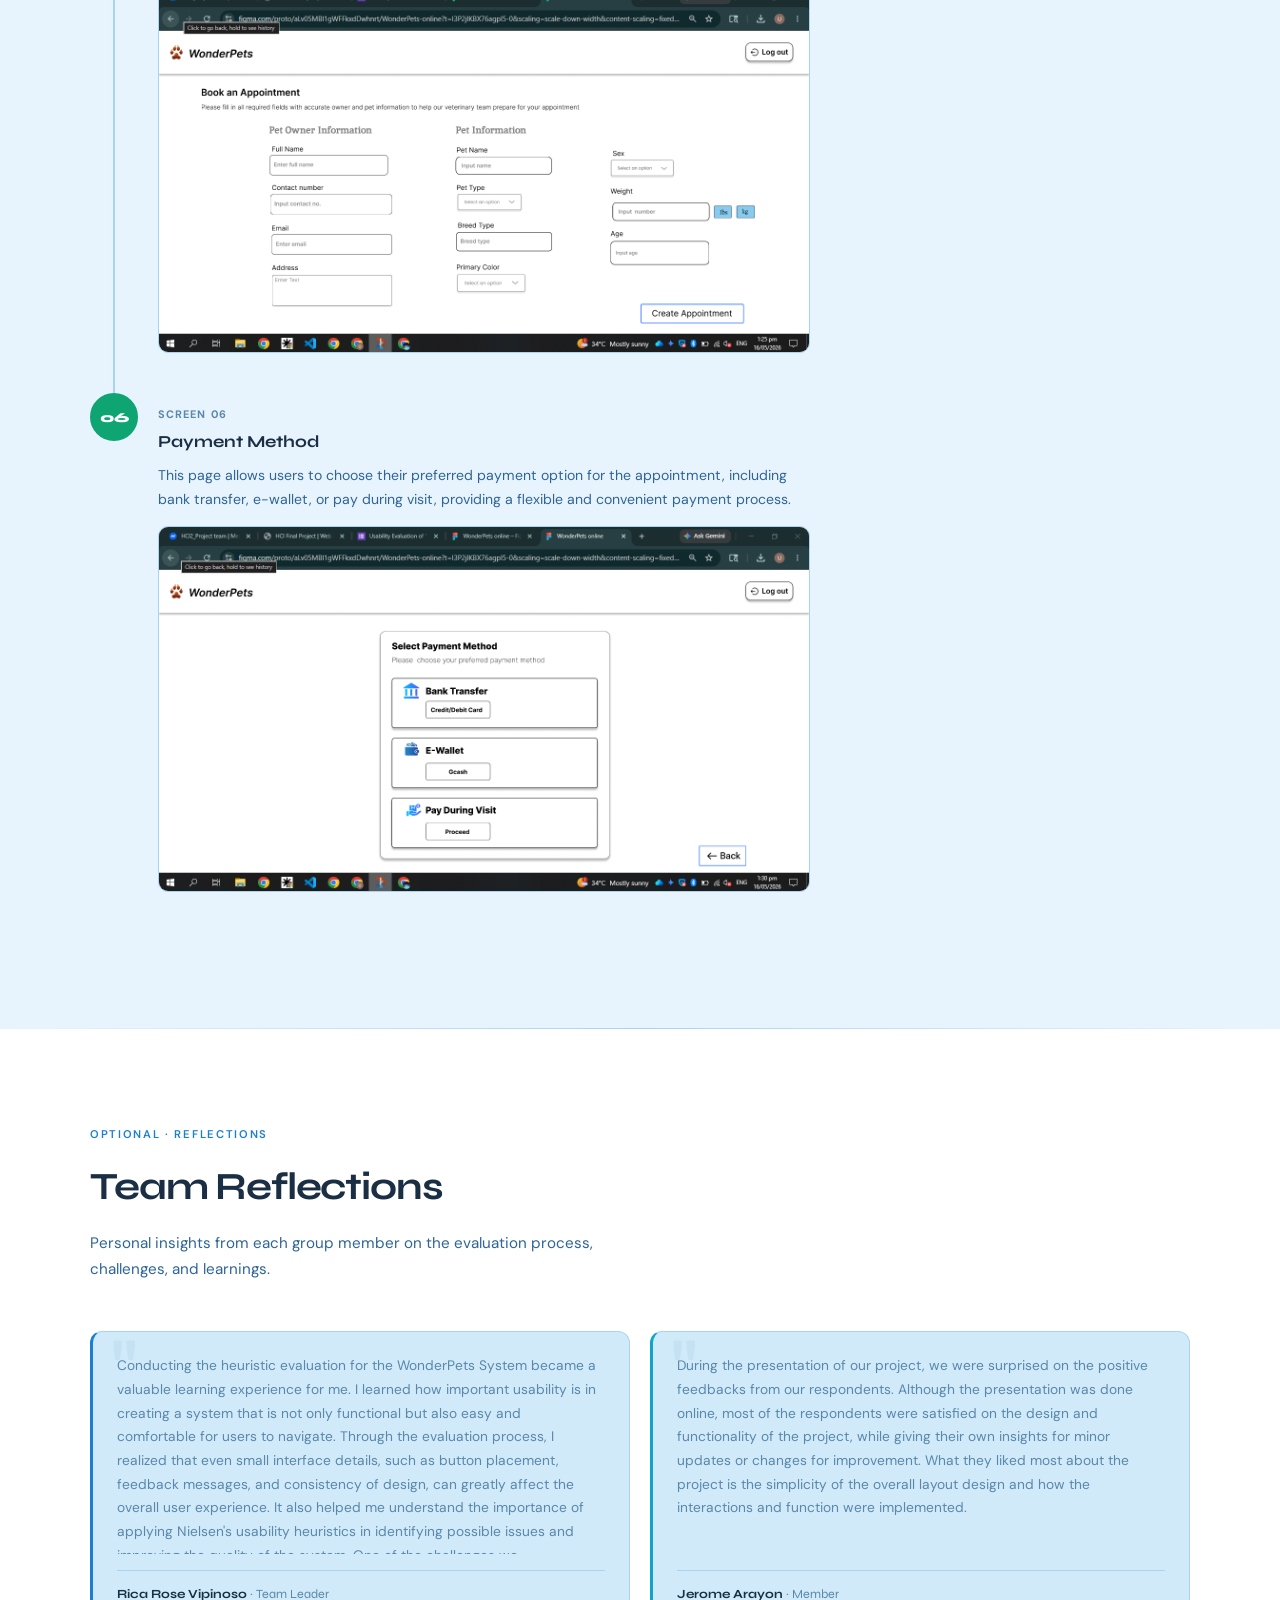
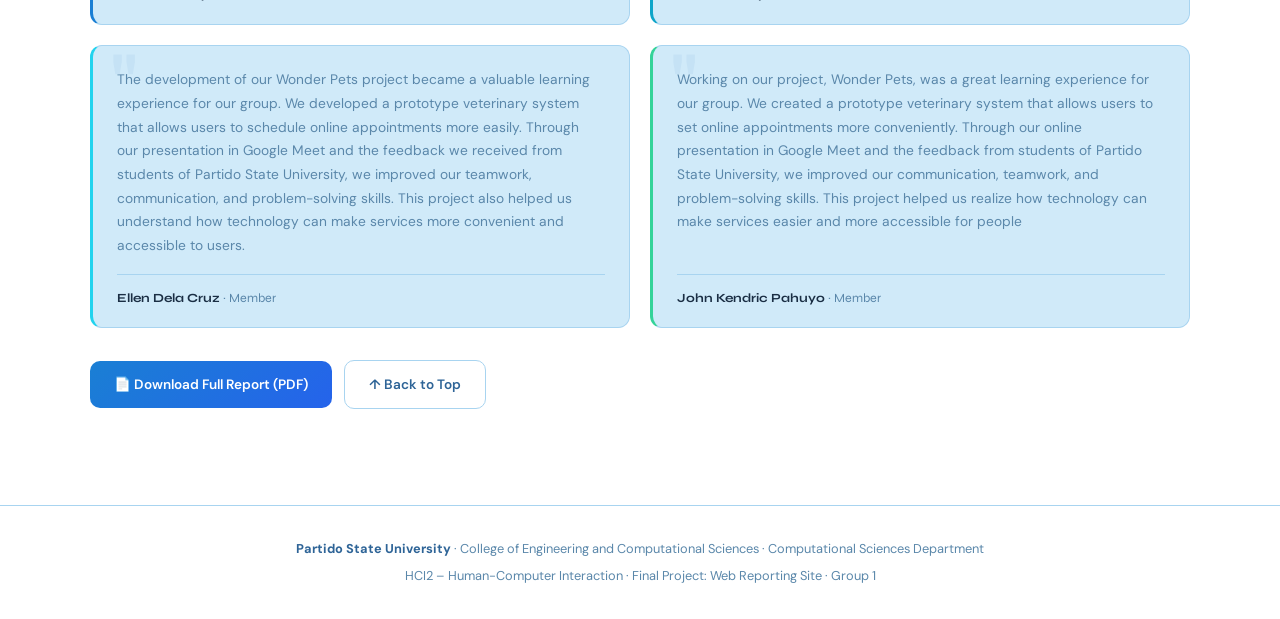
==== commit 5d4f2762: "new link video uploaded" ====
--- a/index.html
+++ b/index.html
@@ -265,13 +265,16 @@
       <h4 style="font-family:'Syne',sans-serif;font-weight:700;color:var(--text);margin:1.75rem 0 0.5rem;font-size:0.95rem;">Session Videos</h4>
       <div class="session-video-section">
         <div class="session-video-wrapper">
-          <video controls>
-            <source src="gmeet video.mp4" type="video/mp4">
-            Your browser does not support the video tag.
-          </video>
-        </div>
-      </div>
-    </div>
+          <iframe
+            src="https://drive.google.com/file/d/1l-YGSkYy1VfjFzA1NPZ6H37_xDl5Rk7O/preview"
+            width="100%"
+            height="100%"
+            allow="autoplay"
+            allowfullscreen
+            style="border:none; display:block;">
+          </iframe>
+        </div>
+      </div>
   </section>
 
   <div class="divider"></div>
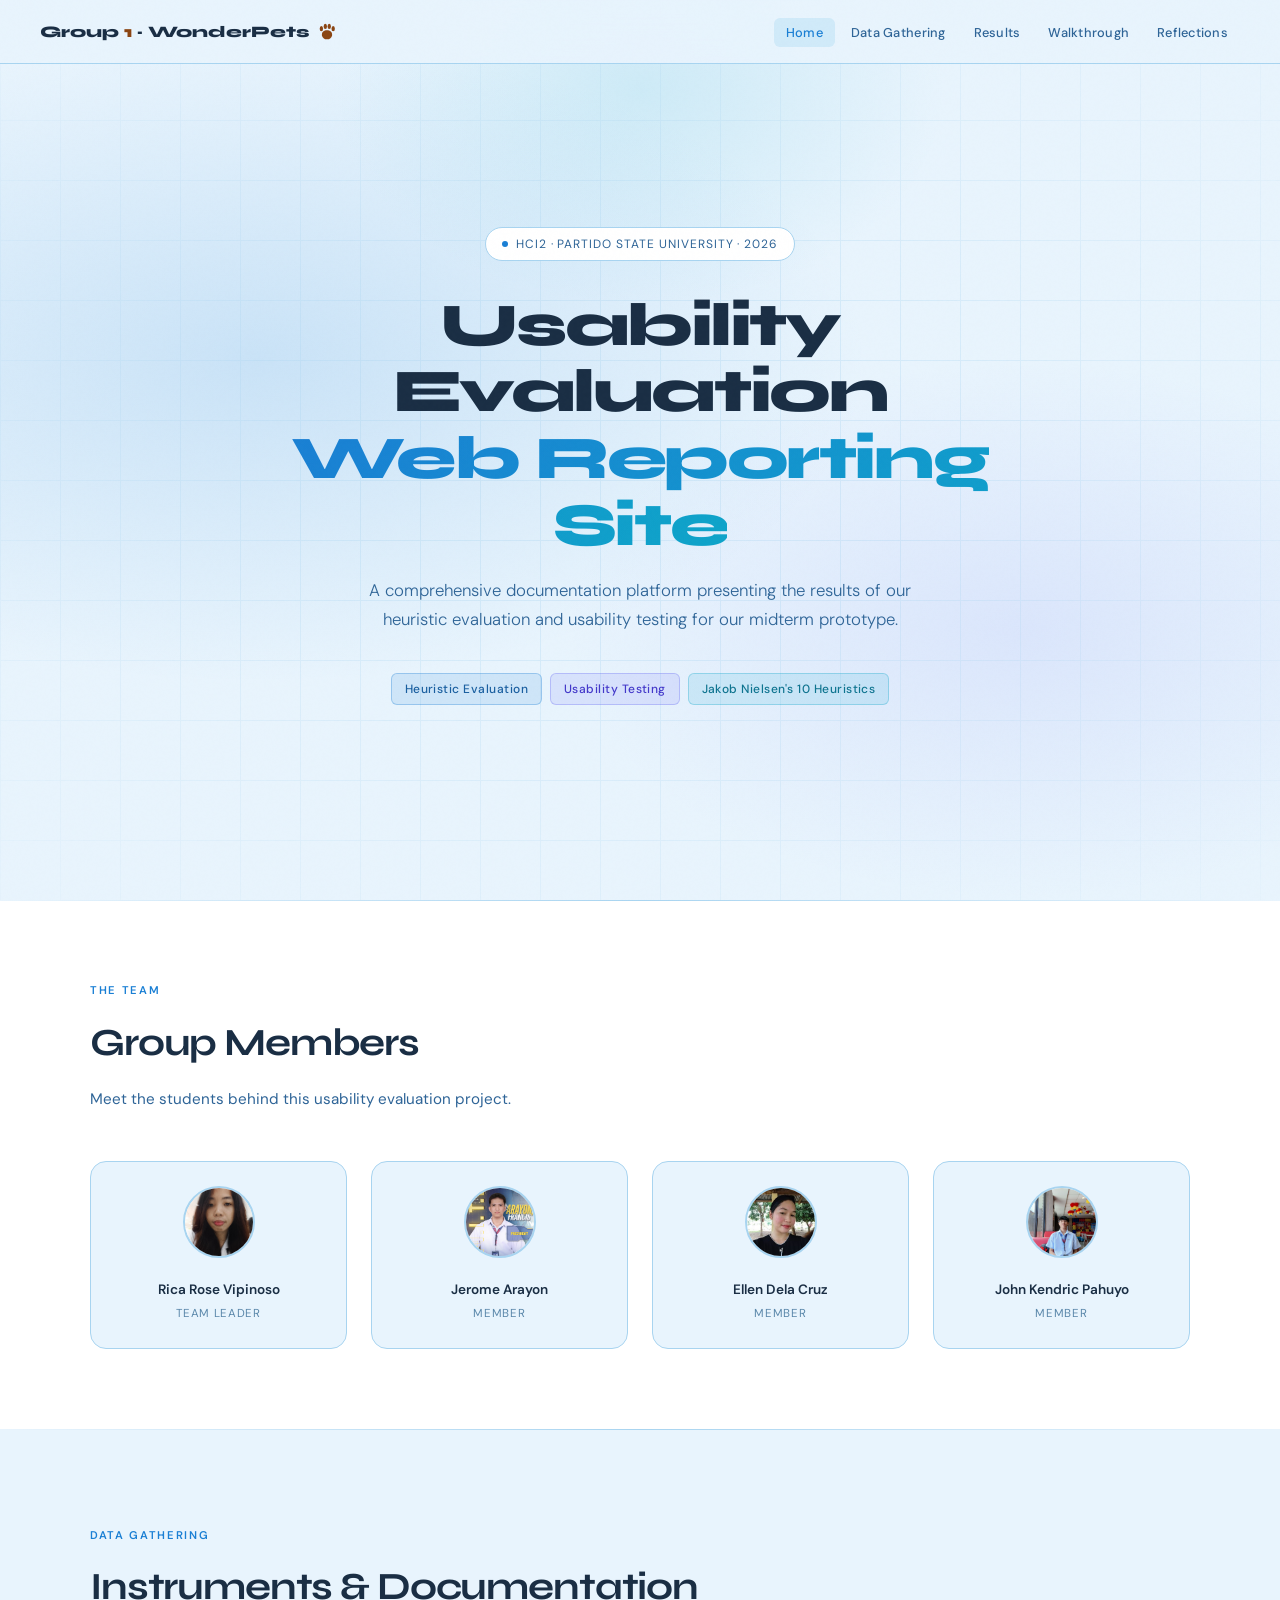
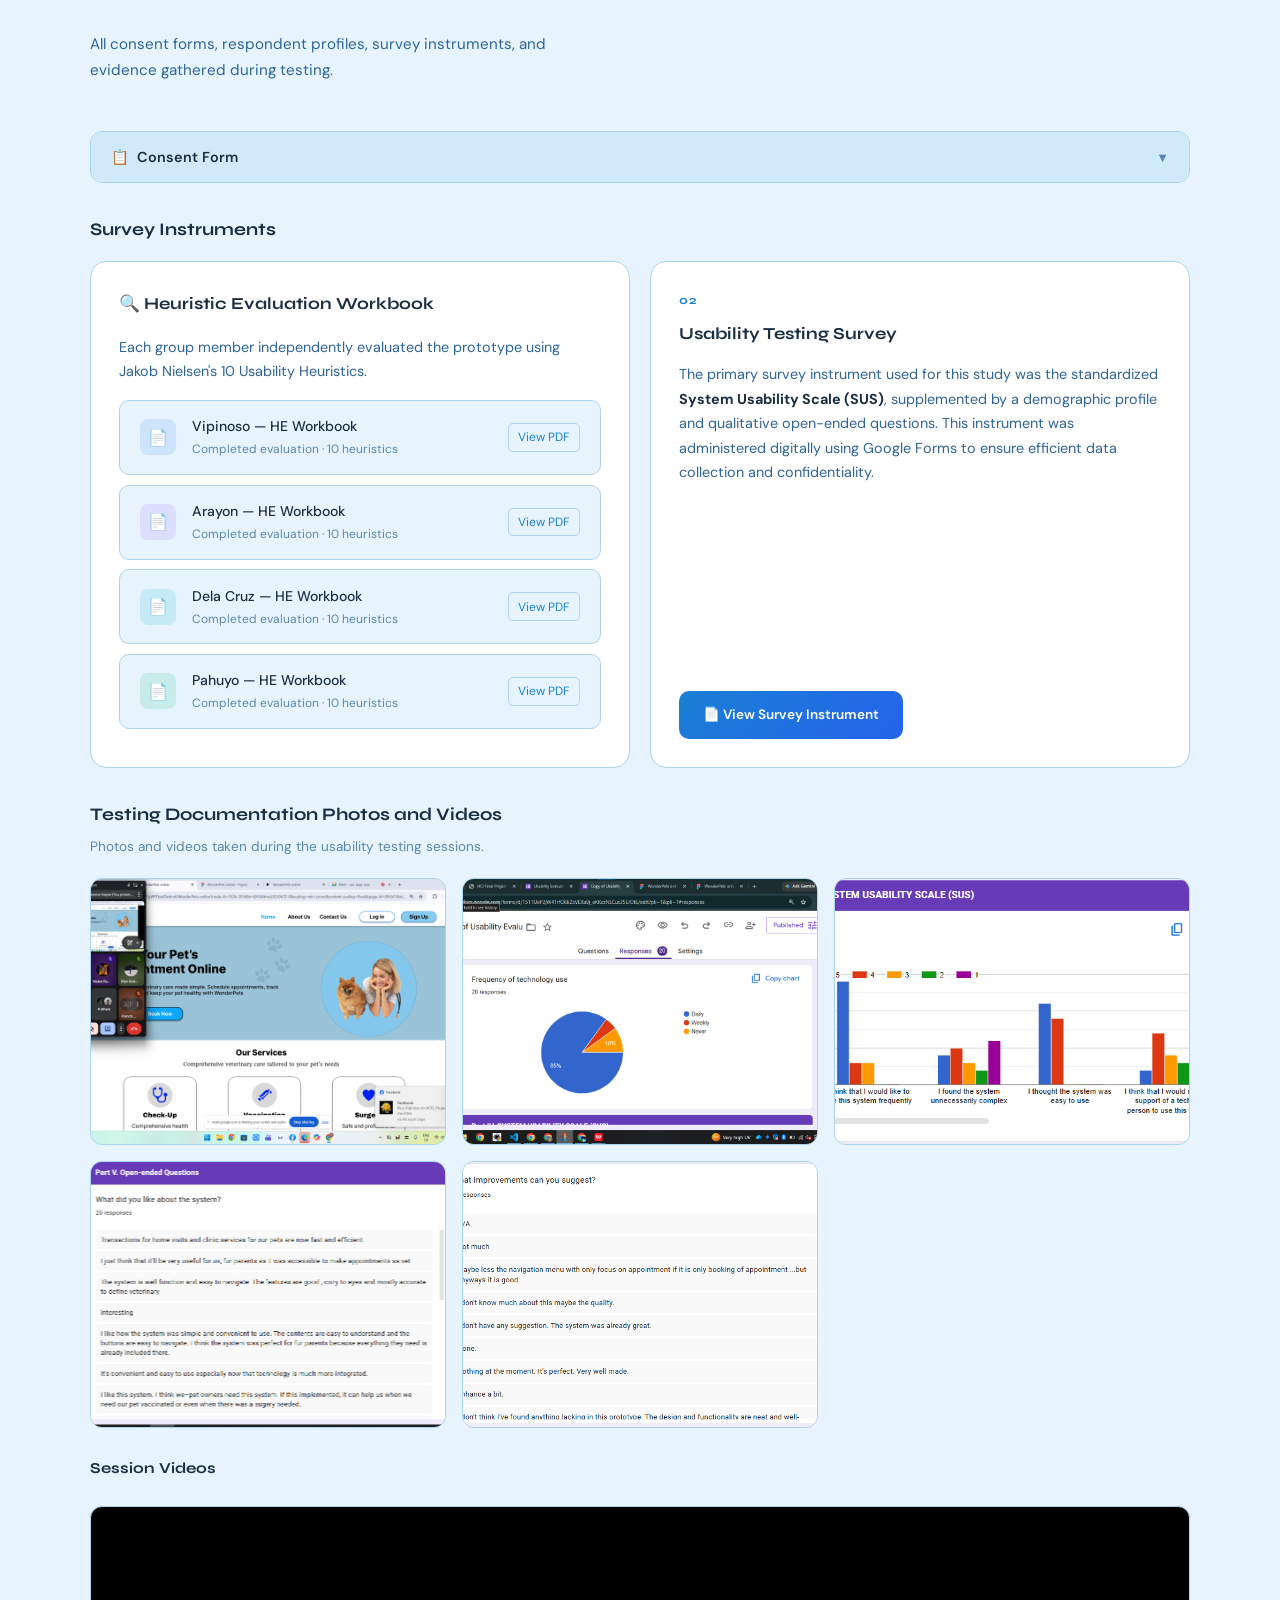
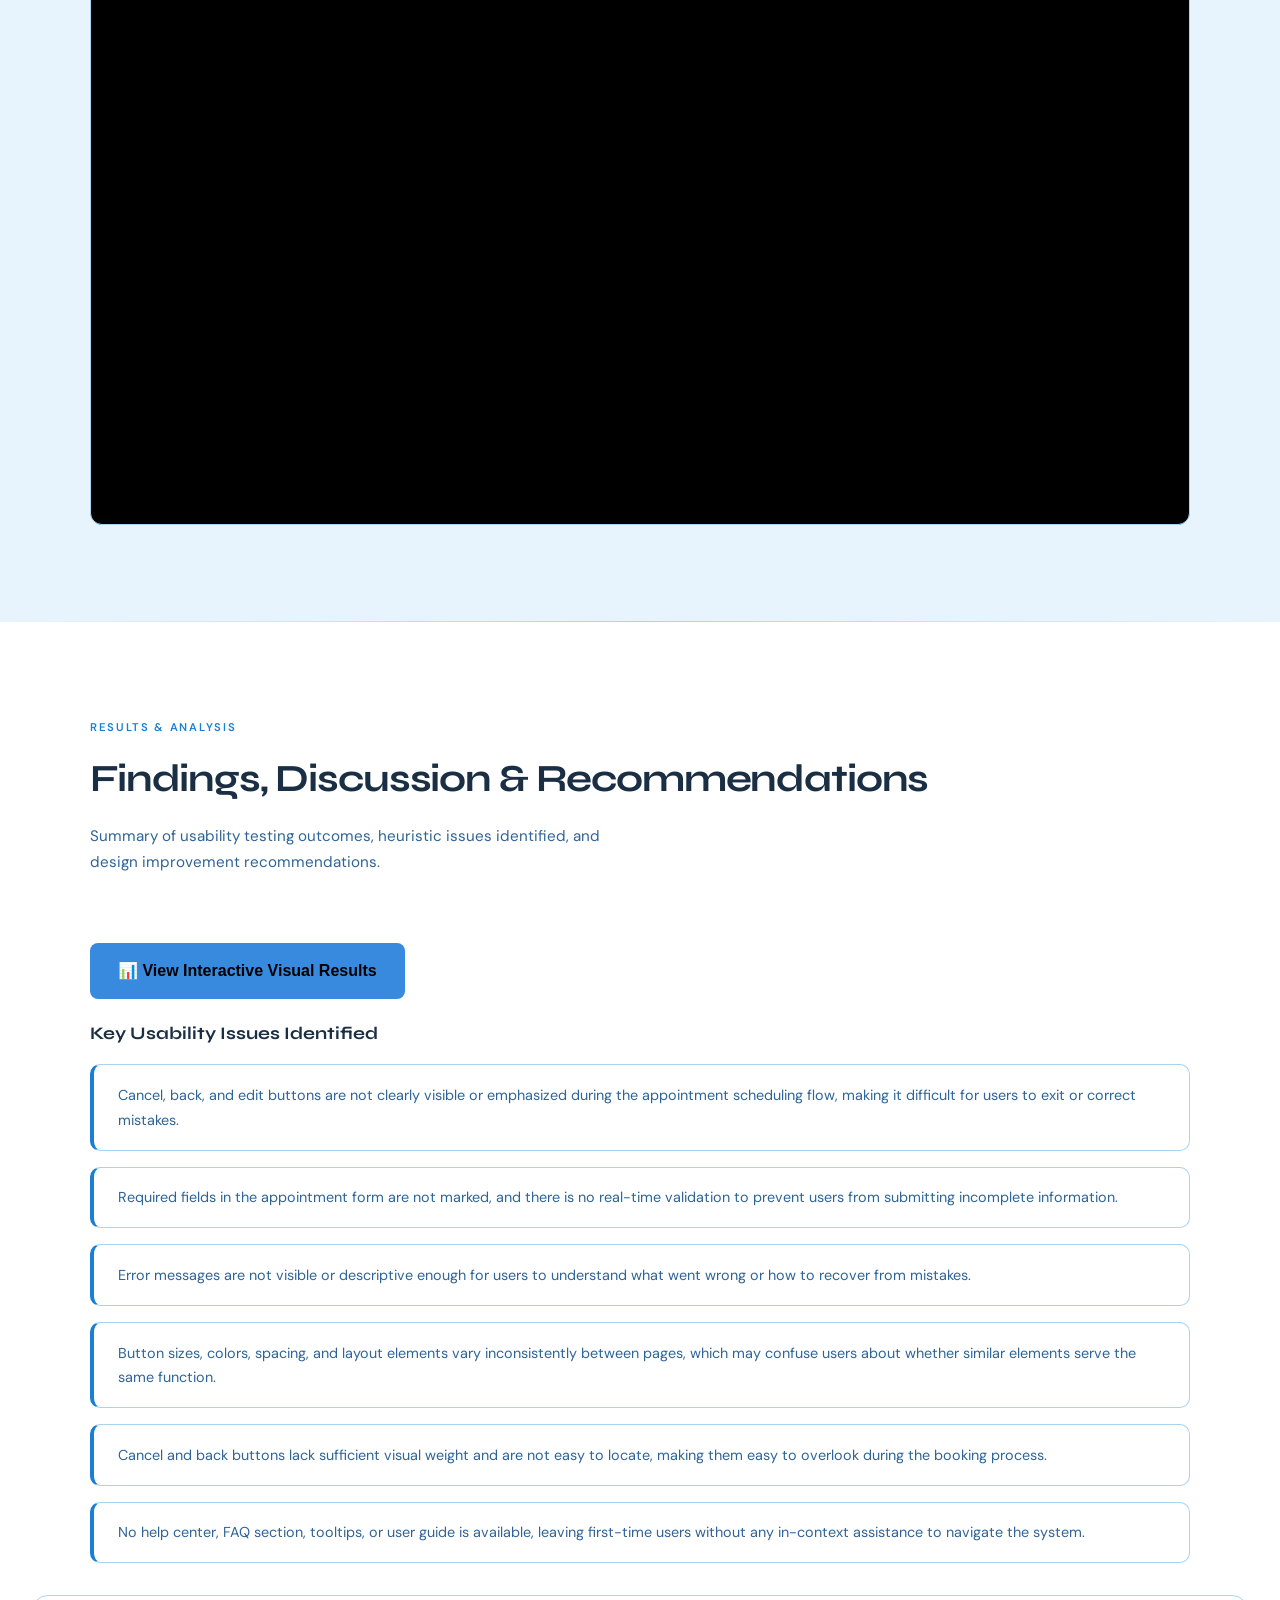
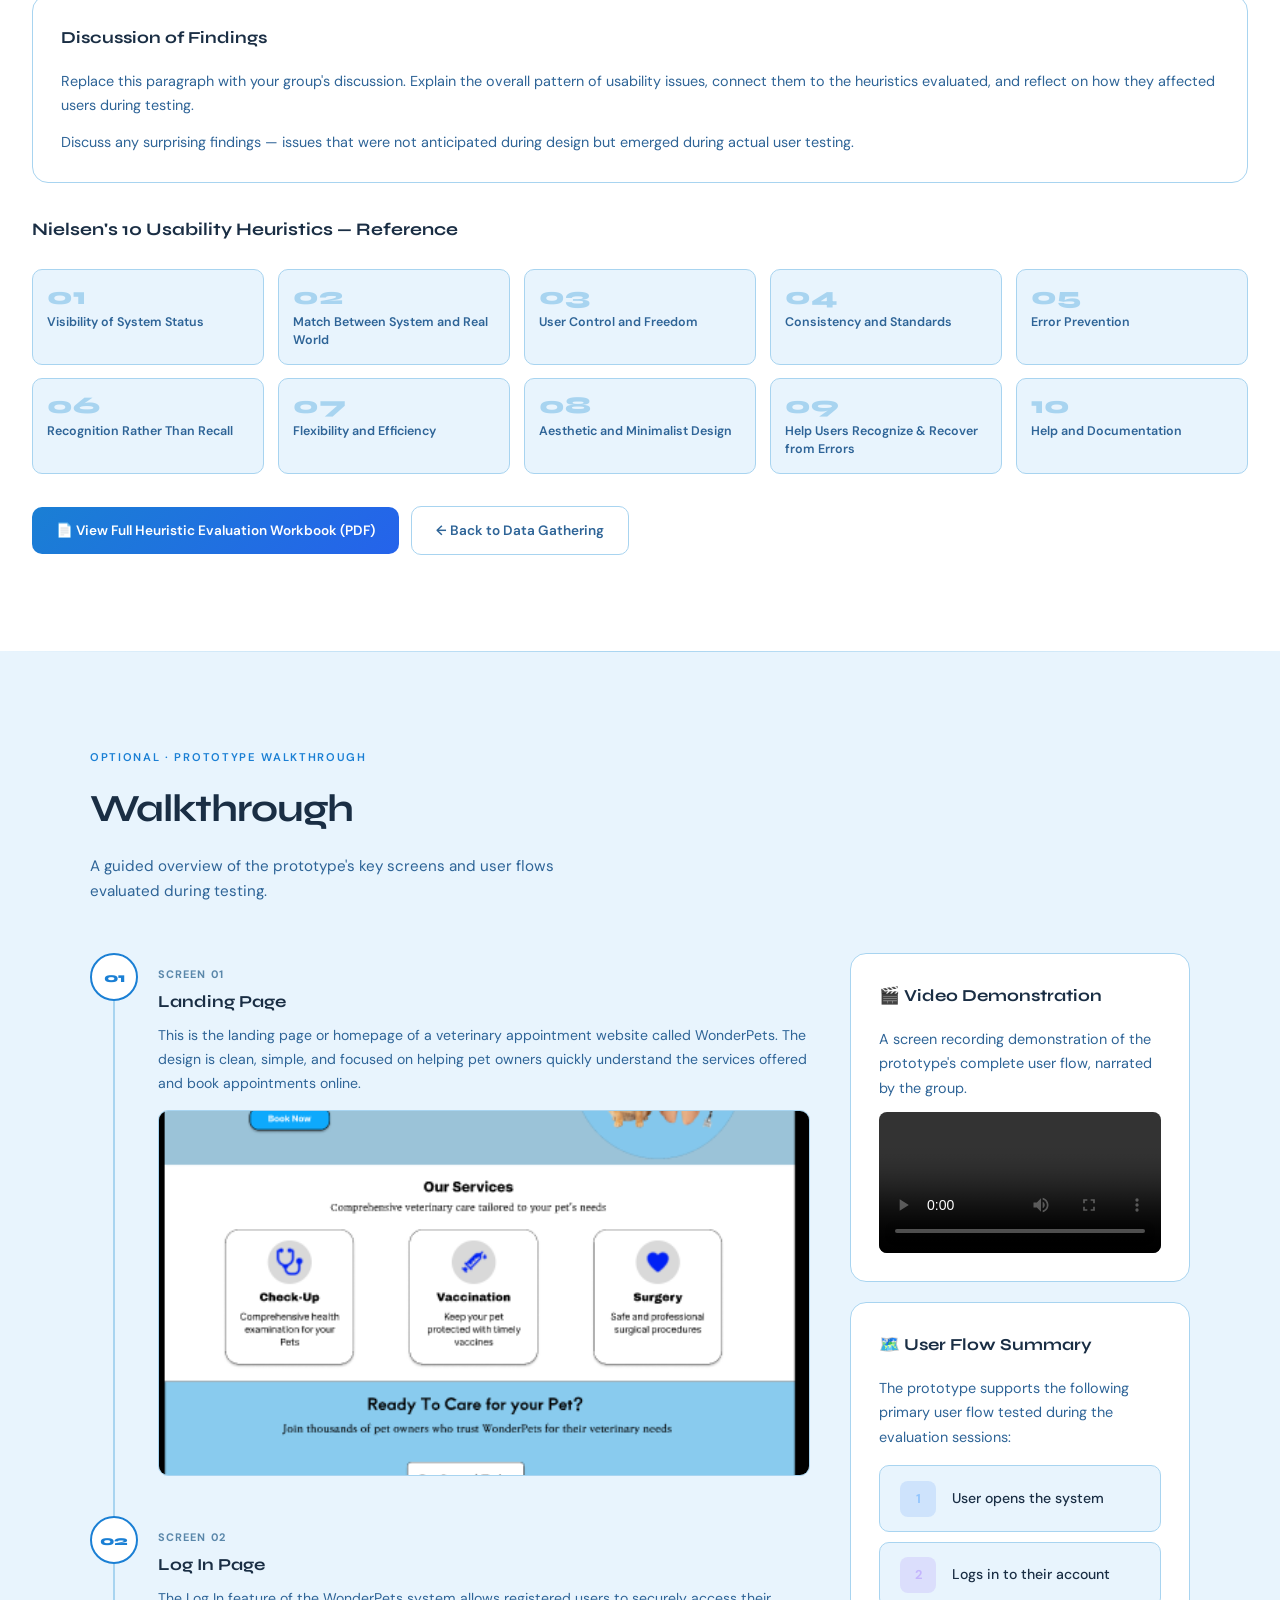
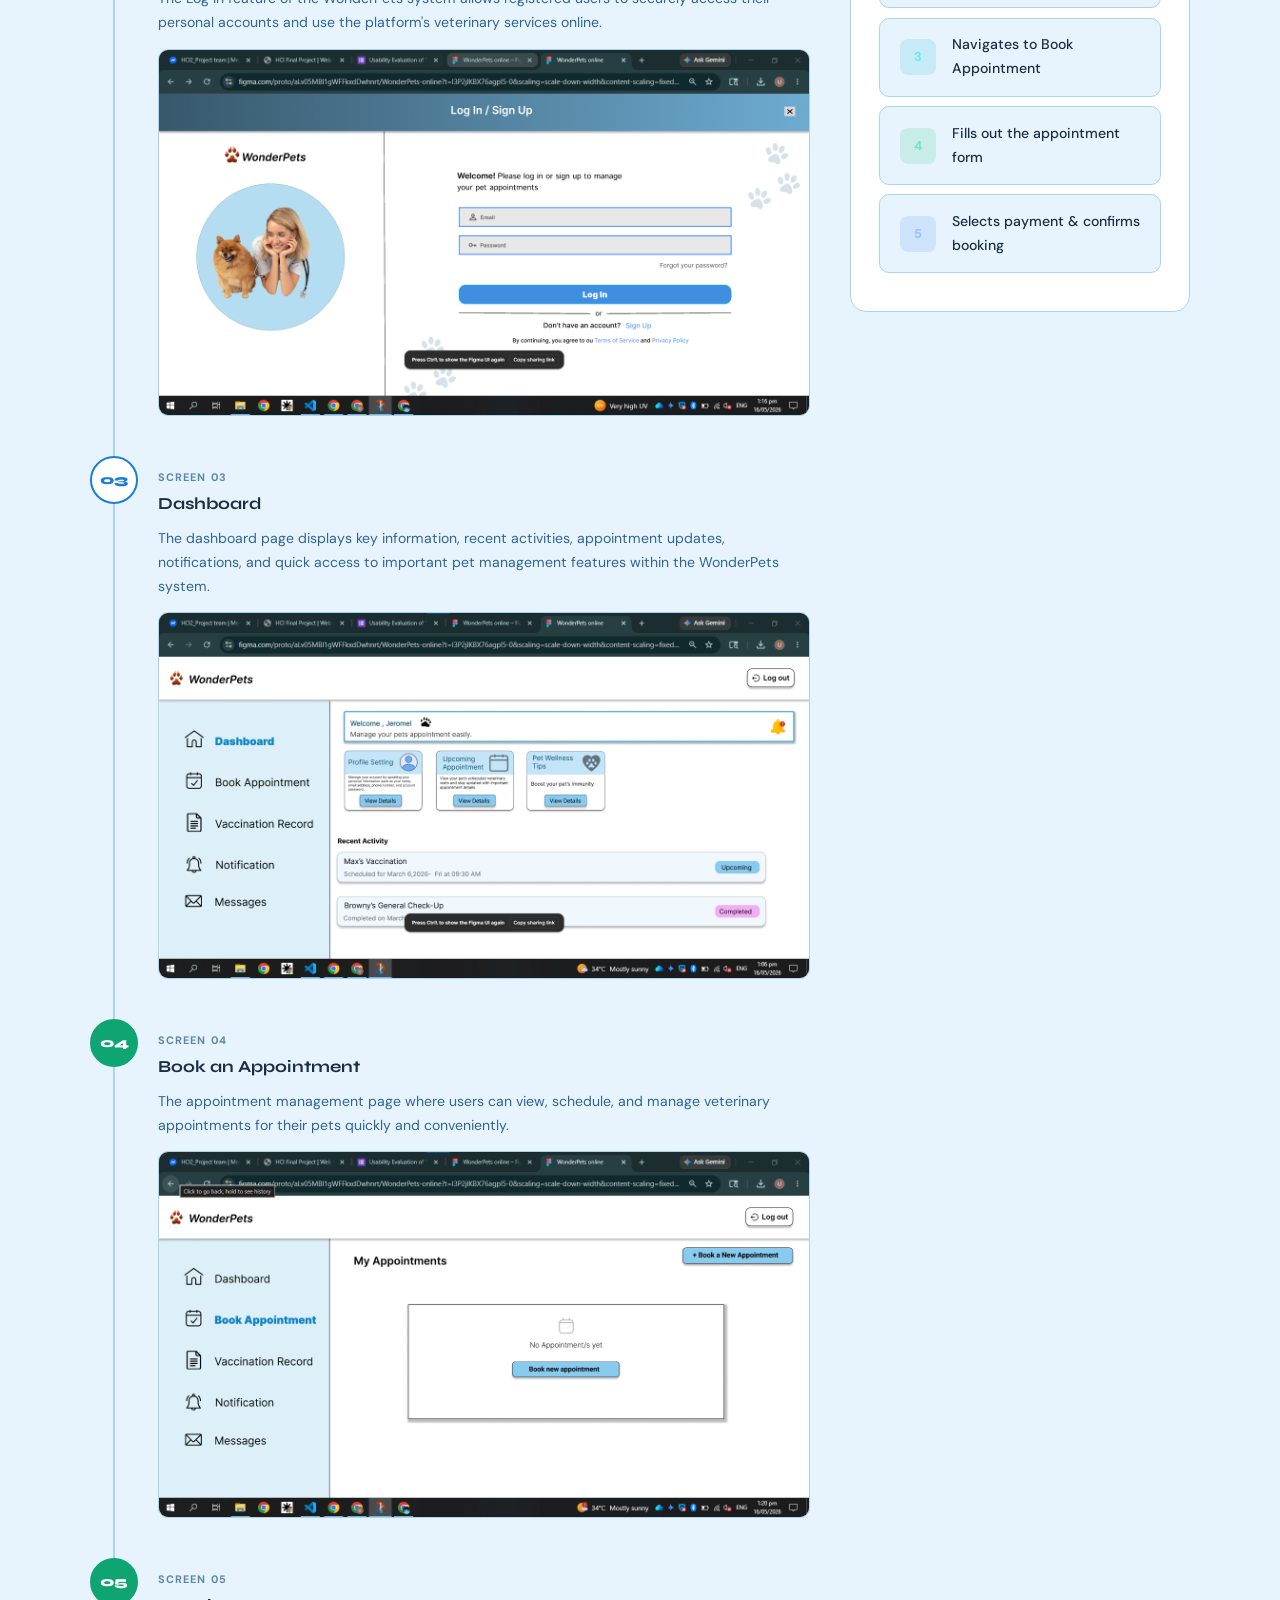
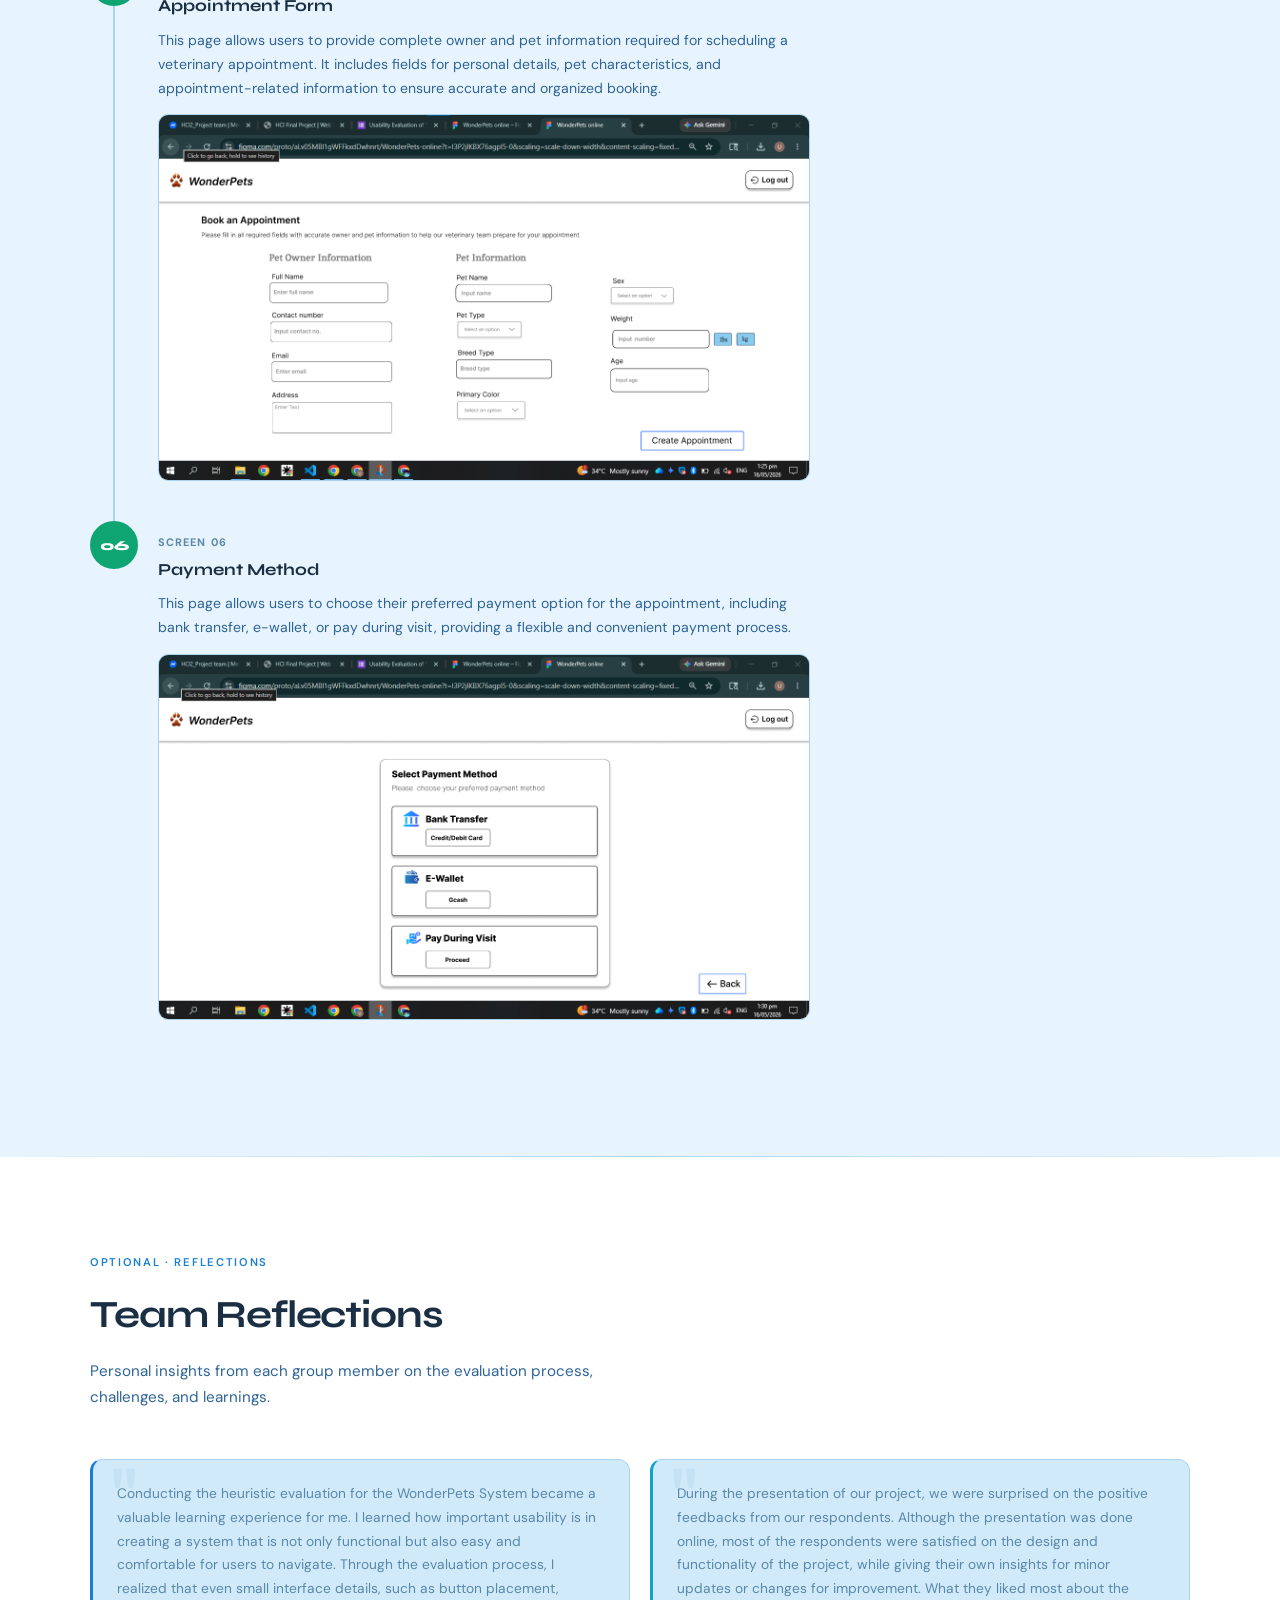
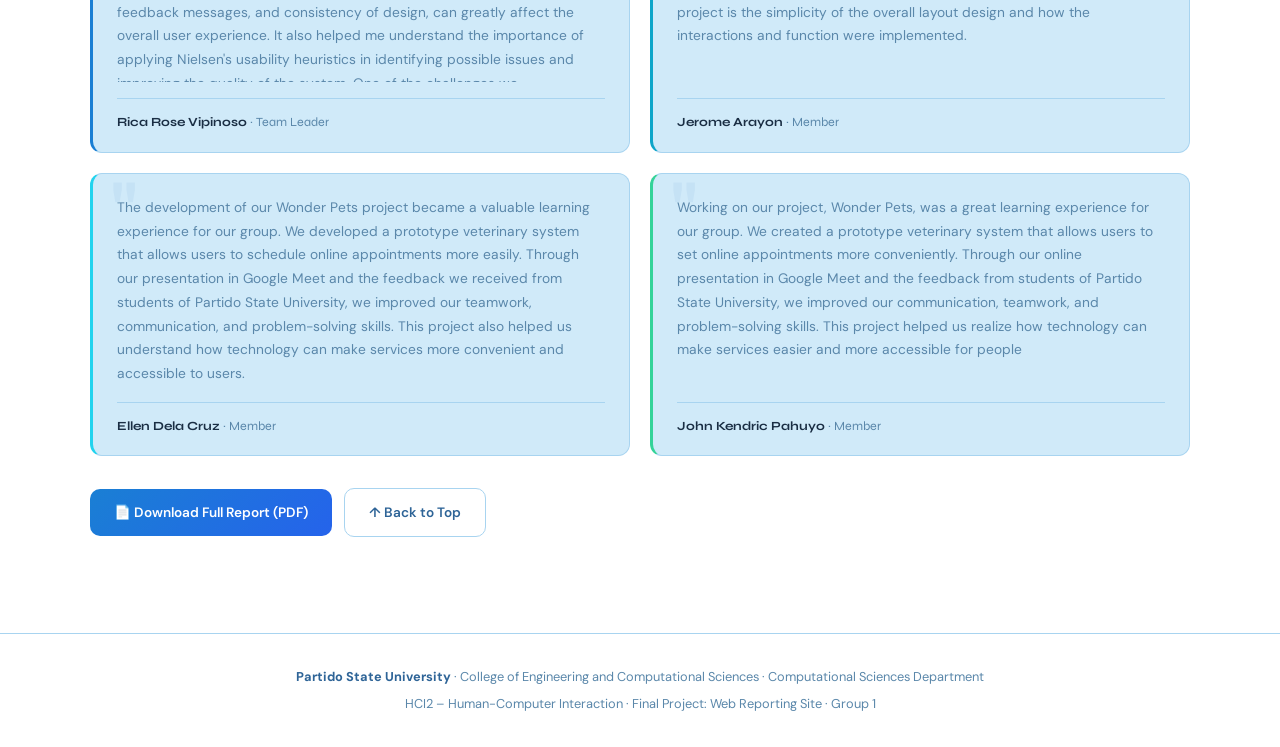
==== commit 73a9990b: "new update index" ====
--- a/index.html
+++ b/index.html
@@ -290,69 +290,33 @@
 
       <h3 style="font-family:'Syne',sans-serif;font-weight:700;color:var(--text);margin-bottom:1rem;font-size:1.1rem;">Key Usability Issues Identified</h3>
 
-      <div class="finding-card">
-        <div class="finding-header" onclick="toggleFinding(this)">
-          <span class="severity-badge sev-high">High</span>
-          <span class="finding-title">[Issue Title — e.g., Missing error messages on form submission]</span>
-          <span class="finding-heuristic">H9 · Error Prevention</span>
-          <span style="color:var(--muted);font-size:0.8rem;margin-left:0.5rem;">▼</span>
-        </div>
-        <div class="finding-body">
-          <p><strong style="color:var(--text)">Description:</strong> Replace this with a specific description of the usability issue observed.</p>
-          <p><strong style="color:var(--text)">Heuristic Violated:</strong> Nielsen Heuristic #9 — Help users recognize, diagnose, and recover from errors.</p>
-          <div class="rec-box"><strong>Recommendation:</strong> Replace this with a concrete design recommendation to fix the issue.</div>
-        </div>
-      </div>
-
-      <div class="finding-card">
-        <div class="finding-header" onclick="toggleFinding(this)">
-          <span class="severity-badge sev-high">High</span>
-          <span class="finding-title">[Issue Title — e.g., Navigation labels are ambiguous]</span>
-          <span class="finding-heuristic">H6 · Recognition</span>
-          <span style="color:var(--muted);font-size:0.8rem;margin-left:0.5rem;">▼</span>
-        </div>
-        <div class="finding-body">
-          <p><strong style="color:var(--text)">Description:</strong> Describe the navigation issue here.</p>
-          <p><strong style="color:var(--text)">Heuristic Violated:</strong> Nielsen Heuristic #6 — Recognition rather than recall.</p>
-          <div class="rec-box"><strong>Recommendation:</strong> Relabel navigation items, add icons, use breadcrumbs.</div>
-        </div>
-      </div>
-
-      <div class="finding-card">
-        <div class="finding-header" onclick="toggleFinding(this)">
-          <span class="severity-badge sev-med">Medium</span>
-          <span class="finding-title">[Issue Title — e.g., No confirmation feedback after actions]</span>
-          <span class="finding-heuristic">H1 · Visibility</span>
-          <span style="color:var(--muted);font-size:0.8rem;margin-left:0.5rem;">▼</span>
-        </div>
-        <div class="finding-body">
-          <p><strong style="color:var(--text)">Description:</strong> Describe the feedback issue here.</p>
-          <p><strong style="color:var(--text)">Heuristic Violated:</strong> Nielsen Heuristic #1 — Visibility of system status.</p>
-          <div class="rec-box"><strong>Recommendation:</strong> Add toast notifications, loading indicators, or success/error banners.</div>
-        </div>
-      </div>
-
-      <div class="finding-card">
-        <div class="finding-header" onclick="toggleFinding(this)">
-          <span class="severity-badge sev-med">Medium</span>
-          <span class="finding-title">[Issue Title — e.g., Inconsistent button styles across screens]</span>
-          <span class="finding-heuristic">H4 · Consistency</span>
-          <span style="color:var(--muted);font-size:0.8rem;margin-left:0.5rem;">▼</span>
-        </div>
-        <div class="finding-body">
-          <p><strong style="color:var(--text)">Description:</strong> Describe the inconsistency issue here.</p>
-          <p><strong style="color:var(--text)">Heuristic Violated:</strong> Nielsen Heuristic #4 — Consistency and standards.</p>
-          <div class="rec-box"><strong>Recommendation:</strong> Establish a design system for all interactive components.</div>
-        </div>
-      </div>
-
-      <div class="finding-card">
-        <div class="finding-header" onclick="toggleFinding(this)">
-          <span class="severity-badge sev-low">Low</span>
-          <span class="finding-title">[Issue Title — e.g., Small tap targets on mobile view]</span>
-          <span class="finding-heuristic">H8 · Aesthetics</span>
-          <span style="color:var(--muted);font-size:0.8rem;margin-left:0.5rem;">▼</span>
-        </div>
+<div style="display:flex;flex-direction:column;gap:1rem;">
+
+  <div style="background:var(--surface);border:1px solid var(--border);border-left:4px solid var(--accent);border-radius:10px;padding:1.1rem 1.5rem;">
+    <p style="color:var(--soft);font-size:0.9rem;line-height:1.7;">Cancel, back, and edit buttons are not clearly visible or emphasized during the appointment scheduling flow, making it difficult for users to exit or correct mistakes.</p>
+  </div>
+
+  <div style="background:var(--surface);border:1px solid var(--border);border-left:4px solid var(--accent);border-radius:10px;padding:1.1rem 1.5rem;">
+    <p style="color:var(--soft);font-size:0.9rem;line-height:1.7;">Required fields in the appointment form are not marked, and there is no real-time validation to prevent users from submitting incomplete information.</p>
+  </div>
+
+  <div style="background:var(--surface);border:1px solid var(--border);border-left:4px solid var(--accent);border-radius:10px;padding:1.1rem 1.5rem;">
+    <p style="color:var(--soft);font-size:0.9rem;line-height:1.7;">Error messages are not visible or descriptive enough for users to understand what went wrong or how to recover from mistakes.</p>
+  </div>
+
+  <div style="background:var(--surface);border:1px solid var(--border);border-left:4px solid var(--accent);border-radius:10px;padding:1.1rem 1.5rem;">
+    <p style="color:var(--soft);font-size:0.9rem;line-height:1.7;">Button sizes, colors, spacing, and layout elements vary inconsistently between pages, which may confuse users about whether similar elements serve the same function.</p>
+  </div>
+
+  <div style="background:var(--surface);border:1px solid var(--border);border-left:4px solid var(--accent);border-radius:10px;padding:1.1rem 1.5rem;">
+    <p style="color:var(--soft);font-size:0.9rem;line-height:1.7;">Cancel and back buttons lack sufficient visual weight and are not easy to locate, making them easy to overlook during the booking process.</p>
+  </div>
+
+  <div style="background:var(--surface);border:1px solid var(--border);border-left:4px solid var(--accent);border-radius:10px;padding:1.1rem 1.5rem;">
+    <p style="color:var(--soft);font-size:0.9rem;line-height:1.7;">No help center, FAQ section, tooltips, or user guide is available, leaving first-time users without any in-context assistance to navigate the system.</p>
+  </div>
+
+</div>
         <div class="finding-body">
           <p><strong style="color:var(--text)">Description:</strong> Describe the tap-target or aesthetic issue here.</p>
           <p><strong style="color:var(--text)">Heuristic Violated:</strong> Nielsen Heuristic #8 — Aesthetic and minimalist design.</p>
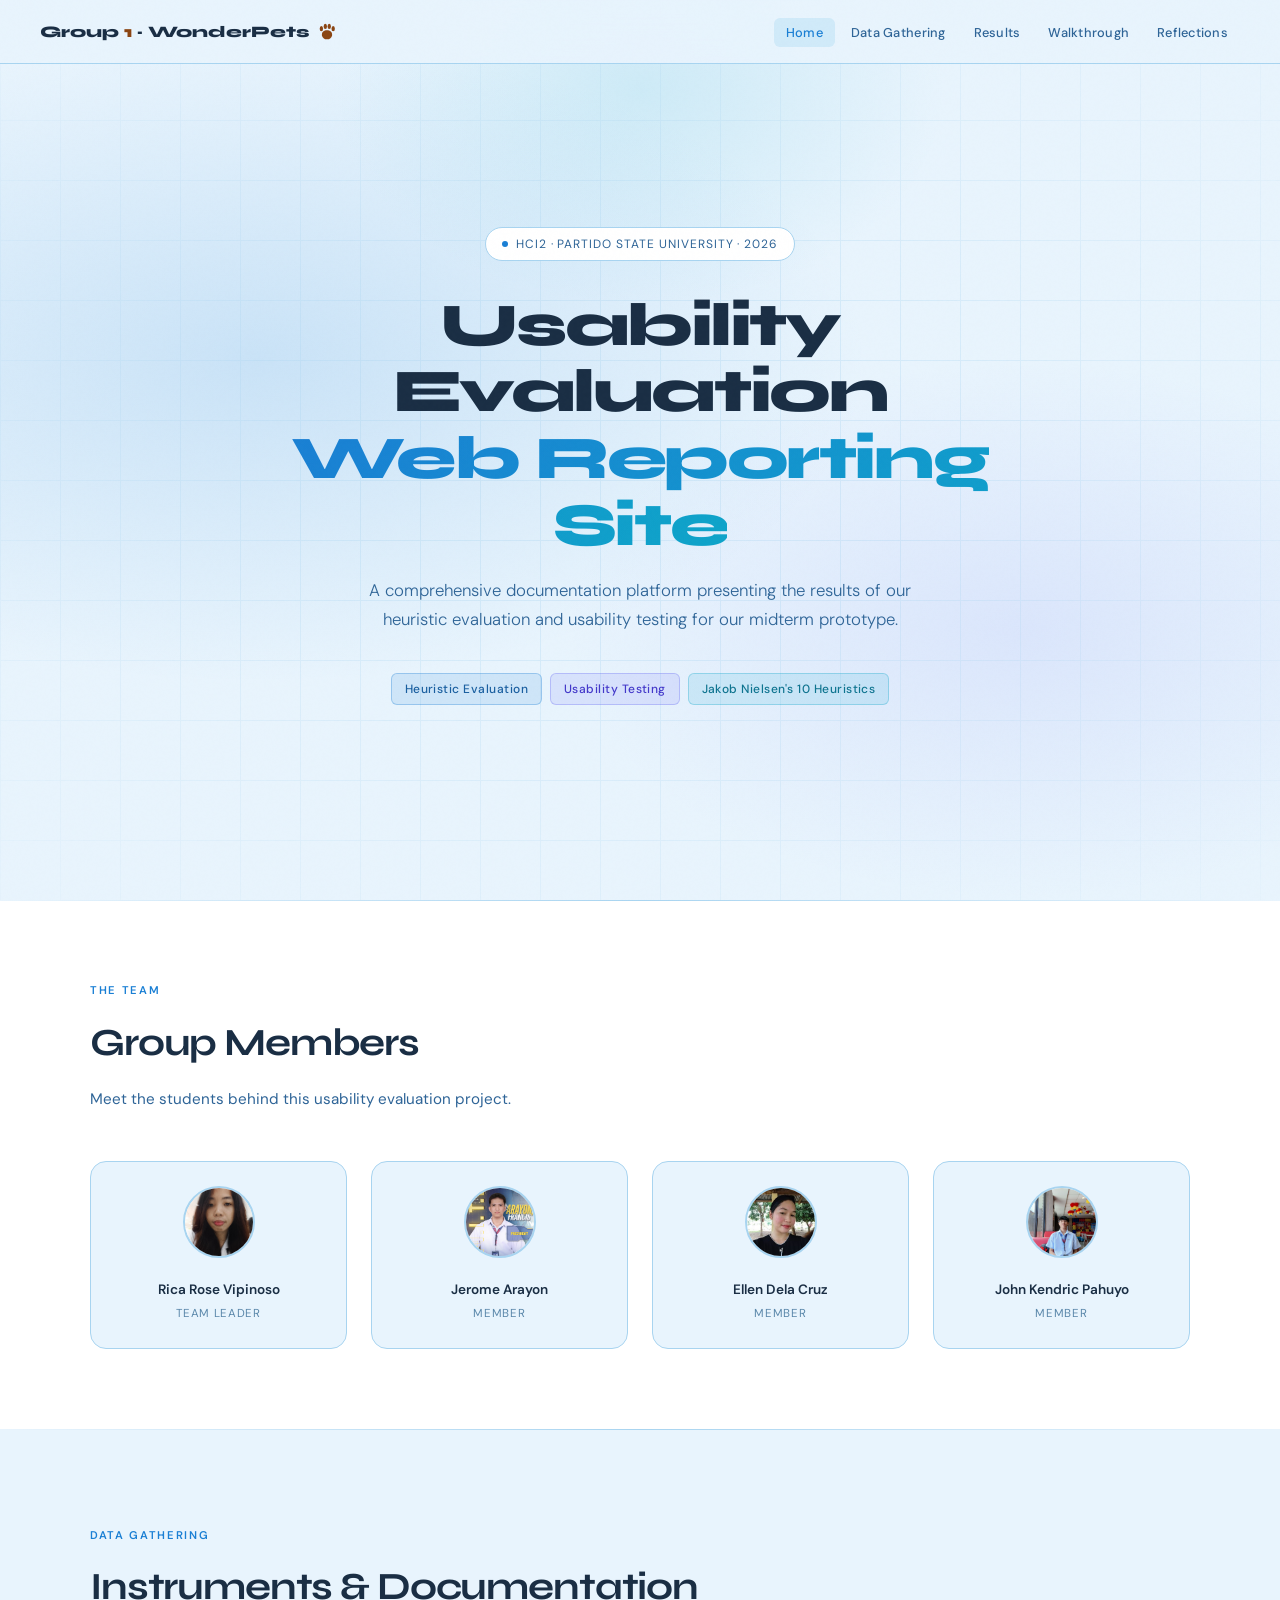
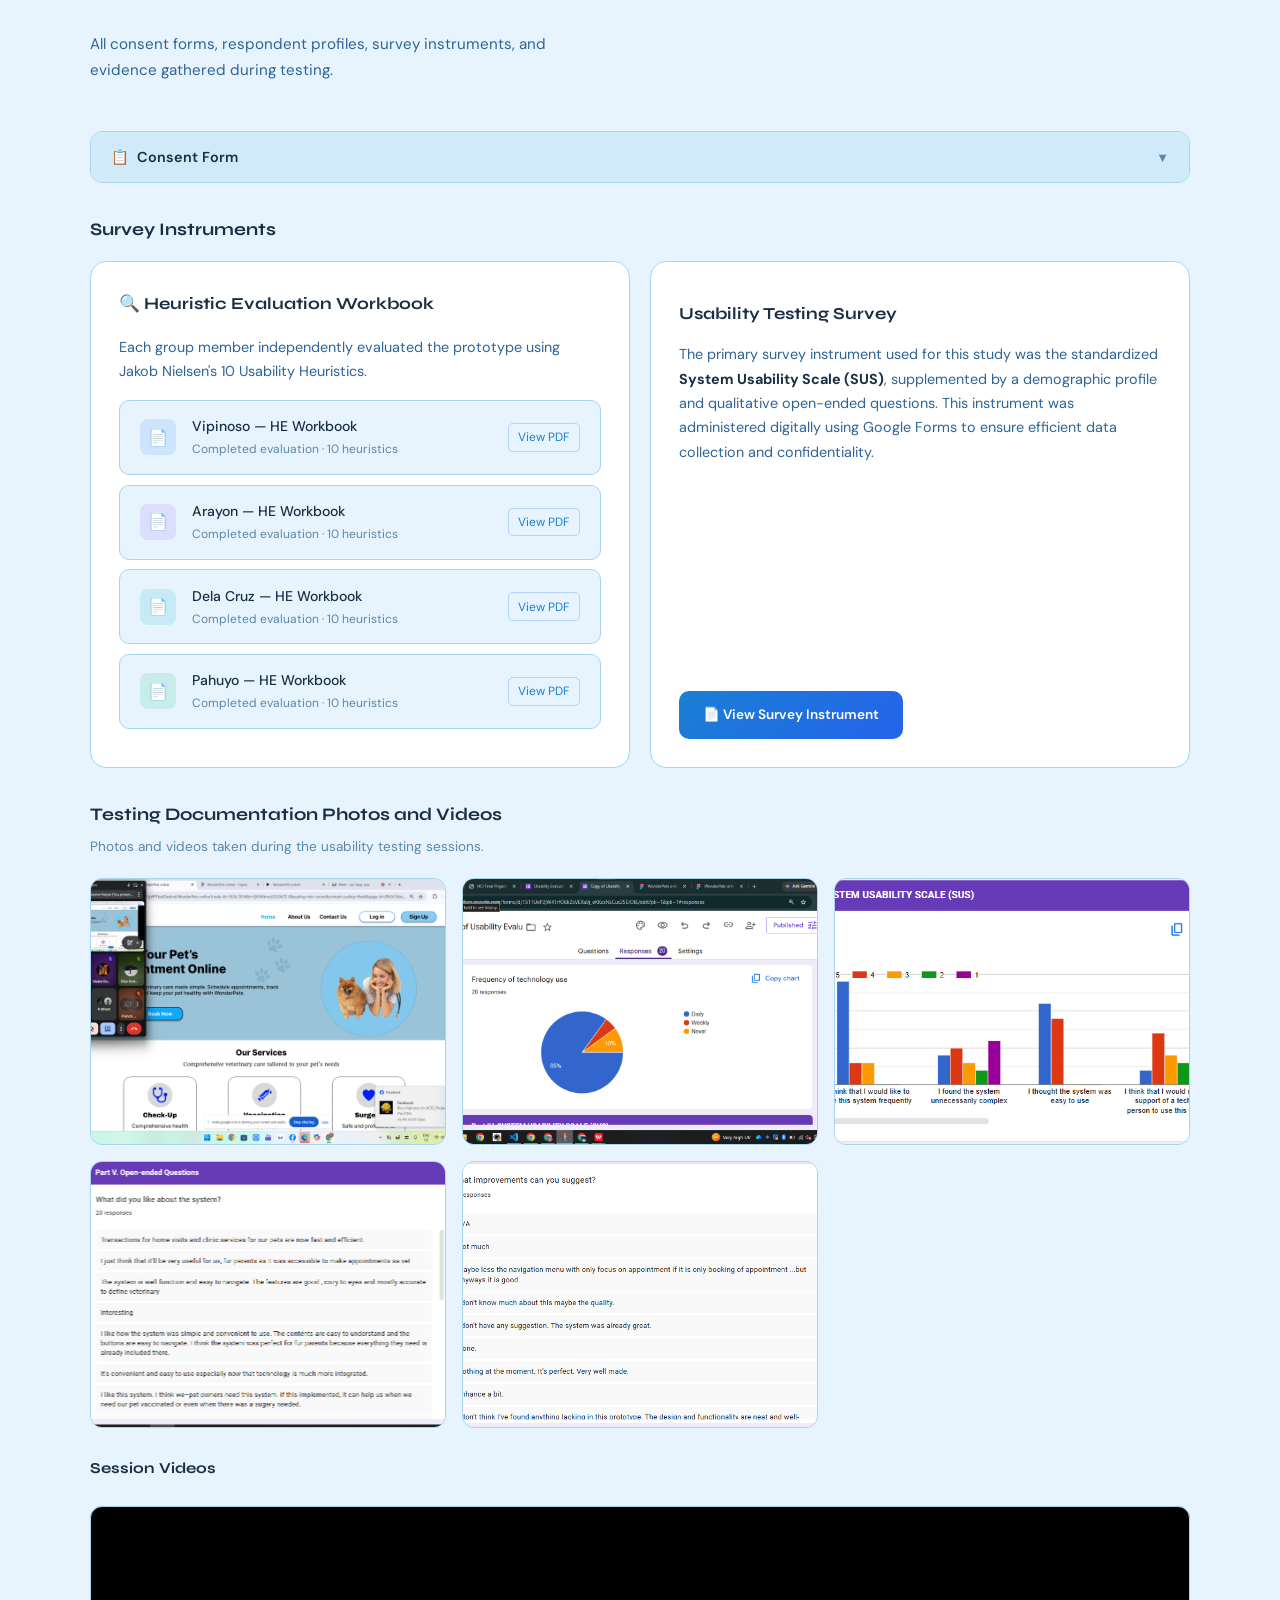
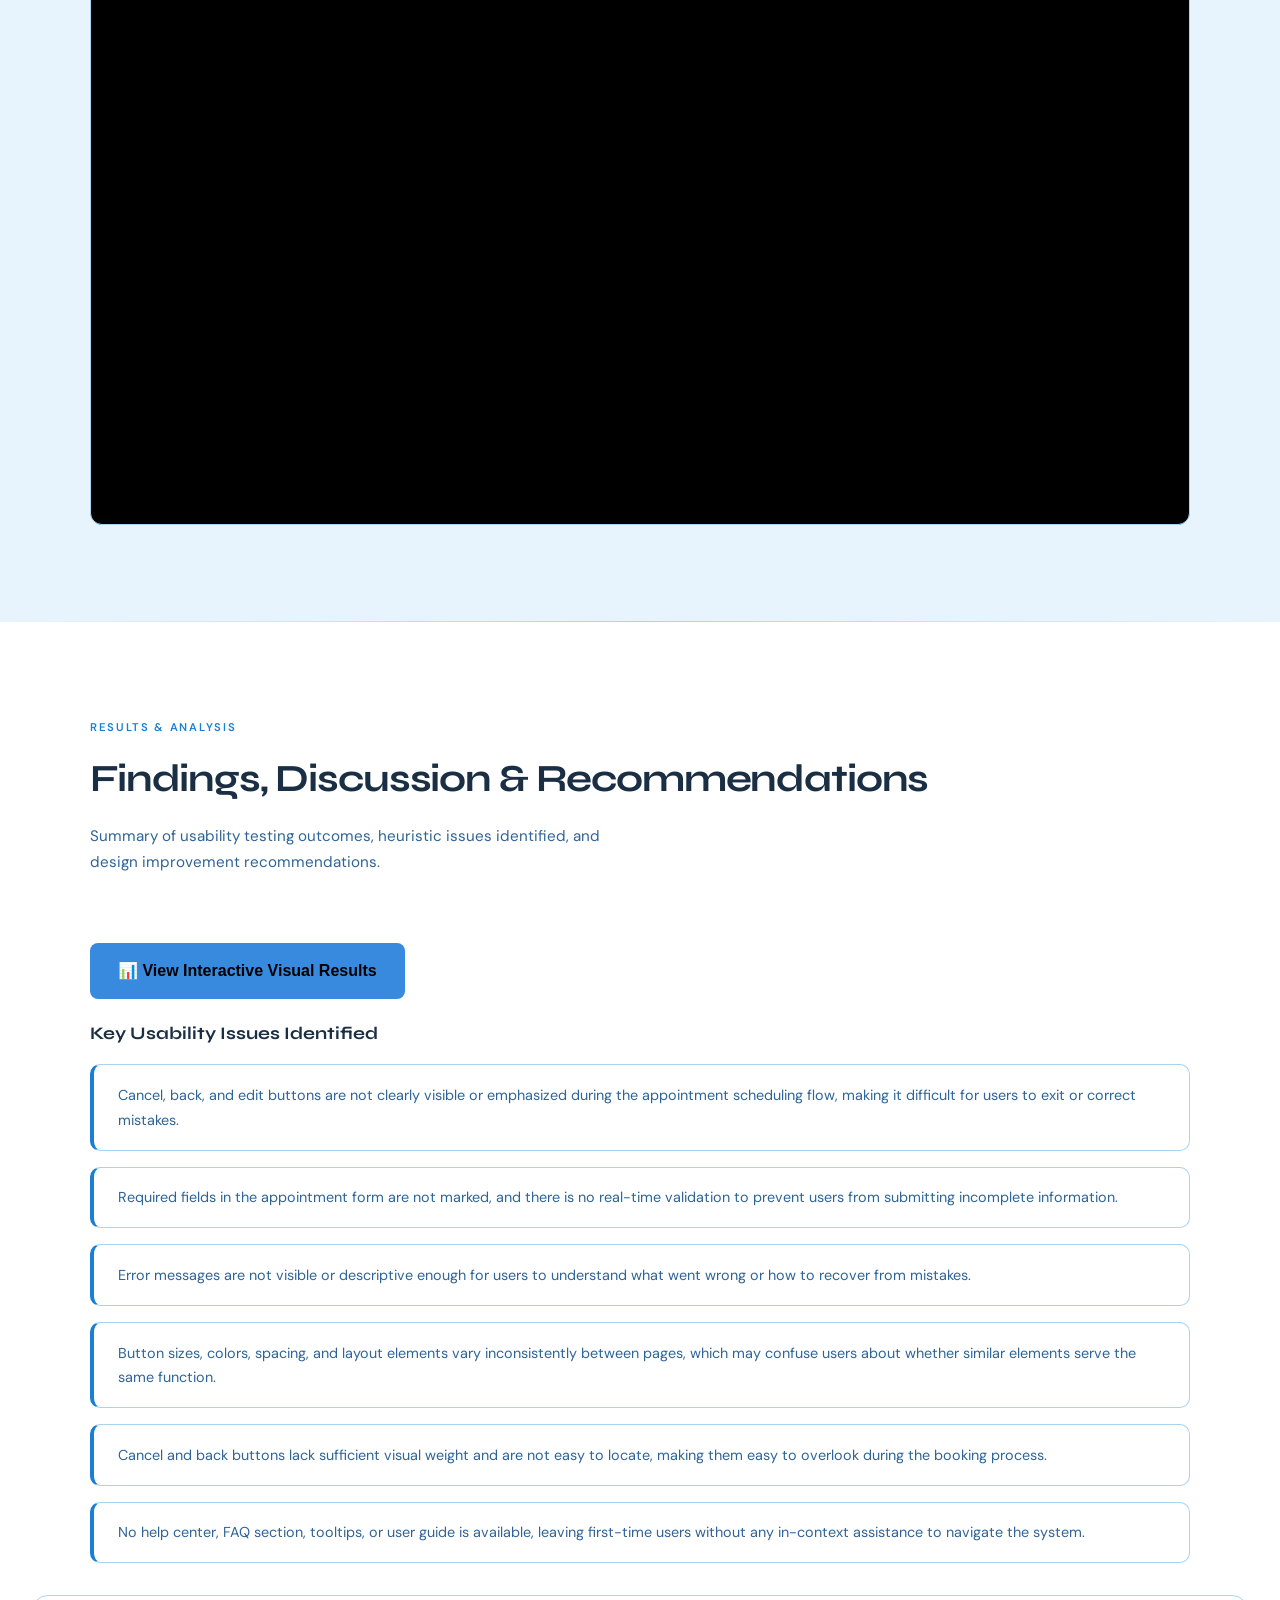
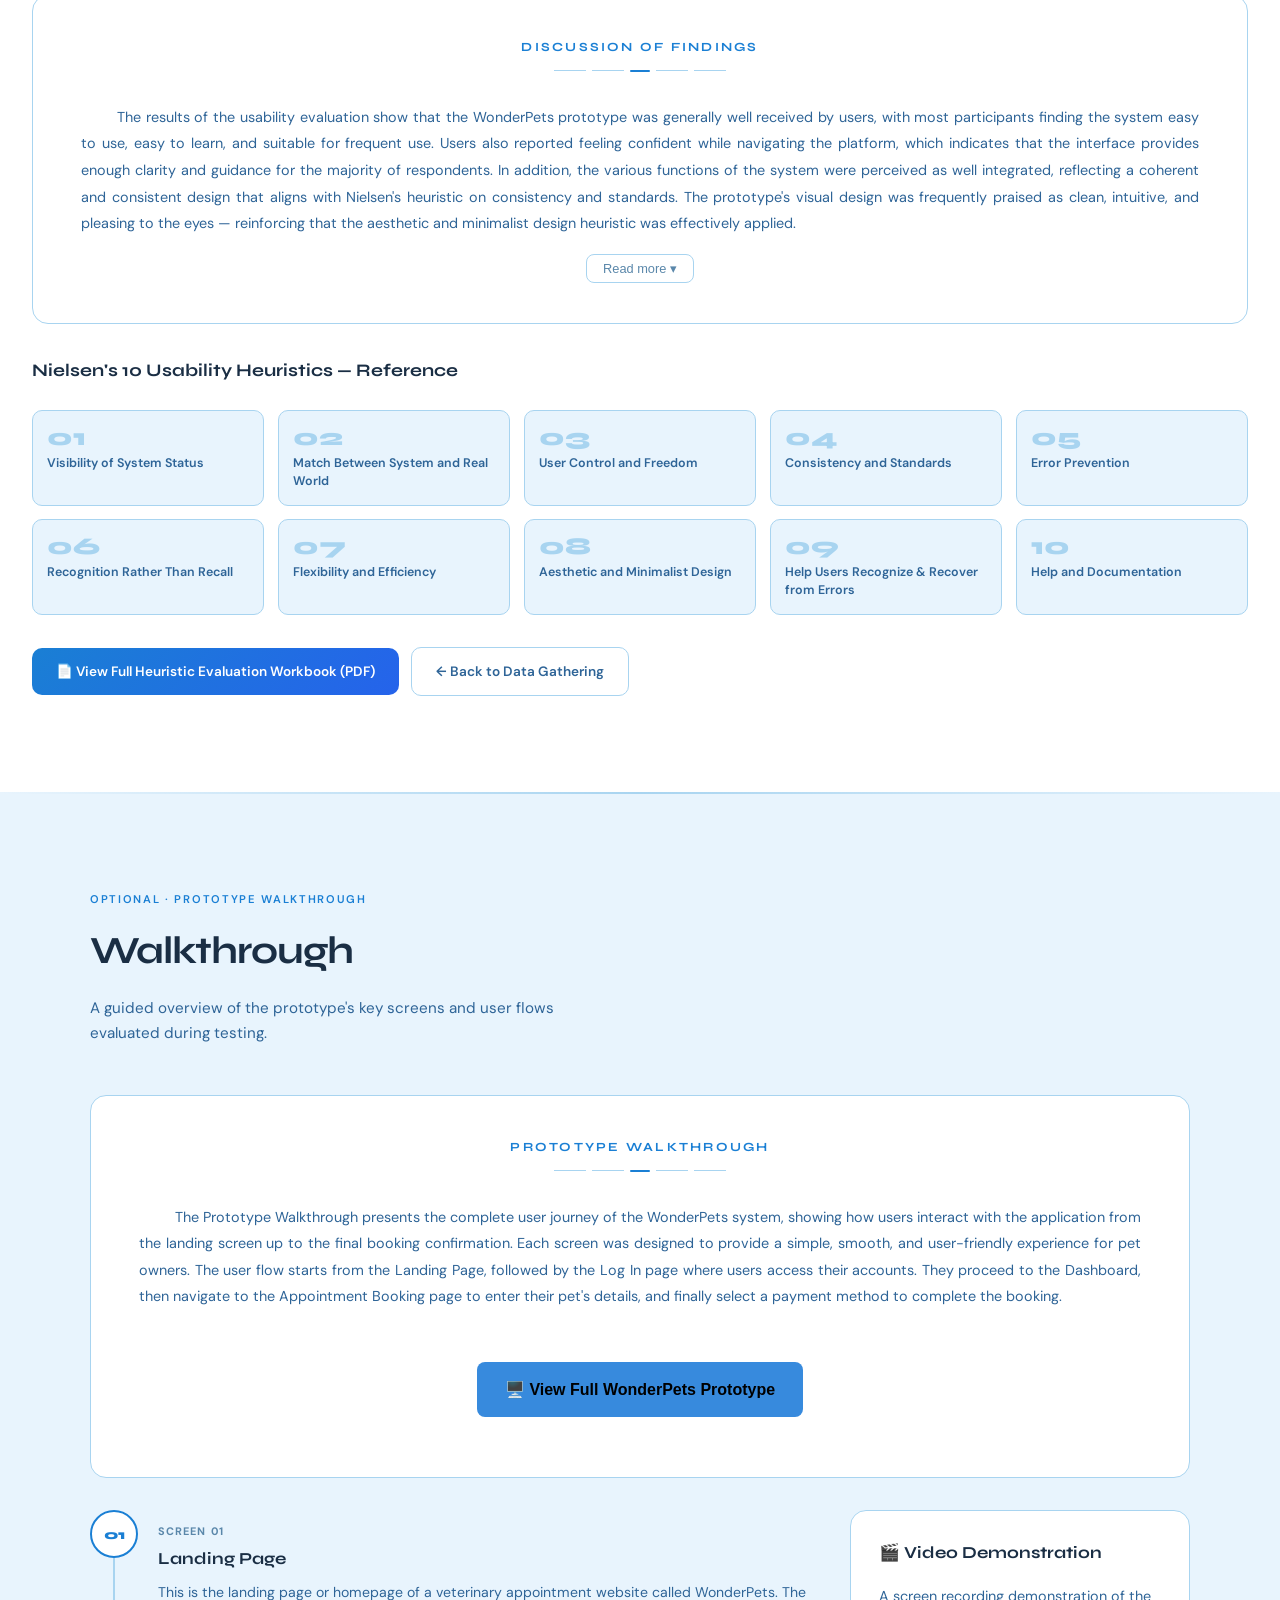
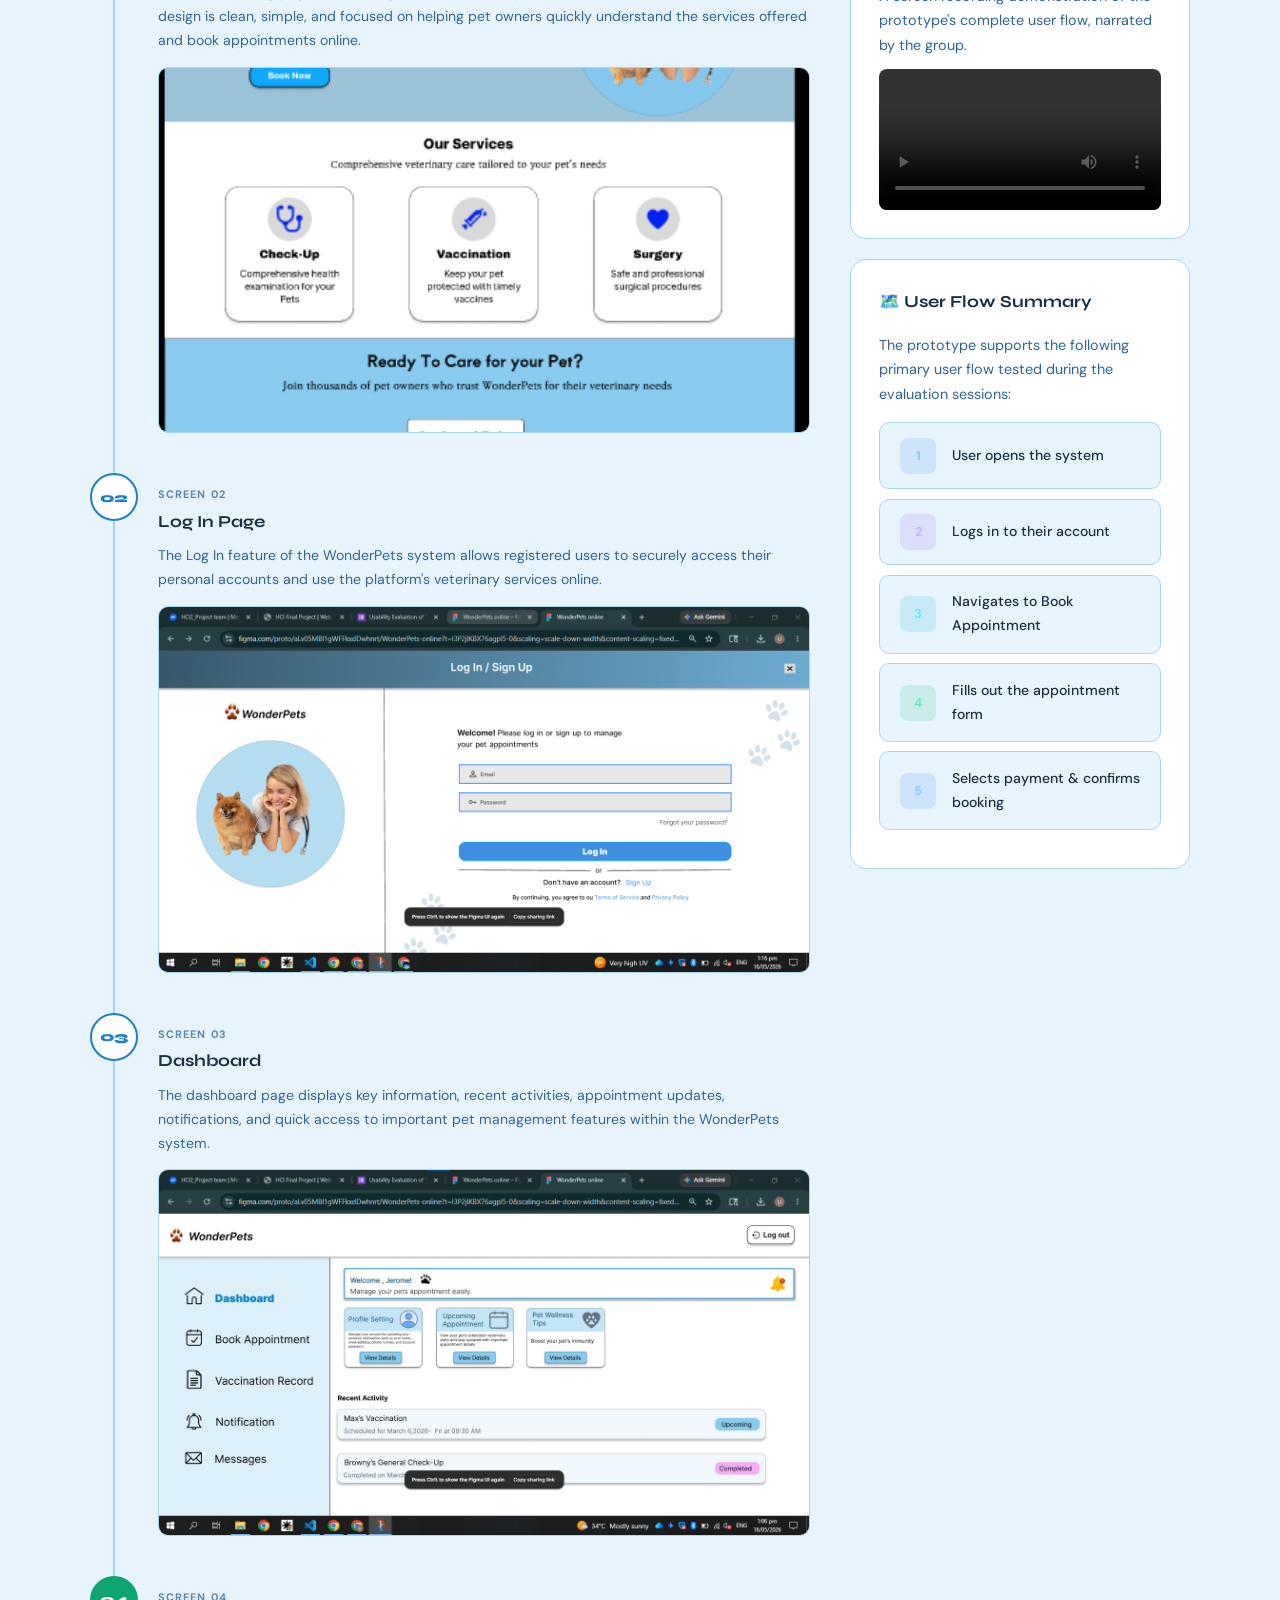
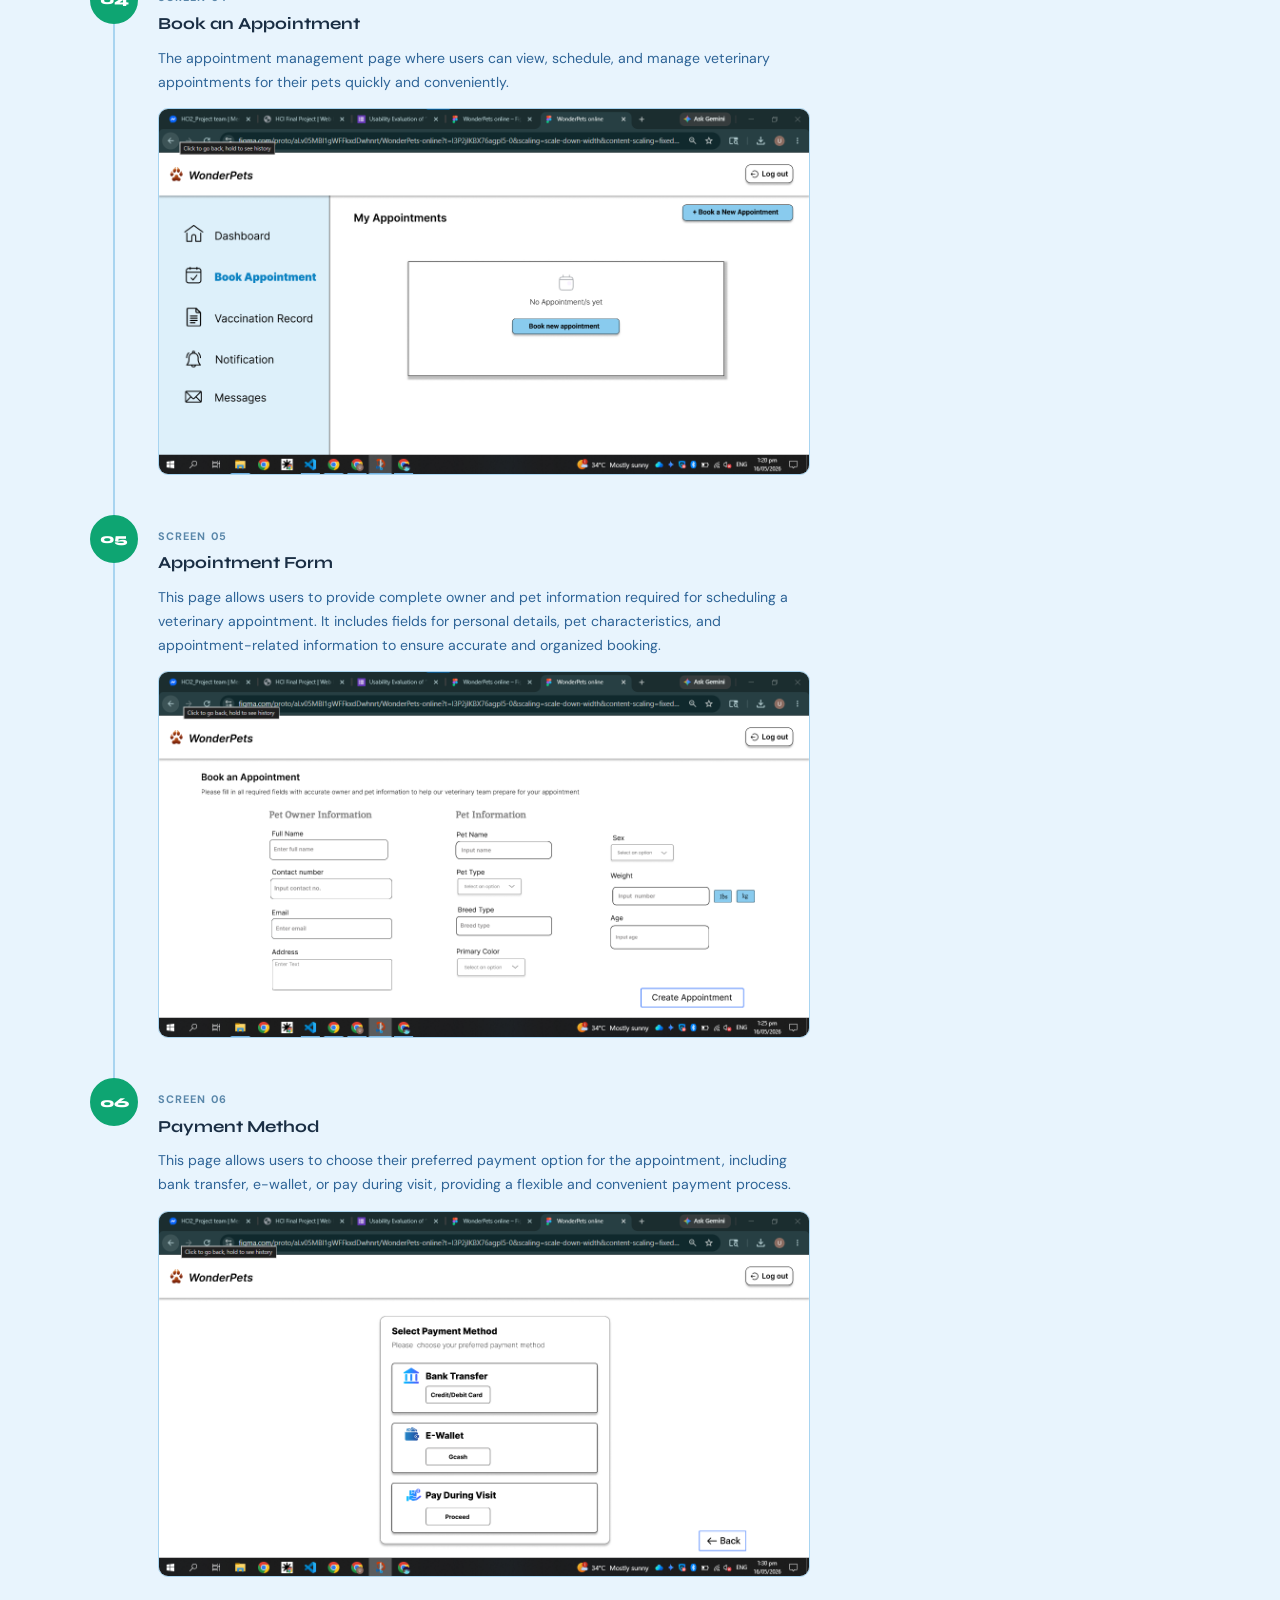
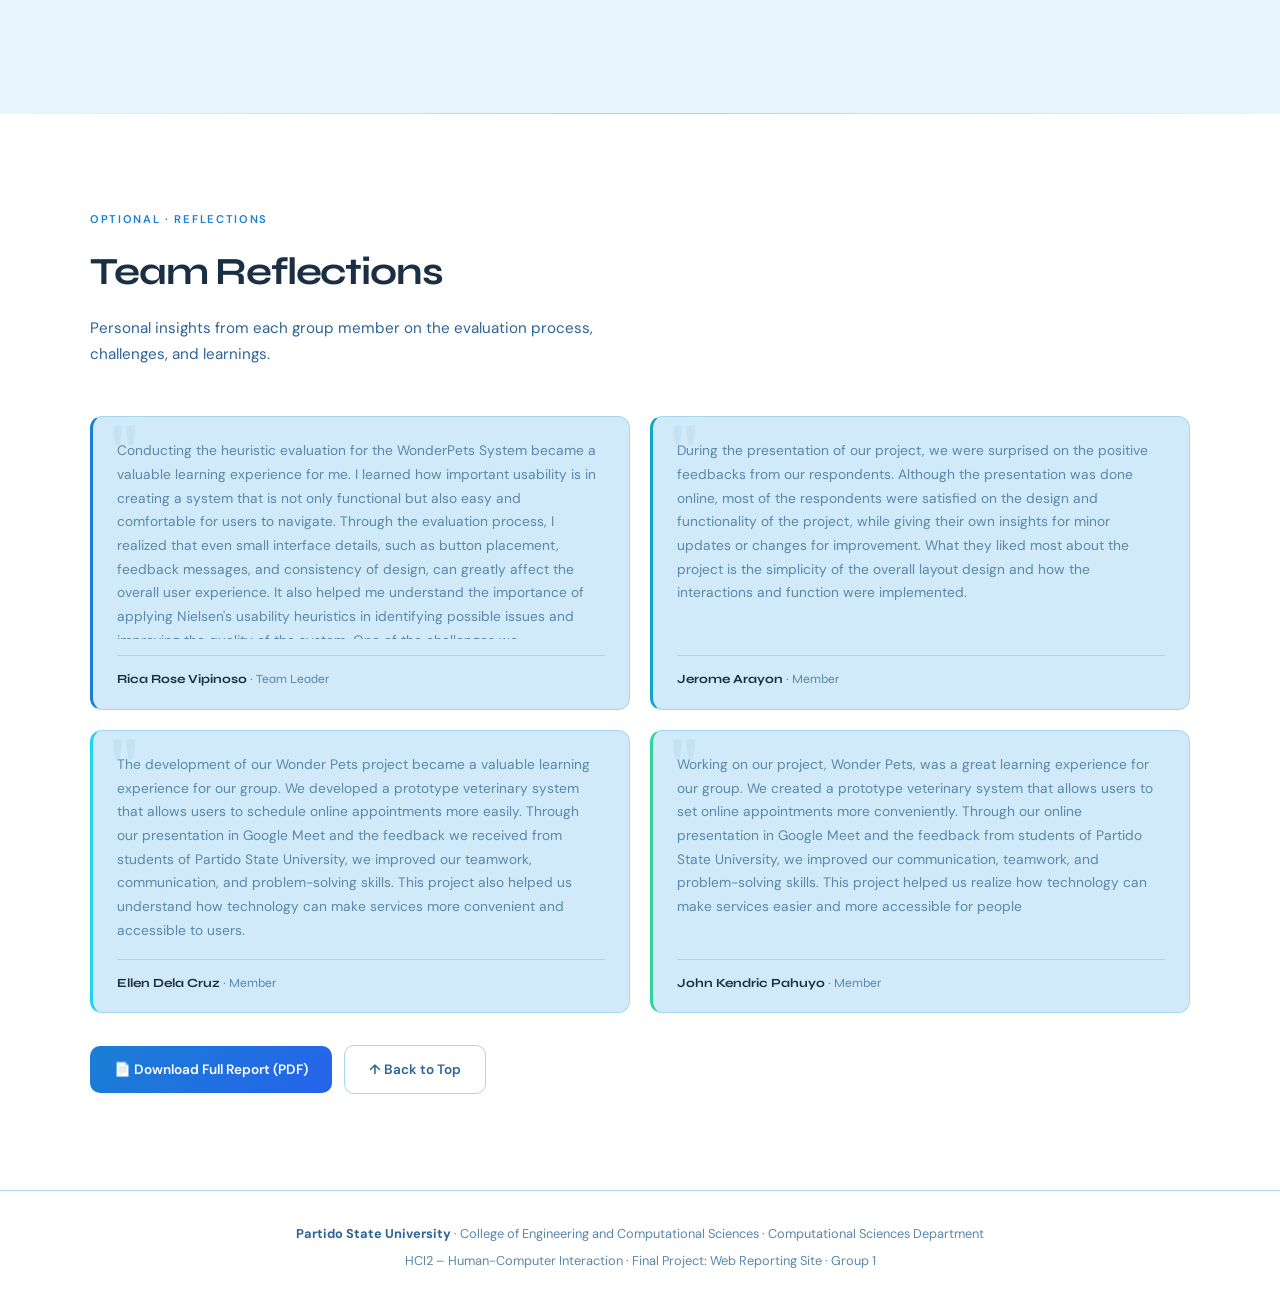
==== commit 05c03706: "update html" ====
--- a/index.html
+++ b/index.html
@@ -216,7 +216,7 @@
         </div>
         <div class="card" style="display:flex;flex-direction:column;justify-content:space-between;gap:1.25rem;">
           <div>
-            <div style="font-family:'Syne',sans-serif;font-size:0.75rem;font-weight:700;color:var(--accent);letter-spacing:0.12em;text-transform:uppercase;margin-bottom:0.6rem;">02</div>
+            <div style="font-family:'Syne',sans-serif;font-size:0.75rem;font-weight:700;color:var(--accent);letter-spacing:0.12em;text-transform:uppercase;margin-bottom:0.6rem;"></div>
             <h3 style="margin-bottom:0.85rem;">Usability Testing Survey</h3>
             <p>The primary survey instrument used for this study was the standardized <strong style="color:var(--text);">System Usability Scale (SUS)</strong>, supplemented by a demographic profile and qualitative open-ended questions. This instrument was administered digitally using Google Forms to ensure efficient data collection and confidentiality.</p>
           </div>
@@ -266,7 +266,7 @@
       <div class="session-video-section">
         <div class="session-video-wrapper">
           <iframe
-            src="https://drive.google.com/file/d/1l-YGSkYy1VfjFzA1NPZ6H37_xDl5Rk7O/preview"
+            src="https://drive.google.com/file/d/1sMi3h-KZNWlkAzJLHQVpcmleCz9FemAi/preview"
             width="100%"
             height="100%"
             allow="autoplay"
@@ -324,12 +324,31 @@
         </div>
       </div>
 
-      <div class="card" style="margin-top:2rem;">
-        <h3>Discussion of Findings</h3>
-        <p>Replace this paragraph with your group's discussion. Explain the overall pattern of usability issues, connect them to the heuristics evaluated, and reflect on how they affected users during testing.</p>
-        <p style="margin-top:0.75rem;">Discuss any surprising findings — issues that were not anticipated during design but emerged during actual user testing.</p>
-      </div>
-
+      <div class="card" style="padding:2.5rem 3rem; text-align:left; margin-top:2rem;">
+
+  <div style="text-align:center;font-family:'Syne',sans-serif;font-size:0.78rem;font-weight:700;letter-spacing:0.18em;text-transform:uppercase;color:var(--accent);margin-bottom:0.75rem;">
+    Discussion of Findings
+  </div>
+  <div style="display:flex;align-items:center;justify-content:center;gap:6px;margin-bottom:2rem;">
+    <span style="display:block;height:1px;width:32px;background:var(--border);"></span>
+    <span style="display:block;height:1px;width:32px;background:var(--border);"></span>
+    <span style="display:block;height:2px;width:20px;background:var(--accent);border-radius:1px;"></span>
+    <span style="display:block;height:1px;width:32px;background:var(--border);"></span>
+    <span style="display:block;height:1px;width:32px;background:var(--border);"></span>
+  </div>
+
+  <p style="color:var(--soft);font-size:0.9rem;line-height:1.85;text-indent:2.5em;text-align:justify;margin-bottom:1.1rem;">The results of the usability evaluation show that the WonderPets prototype was generally well received by users, with most participants finding the system easy to use, easy to learn, and suitable for frequent use. Users also reported feeling confident while navigating the platform, which indicates that the interface provides enough clarity and guidance for the majority of respondents. In addition, the various functions of the system were perceived as well integrated, reflecting a coherent and consistent design that aligns with Nielsen's heuristic on consistency and standards. The prototype's visual design was frequently praised as clean, intuitive, and pleasing to the eyes — reinforcing that the aesthetic and minimalist design heuristic was effectively applied.</p>
+
+  <div id="dof-more" style="display:none;">
+    <p style="color:var(--soft);font-size:0.9rem;line-height:1.85;text-indent:2.5em;text-align:justify;margin-bottom:1.1rem;">However, some usability issues were still identified during testing, particularly in the areas of error prevention, help and documentation, and user control. Several respondents expressed uncertainty about whether they could navigate the system without technical support — a finding directly tied to the absence of tooltips, a help center, or a FAQ section. This gap was especially noticeable among respondents with no prior experience, who made up 65% of the total participant group. The appointment booking flow also presented friction: cancel and back buttons lacked sufficient visual weight, required fields were not clearly marked, and error messages were not descriptive enough to help users recover from mistakes.</p>
+    <p style="color:var(--soft);font-size:0.9rem;line-height:1.85;text-indent:2.5em;text-align:justify;margin-bottom:1.1rem;">A notable finding was the wide range of individual SUS scores — from a low of 47.5 to a perfect 100 — among a respondent group largely similar in age and academic background. The 52.5-point spread revealed that individual interaction style and prior cognitive models significantly influenced outcomes. Surprisingly, some of the highest scores came from respondents with no prior experience, suggesting the system's visual clarity was immediately comprehensible to certain user types.</p>
+    <p style="color:var(--soft);font-size:0.9rem;line-height:1.85;text-indent:2.5em;text-align:justify;margin-bottom:1.1rem;">Another unanticipated finding was the repeated mention of mobile responsiveness concerns — invisible during the design phase, as the prototype was primarily developed on desktop. Given that 85% of respondents reported daily mobile device use, this gap is significant. These findings collectively show that while the WonderPets prototype performs well in overall usability, improving form design consistency, strengthening error recovery, adding contextual help, and ensuring full mobile responsiveness will meaningfully enhance the next iteration.</p>
+  </div>
+  <div style="text-align:center;margin-top:0.75rem;">
+    <button onclick="(function(b){var m=document.getElementById('dof-more'),o=m.style.display==='block';m.style.display=o?'none':'block';b.textContent=o?'Read more ▾':'Read less ▴';})(this)" style="background:none;border:1px solid var(--border);border-radius:8px;color:var(--muted);font-size:0.8rem;padding:6px 16px;cursor:pointer;">Read more ▾</button>
+  </div>
+
+</div>
       <h3 style="font-family:'Syne',sans-serif;font-weight:700;color:var(--text);margin:2rem 0 0.5rem;font-size:1.1rem;">Nielsen's 10 Usability Heuristics — Reference</h3>
       <div class="heuristic-grid">
         <div class="heuristic-chip"><div class="heuristic-num">01</div><div class="heuristic-name">Visibility of System Status</div></div>
@@ -345,7 +364,7 @@
       </div>
 
       <div class="btn-row">
-        <a href="Heuristic-Evaluation-Workbook.pdf" class="btn btn-primary" target="_blank">📄 View Full Heuristic Evaluation Workbook (PDF)</a>
+        <a href="WonderPets_Heuristic_Evaluation_Workbook.pdf" class="btn btn-primary" target="_blank">📄 View Full Heuristic Evaluation Workbook (PDF)</a>
         <a href="#data" class="btn btn-outline">← Back to Data Gathering</a>
       </div>
     </div>
@@ -353,123 +372,151 @@
 
   <div class="divider"></div>
 
-  <!-- WALKTHROUGH -->
-  <section id="walkthrough" class="section fade-in">
-    <div class="container">
-      <p class="section-eyebrow">Optional · Prototype Walkthrough</p>
-      <h2 class="section-title">Walkthrough</h2>
-      <p class="section-desc">A guided overview of the prototype's key screens and user flows evaluated during testing.</p>
-
-      <div class="walkthrough-layout">
-        <div class="walkthrough-steps">
-
-          <div class="step">
-            <div class="step-line"></div>
-            <div class="step-number-bubble">01</div>
-            <div class="step-content">
-              <div class="step-label">Screen 01</div>
-              <h4>Landing Page</h4>
-              <p>This is the landing page or homepage of a veterinary appointment website called WonderPets. The design is clean, simple, and focused on helping pet owners quickly understand the services offered and book appointments online.</p>
-              <div class="screen-thumb">
-                <a class="lightbox-trigger" href="javascript:void(0)" onclick="openLightbox('landing page.png','Landing Page — WonderPets')" aria-label="View full-size landing page screenshot">
-                  <img src="landing page.png" alt="WonderPets Landing Page" onerror="this.style.display='none';this.closest('.screen-thumb').innerHTML='🖼 Screenshot: Landing Page'">
-                  <span class="lb-icon" aria-hidden="true">⛶</span>
-                </a>
-              </div>
-            </div>
-          </div>
-
-          <div class="step">
-            <div class="step-line"></div>
-            <div class="step-number-bubble">02</div>
-            <div class="step-content">
-              <div class="step-label">Screen 02</div>
-              <h4>Log In Page</h4>
-              <p>The Log In feature of the WonderPets system allows registered users to securely access their personal accounts and use the platform's veterinary services online.</p>
-              <div class="screen-thumb">
-                <img src="login.png" alt="Login Page" onerror="this.style.display='none';this.closest('.screen-thumb').innerHTML='🖼 Screenshot: Log In Page'">
-              </div>
-            </div>
-          </div>
-
-          <div class="step">
-            <div class="step-line"></div>
-            <div class="step-number-bubble">03</div>
-            <div class="step-content">
-              <div class="step-label">Screen 03</div>
-              <h4>Dashboard</h4>
-              <p>The dashboard page displays key information, recent activities, appointment updates, notifications, and quick access to important pet management features within the WonderPets system.</p>
-              <div class="screen-thumb">
-                <img src="dashboard.png" alt="Dashboard" onerror="this.style.display='none';this.closest('.screen-thumb').innerHTML='🖼 Screenshot: Dashboard'">
-              </div>
-            </div>
-          </div>
-
-          <div class="step">
-            <div class="step-line"></div>
-            <div class="step-number-bubble done">04</div>
-            <div class="step-content">
-              <div class="step-label">Screen 04</div>
-              <h4>Book an Appointment</h4>
-              <p>The appointment management page where users can view, schedule, and manage veterinary appointments for their pets quickly and conveniently.</p>
-              <div class="screen-thumb">
-                <img src="appointment.png" alt="Book an Appointment" onerror="this.style.display='none';this.closest('.screen-thumb').innerHTML='🖼 Screenshot: Book an Appointment'">
-              </div>
-            </div>
-          </div>
-
-          <div class="step">
-            <div class="step-line"></div>
-            <div class="step-number-bubble done">05</div>
-            <div class="step-content">
-              <div class="step-label">Screen 05</div>
-              <h4>Appointment Form</h4>
-              <p>This page allows users to provide complete owner and pet information required for scheduling a veterinary appointment. It includes fields for personal details, pet characteristics, and appointment-related information to ensure accurate and organized booking.</p>
-              <div class="screen-thumb">
-                <img src="form.png" alt="Appointment Form" onerror="this.style.display='none';this.closest('.screen-thumb').innerHTML='🖼 Screenshot: Appointment Form'">
-              </div>
-            </div>
-          </div>
-
-          <div class="step">
-            <div class="step-number-bubble done">06</div>
-            <div class="step-content">
-              <div class="step-label">Screen 06</div>
-              <h4>Payment Method</h4>
-              <p>This page allows users to choose their preferred payment option for the appointment, including bank transfer, e-wallet, or pay during visit, providing a flexible and convenient payment process.</p>
-              <div class="screen-thumb">
-                <img src="payment method.png" alt="Payment Method" onerror="this.style.display='none';this.closest('.screen-thumb').innerHTML='🖼 Screenshot: Payment Method'">
-              </div>
-            </div>
-          </div>
-
-        </div>
-
-        <div class="walkthrough-sidebar">
-          <div class="card">
-            <h3>🎬 Video Demonstration</h3>
-            <p style="margin-bottom:0.75rem;">A screen recording demonstration of the prototype's complete user flow, narrated by the group.</p>
-            <video width="100%" controls style="border-radius:8px;display:block;">
-              <source src="demo.mp4" type="video/mp4">
-              Your browser does not support the video tag.
-            </video>
-          </div>
-
-          <div class="card">
-            <h3>🗺️ User Flow Summary</h3>
-            <p style="margin-bottom:1rem;">The prototype supports the following primary user flow tested during the evaluation sessions:</p>
-            <div class="instrument-item"><div class="instrument-icon icon-blue" style="font-size:0.8rem;font-weight:700;color:#93c5fd;">1</div><div><div class="instrument-label">User opens the system</div></div></div>
-            <div class="instrument-item"><div class="instrument-icon icon-purple" style="font-size:0.8rem;font-weight:700;color:#c4b5fd;">2</div><div><div class="instrument-label">Logs in to their account</div></div></div>
-            <div class="instrument-item"><div class="instrument-icon icon-cyan" style="font-size:0.8rem;font-weight:700;color:#67e8f9;">3</div><div><div class="instrument-label">Navigates to Book Appointment</div></div></div>
-            <div class="instrument-item"><div class="instrument-icon icon-green" style="font-size:0.8rem;font-weight:700;color:#6ee7b7;">4</div><div><div class="instrument-label">Fills out the appointment form</div></div></div>
-            <div class="instrument-item"><div class="instrument-icon icon-blue" style="font-size:0.8rem;font-weight:700;color:#93c5fd;">5</div><div><div class="instrument-label">Selects payment & confirms booking</div></div></div>
-          </div>
-        </div>
+  
+  <div class="divider"></div>
+
+<!-- WALKTHROUGH -->
+<section id="walkthrough" class="section fade-in">
+  <div class="container">
+    <p class="section-eyebrow">Optional · Prototype Walkthrough</p>
+    <h2 class="section-title">Walkthrough</h2>
+    <p class="section-desc">A guided overview of the prototype's key screens and user flows evaluated during testing.</p>
+
+    <!-- ── PROTOTYPE VIEWING CARD ── -->
+    <div class="card" style="padding:2.5rem 3rem;text-align:left;margin-bottom:2rem;">
+      <div style="text-align:center;font-family:'Syne',sans-serif;font-size:0.78rem;font-weight:700;letter-spacing:0.18em;text-transform:uppercase;color:var(--accent);margin-bottom:0.75rem;">
+        Prototype Walkthrough
+      </div>
+      <div style="display:flex;align-items:center;justify-content:center;gap:6px;margin-bottom:2rem;">
+        <span style="display:block;height:1px;width:32px;background:var(--border);"></span>
+        <span style="display:block;height:1px;width:32px;background:var(--border);"></span>
+        <span style="display:block;height:2px;width:20px;background:var(--accent);border-radius:1px;"></span>
+        <span style="display:block;height:1px;width:32px;background:var(--border);"></span>
+        <span style="display:block;height:1px;width:32px;background:var(--border);"></span>
+      </div>
+      <p style="color:var(--soft);font-size:0.9rem;line-height:1.85;text-indent:2.5em;text-align:justify;margin-bottom:2rem;">
+        The Prototype Walkthrough presents the complete user journey of the WonderPets system, showing how users interact with the application from the landing screen up to the final booking confirmation. Each screen was designed to provide a simple, smooth, and user-friendly experience for pet owners. The user flow starts from the Landing Page, followed by the Log In page where users access their accounts. They proceed to the Dashboard, then navigate to the Appointment Booking page to enter their pet's details, and finally select a payment method to complete the booking.
+      </p>
+      <div style="text-align:center;">
+        <a href="https://www.figma.com/proto/aLv05MBl1gWFFkxdDwhnrt/WonderPets-online?node-id=1636-2934&p=f&t=Wt4Mq5QMRSXG4HKv-1&scaling=scale-down-width&content-scaling=fixed&page-id=0%3A1&starting-point-node-id=1636%3A2934" target="_blank" class="btn-dashboard-primary">
+          🖥️ View Full WonderPets Prototype
+        </a>
       </div>
     </div>
-  </section>
-
-  <div class="divider"></div>
+    <!-- ── END PROTOTYPE VIEWING CARD ── -->
+
+    <!-- ── STEPS + SIDEBAR ── -->
+    <div class="walkthrough-layout">
+      <div class="walkthrough-steps">
+
+        <div class="step">
+          <div class="step-line"></div>
+          <div class="step-number-bubble">01</div>
+          <div class="step-content">
+            <div class="step-label">Screen 01</div>
+            <h4>Landing Page</h4>
+            <p>This is the landing page or homepage of a veterinary appointment website called WonderPets. The design is clean, simple, and focused on helping pet owners quickly understand the services offered and book appointments online.</p>
+            <div class="screen-thumb">
+              <a class="lightbox-trigger" href="javascript:void(0)" onclick="openLightbox('landing page.png','Landing Page — WonderPets')" aria-label="View full-size landing page screenshot">
+                <img src="landing page.png" alt="WonderPets Landing Page" onerror="this.style.display='none';this.closest('.screen-thumb').innerHTML='🖼 Screenshot: Landing Page'">
+                <span class="lb-icon" aria-hidden="true">⛶</span>
+              </a>
+            </div>
+          </div>
+        </div>
+
+        <div class="step">
+          <div class="step-line"></div>
+          <div class="step-number-bubble">02</div>
+          <div class="step-content">
+            <div class="step-label">Screen 02</div>
+            <h4>Log In Page</h4>
+            <p>The Log In feature of the WonderPets system allows registered users to securely access their personal accounts and use the platform's veterinary services online.</p>
+            <div class="screen-thumb">
+              <img src="login.png" alt="Login Page" onerror="this.style.display='none';this.closest('.screen-thumb').innerHTML='🖼 Screenshot: Log In Page'">
+            </div>
+          </div>
+        </div>
+
+        <div class="step">
+          <div class="step-line"></div>
+          <div class="step-number-bubble">03</div>
+          <div class="step-content">
+            <div class="step-label">Screen 03</div>
+            <h4>Dashboard</h4>
+            <p>The dashboard page displays key information, recent activities, appointment updates, notifications, and quick access to important pet management features within the WonderPets system.</p>
+            <div class="screen-thumb">
+              <img src="dashboard.png" alt="Dashboard" onerror="this.style.display='none';this.closest('.screen-thumb').innerHTML='🖼 Screenshot: Dashboard'">
+            </div>
+          </div>
+        </div>
+
+        <div class="step">
+          <div class="step-line"></div>
+          <div class="step-number-bubble done">04</div>
+          <div class="step-content">
+            <div class="step-label">Screen 04</div>
+            <h4>Book an Appointment</h4>
+            <p>The appointment management page where users can view, schedule, and manage veterinary appointments for their pets quickly and conveniently.</p>
+            <div class="screen-thumb">
+              <img src="appointment.png" alt="Book an Appointment" onerror="this.style.display='none';this.closest('.screen-thumb').innerHTML='🖼 Screenshot: Book an Appointment'">
+            </div>
+          </div>
+        </div>
+
+        <div class="step">
+          <div class="step-line"></div>
+          <div class="step-number-bubble done">05</div>
+          <div class="step-content">
+            <div class="step-label">Screen 05</div>
+            <h4>Appointment Form</h4>
+            <p>This page allows users to provide complete owner and pet information required for scheduling a veterinary appointment. It includes fields for personal details, pet characteristics, and appointment-related information to ensure accurate and organized booking.</p>
+            <div class="screen-thumb">
+              <img src="form.png" alt="Appointment Form" onerror="this.style.display='none';this.closest('.screen-thumb').innerHTML='🖼 Screenshot: Appointment Form'">
+            </div>
+          </div>
+        </div>
+
+        <div class="step">
+          <div class="step-number-bubble done">06</div>
+          <div class="step-content">
+            <div class="step-label">Screen 06</div>
+            <h4>Payment Method</h4>
+            <p>This page allows users to choose their preferred payment option for the appointment, including bank transfer, e-wallet, or pay during visit, providing a flexible and convenient payment process.</p>
+            <div class="screen-thumb">
+              <img src="payment method.png" alt="Payment Method" onerror="this.style.display='none';this.closest('.screen-thumb').innerHTML='🖼 Screenshot: Payment Method'">
+            </div>
+          </div>
+        </div>
+
+      </div><!-- end walkthrough-steps -->
+
+      <div class="walkthrough-sidebar">
+        <div class="card">
+          <h3>🎬 Video Demonstration</h3>
+          <p style="margin-bottom:0.75rem;">A screen recording demonstration of the prototype's complete user flow, narrated by the group.</p>
+          <video width="100%" controls style="border-radius:8px;display:block;">
+            <source src="demo.mp4" type="video/mp4">
+            Your browser does not support the video tag.
+          </video>
+        </div>
+
+        <div class="card">
+          <h3>🗺️ User Flow Summary</h3>
+          <p style="margin-bottom:1rem;">The prototype supports the following primary user flow tested during the evaluation sessions:</p>
+          <div class="instrument-item"><div class="instrument-icon icon-blue" style="font-size:0.8rem;font-weight:700;color:#93c5fd;">1</div><div><div class="instrument-label">User opens the system</div></div></div>
+          <div class="instrument-item"><div class="instrument-icon icon-purple" style="font-size:0.8rem;font-weight:700;color:#c4b5fd;">2</div><div><div class="instrument-label">Logs in to their account</div></div></div>
+          <div class="instrument-item"><div class="instrument-icon icon-cyan" style="font-size:0.8rem;font-weight:700;color:#67e8f9;">3</div><div><div class="instrument-label">Navigates to Book Appointment</div></div></div>
+          <div class="instrument-item"><div class="instrument-icon icon-green" style="font-size:0.8rem;font-weight:700;color:#6ee7b7;">4</div><div><div class="instrument-label">Fills out the appointment form</div></div></div>
+          <div class="instrument-item"><div class="instrument-icon icon-blue" style="font-size:0.8rem;font-weight:700;color:#93c5fd;">5</div><div><div class="instrument-label">Selects payment & confirms booking</div></div></div>
+        </div>
+      </div><!-- end walkthrough-sidebar -->
+
+    </div><!-- end walkthrough-layout -->
+  </div><!-- end container -->
+</section>
+
+<div class="divider"></div>
 
   <!-- REFLECTIONS -->
   <section id="reflections" class="section alt-bg fade-in">
